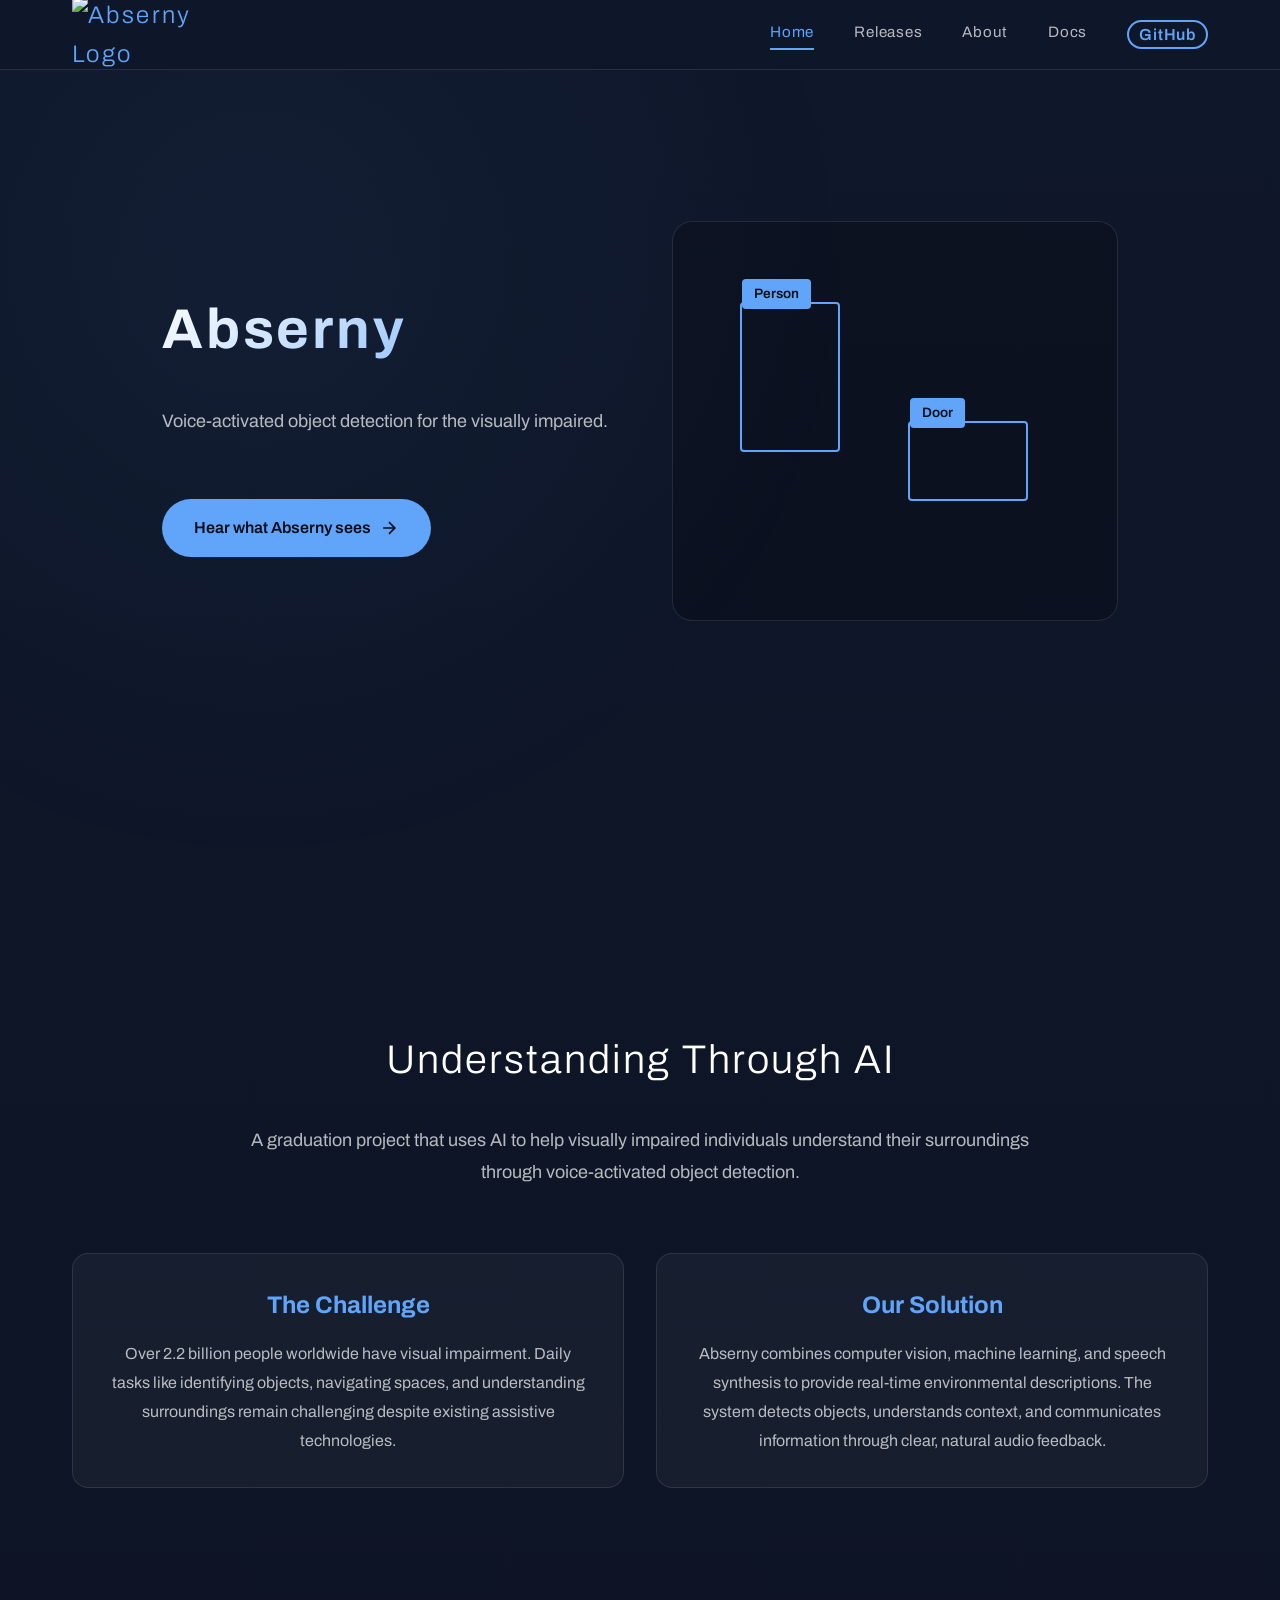
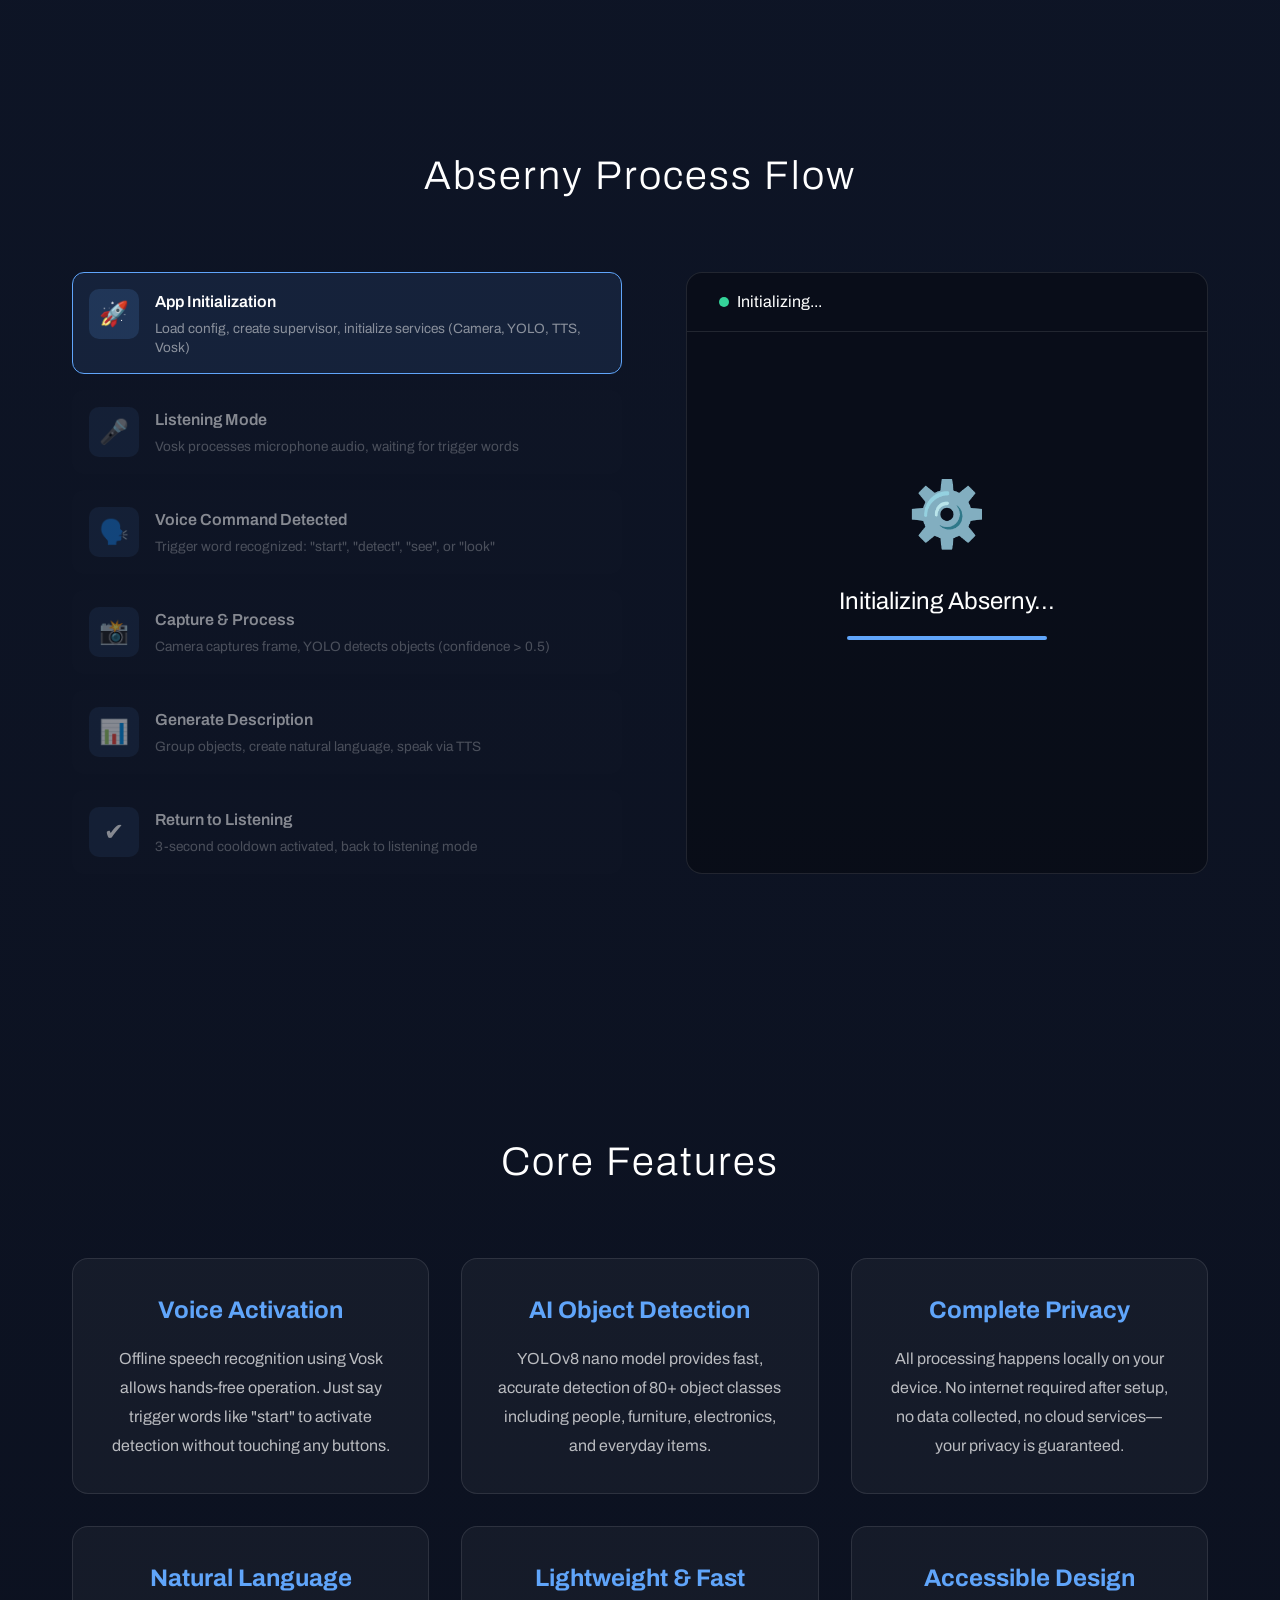
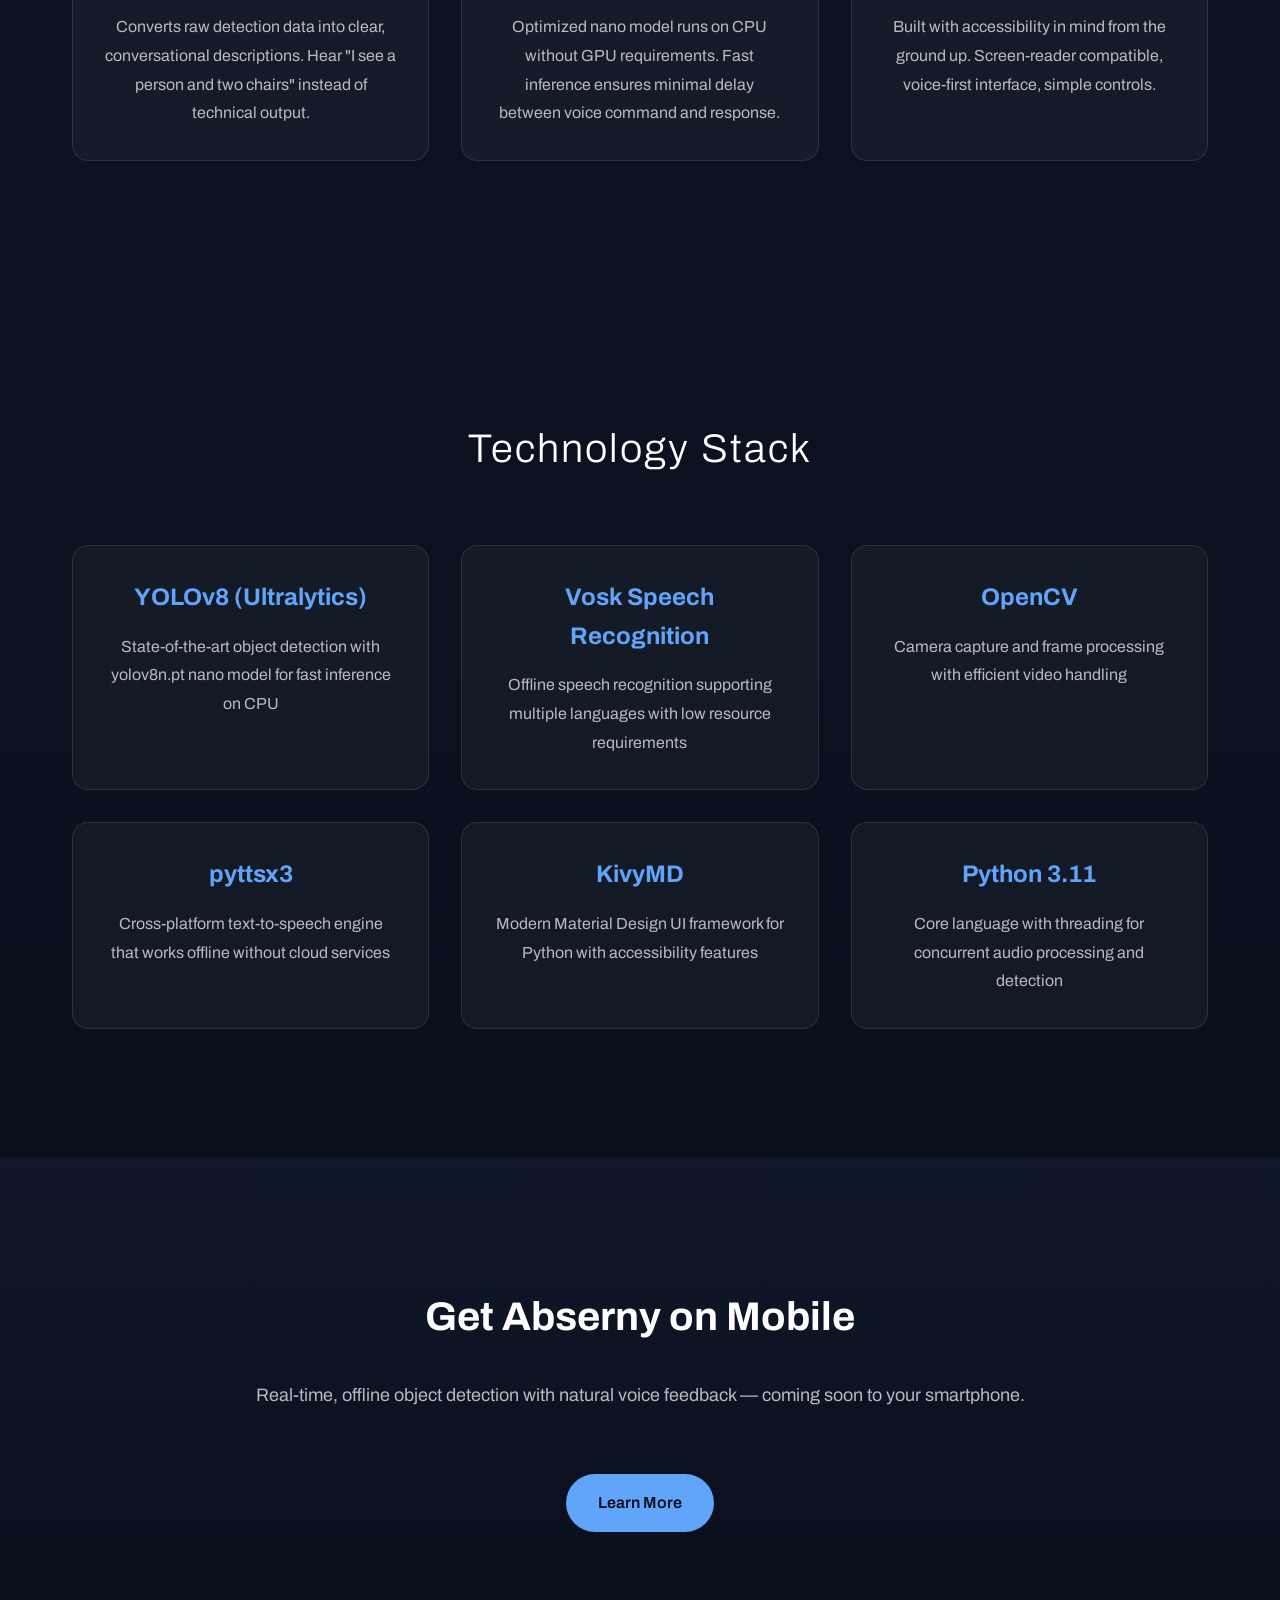
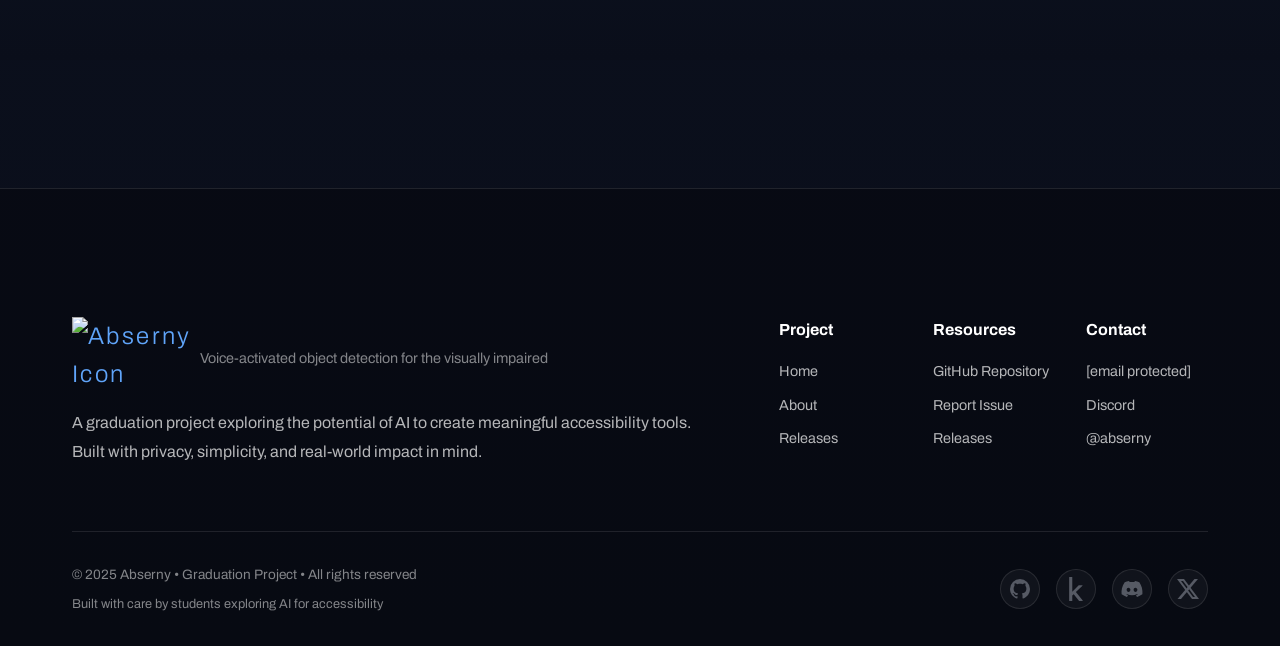
==== index.html @ bee93cde "clean things" ====
<!DOCTYPE html>
<html lang="en">
    <head>
        <meta charset="UTF-8">
        <meta name="viewport" content="width=device-width, initial-scale=1.0">
        <title>Abserny - Voice-Activated Object Detection for the Visually Impaired</title>
        <meta name="description" content="AI-powered voice-activated object detection tool designed to help visually impaired individuals understand their surroundings through natural speech.">

        <!-- Fonts -->
        <link rel="preconnect" href="https://fonts.googleapis.com">
        <link rel="preconnect" href="https://fonts.gstatic.com" crossorigin>
        <link href="https://fonts.googleapis.com/css2?family=Archivo:ital,wght@0,100..900;1,100..900&display=swap" rel="stylesheet">

        <!-- Styles -->
        <link rel="stylesheet" href="style/style.css">
        <link rel="stylesheet" href="style/all.min.css">
    </head>
    <body>
        <!-- Header -->
        <header>
            <div class="container-header">
                <div class="header-content">
                    <a href="index.html" class="logo">
                        <img src="assets/images/absernyy.png" alt="Abserny Logo" width="120">
                    </a>
                    <nav>
                        <a href="index.html" class="active">Home</a>
                        <a href="releases.html">Releases</a>
                        <a href="about.html">About</a>
                        <a href="https://abserny.github.io/abserny.org/" target="_blank">Docs <i class="fas fa-external-link-alt"></i></a>
                        <a href="https://github.com/Abserny" class="github" target="_blank">GitHub</a>
                    </nav>
                </div>
            </div>
        </header>

        <main>
            <!-- Hero Section -->
            <section class="hero" id="hero">
                <div class="container">
                    <div class="hero-content">
                        <div class="hero-text">
                            <h1>Abserny</h1>
                            <p class="subtitle">Voice-activated object detection for the visually impaired.</p>
                            <a href="#about" class="cta-button" aria-label="Learn more about Abserny">
                                <span>Hear what Abserny sees</span>
                                <svg width="20" height="20" viewBox="0 0 24 24" fill="none" stroke="currentColor" stroke-width="2">
                                    <path d="M5 12h14M12 5l7 7-7 7"/>
                                </svg>
                            </a>
                        </div>
                        <div class="hero-visual" aria-label="Visual representation of object detection">
                            <div class="scene-overlay">
                                <div class="detection-box box1">
                                    <span class="detection-label">Person</span>
                                </div>
                                <div class="detection-box box2">
                                    <span class="detection-label">Door</span>
                                </div>
                                <div class="detection-box box3">
                                    <span class="detection-label">Car</span>
                                </div>
                                <div class="audio-wave" aria-label="Audio feedback indicator">
                                    <div class="wave-bar"></div>
                                    <div class="wave-bar"></div>
                                    <div class="wave-bar"></div>
                                    <div class="wave-bar"></div>
                                    <div class="wave-bar"></div>
                                </div>
                            </div>
                        </div>
                    </div>
                </div>
            </section>

            <!-- About Section -->
            <section id="about">
                <div class="container">
                    <h2 class="section-title">Understanding Through AI</h2>
                    <p class="section-intro">
                        A graduation project that uses AI to help visually impaired individuals understand their surroundings through voice-activated object detection.
                    </p>
                    <div class="about-grid">
                        <div class="about-card">
                            <h3>The Challenge</h3>
                            <p>
                                Over 2.2 billion people worldwide have visual impairment. Daily tasks like identifying objects,
                                navigating spaces, and understanding surroundings remain challenging despite existing assistive technologies.
                            </p>
                        </div>
                        <div class="about-card">
                            <h3>Our Solution</h3>
                            <p>
                                Abserny combines computer vision, machine learning, and speech synthesis to provide
                                real-time environmental descriptions. The system detects objects, understands context,
                                and communicates information through clear, natural audio feedback.
                            </p>
                        </div>
                    </div>
                </div>
            </section>

            <!-- Process Flow -->
            <section id="process">
                <div class="container">
                    <h2 class="section-title">Abserny Process Flow</h2>
                    <div class="process-container" id="processSection">
                        <div class="process-flow" id="flowSteps"></div>
                        <div class="scene-area">
                            <div class="scene-header">
                                <div class="scene-status">
                                    <div class="status-dot"></div>
                                    <span id="statusText">System Ready</span>
                                </div>
                            </div>
                            <div class="scene-stage" id="sceneStage"></div>
                        </div>
                    </div>
                </div>
            </section>

            <!-- Features -->
            <section id="features">
                <div class="container">
                    <h2 class="section-title">Core Features</h2>
                    <div class="features-grid">
                        <div class="feature">
                            <h3>Voice Activation</h3>
                            <p>
                                Offline speech recognition using Vosk allows hands-free operation.
                                Just say trigger words like "start" to activate detection without touching any buttons.
                            </p>
                        </div>
                        <div class="feature">
                            <h3>AI Object Detection</h3>
                            <p>
                                YOLOv8 nano model provides fast, accurate detection of 80+ object classes
                                including people, furniture, electronics, and everyday items.
                            </p>
                        </div>
                        <div class="feature">
                            <h3>Complete Privacy</h3>
                            <p>
                                All processing happens locally on your device. No internet required after setup,
                                no data collected, no cloud services—your privacy is guaranteed.
                            </p>
                        </div>
                        <div class="feature">
                            <h3>Natural Language</h3>
                            <p>
                                Converts raw detection data into clear, conversational descriptions.
                                Hear "I see a person and two chairs" instead of technical output.
                            </p>
                        </div>
                        <div class="feature">
                            <h3>Lightweight & Fast</h3>
                            <p>
                                Optimized nano model runs on CPU without GPU requirements.
                                Fast inference ensures minimal delay between voice command and response.
                            </p>
                        </div>
                        <div class="feature">
                            <h3>Accessible Design</h3>
                            <p>
                                Built with accessibility in mind from the ground up.
                                Screen-reader compatible, voice-first interface, simple controls.
                            </p>
                        </div>
                    </div>
                </div>
            </section>

            <!-- Technology Stack -->
            <section id="technology">
                <div class="container">
                    <h2 class="section-title">Technology Stack</h2>
                    <div class="tech-grid">
                        <div class="tech-card">
                            <h4>YOLOv8 (Ultralytics)</h4>
                            <p>State-of-the-art object detection with yolov8n.pt nano model for fast inference on CPU</p>
                        </div>
                        <div class="tech-card">
                            <h4>Vosk Speech Recognition</h4>
                            <p>Offline speech recognition supporting multiple languages with low resource requirements</p>
                        </div>
                        <div class="tech-card">
                            <h4>OpenCV</h4>
                            <p>Camera capture and frame processing with efficient video handling</p>
                        </div>
                        <div class="tech-card">
                            <h4>pyttsx3</h4>
                            <p>Cross-platform text-to-speech engine that works offline without cloud services</p>
                        </div>
                        <div class="tech-card">
                            <h4>KivyMD</h4>
                            <p>Modern Material Design UI framework for Python with accessibility features</p>
                        </div>
                        <div class="tech-card">
                            <h4>Python 3.11</h4>
                            <p>Core language with threading for concurrent audio processing and detection</p>
                        </div>
                    </div>
                </div>
            </section>
            <!-- Mobile App Section -->
            <section class="vision-section">
                <div class="container">
                    <h2>Get Abserny on Mobile</h2>
                    <p>Real-time, offline object detection with natural voice feedback — coming soon to your smartphone.</p>
                    <a href="install.html" class="btn-primary">Learn More</a>
                </div>
            </section>
        </main>

        <!-- Footer -->
        <footer class="site-footer">
            <div class="container">
                <div class="footer-content">
                    <div class="footer-main">
                        <div class="footer-logo">
                            <span class="logo-text">
                                <img src="assets/images/absernyy.png" alt="Abserny Icon" width="120">
                            </span>
                            <p class="footer-tagline">Voice-activated object detection for the visually impaired</p>
                        </div>
                        <p class="footer-description">
                            A graduation project exploring the potential of AI to create meaningful accessibility tools.
                            Built with privacy, simplicity, and real-world impact in mind.
                        </p>
                    </div>

                    <div class="footer-links-grid">
                        <div class="footer-links-column">
                            <h4>Project</h4>
                            <ul>
                                <li><a href="index.html">Home</a></li>
                                <li><a href="about.html">About</a></li>
                                <li><a href="releases.html">Releases</a></li>
                            </ul>
                        </div>
                        <div class="footer-links-column">
                            <h4>Resources</h4>
                            <ul>
                                <li><a href="https://github.com/Abserny/Abserny" target="_blank">GitHub Repository</a></li>
                                <li><a href="https://github.com/Abserny/issues" target="_blank">Report Issue</a></li>
                                <li><a href="https://github.com/Abserny/releases" target="_blank">Releases</a></li>
                            </ul>
                        </div>
                        <div class="footer-links-column">
                            <h4>Contact</h4>
                            <ul>
                                <li><a href="/cdn-cgi/l/email-protection#debdb1b0aabfbdaa9ebfbcadbbacb0a7f0bdb1b3"><span class="__cf_email__" data-cfemail="f0939f9e84919384b091928395829e89de939f9d">[email&#160;protected]</span></a></li>
                                <li><a href="https://discord.gg/your-invite" target="_blank">Discord</a></li>
                                <li><a href="https://twitter.com/abserny" target="_blank">@abserny</a></li>
                            </ul>
                        </div>
                    </div>
                </div>

                <div class="footer-bottom">
                    <p class="copyright">
                        © 2025 Abserny • Graduation Project • All rights reserved<br>
                        <span class="credit">Built with care by students exploring AI for accessibility</span>
                    </p>
                    <div class="social-links">
                        <a href="https://github.com/Abserny" aria-label="GitHub">
                            <span class="mdi--github"></span>
                        </a>
                        <a href="https://kaggle.com/abserny" aria-label="Kaggle">
                            <span class="cib--kaggle"></span>
                        </a>
                        <a href="https://discord.gg/your-invite" aria-label="Discord">
                            <span class="ic--baseline-discord"></span>
                        </a>
                        <a href="https://twitter.com/abserny" aria-label="Twitter">
                            <span class="line-md--twitter-x"></span>
                        </a>
                    </div>
                </div>
            </div>
        </footer>

        <!-- Scripts -->
        <script src="https://cdnjs.cloudflare.com/ajax/libs/three.js/r134/three.min.js"></script>
        <script src="https://cdn.jsdelivr.net/npm/vanta@latest/dist/vanta.net.min.js"></script>

        <script src="main.js"></script>
---- style/style.css ----
* {
    margin: 0;
    padding: 0;
    box-sizing: border-box;
}

:root {
    /* Colors */
    --bg-dark: #0a0e1a;
    --bg-navy: #0f172a;
    --text-primary: #ffffff;
    --text-secondary: rgba(255, 255, 255, 0.7);
    --text-tertiary: rgba(255, 255, 255, 0.5);
    --accent-blue: #60a5fa;
    --accent-blue-dim: rgba(96, 165, 250, 0.15);
    --accent-green: #34d399;
    --card-bg: rgba(255, 255, 255, 0.04);
    --card-border: rgba(255, 255, 255, 0.1);

    /* Spacing */
    --spacing-xs: 0.5rem;
    --spacing-sm: 1rem;
    --spacing-md: 2rem;
    --spacing-lg: 4rem;
    --spacing-xl: 8rem;

    /* Typography */
    --font-family: "Archivo", sans-serif;
    --font-size-base: 1rem;
    --font-size-lg: 1.125rem;
    --font-size-xl: 1.5rem;
    --font-size-2xl: 2rem;
    --font-size-3xl: 2.5rem;
    --font-size-4xl: 3.5rem;

    /* Layout */
    --container-width: 1200px;
    --header-height: 70px;

    /* Transitions */
    --transition-fast: 0.2s ease;
    --transition-normal: 0.3s ease;
    --transition-slow: 0.5s ease;
}

/* === Base Styles === */
html {
    scroll-behavior: smooth;
}

body {
    font-family: var(--font-family);
    background: linear-gradient(180deg, var(--bg-navy) 0%, var(--bg-dark) 100%);
    color: var(--text-primary);
    line-height: 1.6;
    overflow-x: hidden;
    font-size: var(--font-size-base);
}

body::before {
    content: '';
    position: fixed;
    top: 0;
    left: 0;
    width: 100%;
    height: 100%;
    background: radial-gradient(circle at 20% 30%, rgba(96, 165, 250, 0.05) 0%, transparent 50%);
    pointer-events: none;
    z-index: 0;
}

/* === Container === */
.container-header {
    min-width: var(--container-width);
    margin: 0 auto;
    padding: 0 var(--spacing-md);
    position: relative;
    z-index: 1;
}

.container {
    max-width: var(--container-width);
    margin: 0 auto;
    padding: 0 var(--spacing-md);
    position: relative;
    z-index: 1;
}

/* === Header === */
header {
    position: fixed;
    top: 0;
    width: 100%;
    height: var(--header-height);
    background: rgba(15, 23, 42, 0.95);
    backdrop-filter: blur(10px);
    border-bottom: 1px solid var(--card-border);
    z-index: 100;
    display: flex;
    align-items: center;
}

.header-content {
    display: flex;
    justify-content: space-between;
    align-items: center;
    width: 100%;
}

.logo {
    font-size: var(--font-size-xl);
    font-weight: 300;
    letter-spacing: 0.1em;
    color: var(--accent-blue);
    text-decoration: none;
    display: flex;
    align-items: center;
    gap: var(--spacing-sm);
}

.logo img {
    display: block;
}

nav {
    display: flex;
    gap: 2.5rem;
}

nav a {
    color: var(--text-secondary);
    text-decoration: none;
    font-size: 0.95rem;
    letter-spacing: 0.05em;
    transition: color var(--transition-normal);
    position: relative;
}

.github{
    padding: 0 10px;
    /* background: var(--accent-blue); */
    color: var(--accent-blue);
    border-radius: 50px;
    font-weight: 600;
    font-size: var(--font-size-base);
    transition: all var(--transition-normal);
    border: 2px solid var(--accent-blue);
    cursor: pointer;
}

.github:hover {
    background: var(--accent-blue);
    color: var(--bg-dark);
}

nav a:hover,
nav a.active {
    color: var(--accent-blue);
}

nav a.active::after {
    content: '';
    position: absolute;
    bottom: -1px;
    left: 0;
    right: 0;
    height: 2px;
    background: var(--accent-blue);
}

nav a i {
    font-size: 12px;
}

/* === Hero Section === */
.hero {
    min-height: 100vh;
    display: flex;
    align-items: center;
    position: relative;
    padding-top: var(--header-height);
}

.hero-content {
    display: grid;
    grid-template-columns: 1fr 1fr;
    gap: var(--spacing-lg);
    align-items: center;
}

.hero-text h1 {
    font-size: var(--font-size-4xl);
    font-weight: 700;
    letter-spacing: 0.05em;
    margin-bottom: var(--spacing-md);
    background: linear-gradient(135deg, #ffffff 0%, var(--accent-blue) 100%);
    -webkit-background-clip: text;
    -webkit-text-fill-color: transparent;
    background-clip: text;
}

.subtitle {
    font-size: var(--font-size-lg);
    color: var(--text-secondary);
    margin-bottom: var(--spacing-lg);
}

/* === Buttons === */
.cta-button,
.btn-primary,
.btn-secondary {
    display: inline-flex;
    align-items: center;
    gap: var(--spacing-xs);
    padding: 1rem 2rem;
    background: var(--accent-blue);
    color: var(--bg-dark);
    text-decoration: none;
    border-radius: 50px;
    font-weight: 600;
    font-size: var(--font-size-base);
    transition: all var(--transition-normal);
    border: none;
    cursor: pointer;
}

.cta-button:hover,
.btn-primary:hover {
    /* transform: scale(1.05); */
    /* box-shadow: 0 10px 30px rgba(96, 165, 250, 0.4); */
}

.btn-secondary {
    background: var(--accent-blue-dim);
    color: var(--accent-blue);
    border: 1px solid var(--accent-blue);
}

.btn-secondary:hover {
    background: rgba(96, 165, 250, 0.25);
}

/* === Sections === */
section {
    padding: var(--spacing-xl) 0;
    position: relative;
}

.section-title {
    font-size: var(--font-size-3xl);
    font-weight: 300;
    letter-spacing: 0.05em;
    text-align: center;
    margin-bottom: var(--spacing-md);
}

.section-intro {
    text-align: center;
    font-size: var(--font-size-lg);
    color: var(--text-secondary);
    max-width: 800px;
    margin: 0 auto var(--spacing-lg);
    line-height: 1.8;
}

/* === Cards === */
.card,
.about-card,
.feature,
.tech-card,
.value-card {
    background: var(--card-bg);
    border: 1px solid var(--card-border);
    border-radius: 16px;
    padding: var(--spacing-md);
    transition: all var(--transition-normal);
}

.card:hover,
.about-card:hover,
.feature:hover,
.tech-card:hover,
.value-card:hover {
    border-color: var(--accent-blue);
    /* transform: translateY(-10px); */
    /* box-shadow: 0 20px 40px rgba(96, 165, 250, 0.1); */
}

.card h3,
.about-card h3,
.feature h3,
.tech-card h4,
.value-card h3 {
    color: var(--accent-blue);
    margin-bottom: var(--spacing-sm);
    font-size: var(--font-size-xl);
}

.card p,
.about-card p,
.feature p,
.tech-card p,
.value-card p {
    color: var(--text-secondary);
    line-height: 1.8;
}

/* === Grids === */
.about-grid,
.features-grid,
.tech-grid,
.values-grid {
    display: grid;
    text-align: center;
    grid-template-columns: repeat(auto-fit, minmax(300px, 1fr));
    gap: var(--spacing-md);
    margin-top: var(--spacing-lg);
}

/* === Process Flow Animation === */
.process-container {
    display: grid;
    grid-template-columns: 550px 1fr;
    gap: var(--spacing-lg);
    margin-top: var(--spacing-lg);
    align-items: start;
}

.process-flow {
    display: flex;
    flex-direction: column;
    gap: var(--spacing-sm);
}

.flow-step {
    display: flex;
    gap: var(--spacing-sm);
    padding: var(--spacing-sm);
    background: rgba(255, 255, 255, 0.02);
    border-radius: 12px;
    border: 1px solid transparent;
    transition: all var(--transition-normal);
    opacity: 0.5;
}

.flow-step.active {
    opacity: 1;
    border-color: var(--accent-blue);
    background: rgba(96, 165, 250, 0.1);
}

.step-icon {
    width: 50px;
    height: 50px;
    display: flex;
    align-items: center;
    justify-content: center;
    font-size: 1.5rem;
    background: var(--accent-blue-dim);
    border-radius: 10px;
    flex-shrink: 0;
}

.step-content {
    flex: 1;
}

.step-title {
    font-weight: 600;
    margin-bottom: 0.25rem;
    color: var(--text-primary);
}

.step-desc {
    font-size: 0.85rem;
    color: var(--text-tertiary);
    line-height: 1.4;
}

.scene-area {
    background: rgba(0, 0, 0, 0.3);
    border: 1px solid var(--card-border);
    border-radius: 16px;
    height: 100%;
    position: relative;
    overflow: hidden;
}

.scene-header {
    padding: var(--spacing-sm) var(--spacing-md);
    border-bottom: 1px solid var(--card-border);
}

.scene-status {
    display: flex;
    align-items: center;
    gap: var(--spacing-xs);
}

.status-dot {
    width: 10px;
    height: 10px;
    background: var(--accent-green);
    border-radius: 50%;
    animation: pulse 2s infinite;
}

@keyframes pulse {
0%, 100% { opacity: 1; }
50% { opacity: 0.5; }
}

.scene-stage {
    padding: var(--spacing-md);
    max-height: 440px;
    min-height: 440px;
    display: flex;
    flex-direction: column;
    justify-content: center;
    align-items: center;
    position: relative;
}

/* Animation Screens */
.init-screen,
.listening-screen,
.voice-command-screen,
.detection-screen,
.complete-screen {
    text-align: center;
    opacity: 0;
    transform: scale(0.9);
    transition: all var(--transition-slow);
}

.init-screen.active,
.listening-screen.active,
.voice-command-screen.active,
.detection-screen.active,
.complete-screen.active {
    opacity: 1;
    transform: scale(1);
}

.init-icon,
.mic-icon-large,
.complete-icon {
    font-size: 4rem;
    margin-bottom: var(--spacing-sm);
}

.init-text,
.listening-text,
.voice-text,
.complete-text {
    font-size: var(--font-size-xl);
    margin-bottom: var(--spacing-sm);
}

.trigger-words,
.cooldown-timer {
    color: var(--text-tertiary);
    font-size: 0.9rem;
}

.init-progress {
    width: 200px;
    height: 4px;
    background: rgba(255, 255, 255, 0.1);
    border-radius: 2px;
    margin: var(--spacing-sm) auto 0;
    overflow: hidden;
}

.init-progress-bar {
    height: 100%;
    background: var(--accent-blue);
    animation: progress 2s ease-in-out infinite;
}

@keyframes progress {
0% { width: 0%; }
50% { width: 70%; }
100% { width: 100%; }
}

/* Voice Wave Animation */
.voice-wave {
    display: flex;
    gap: 8px;
    justify-content: center;
    margin-bottom: var(--spacing-sm);
}

.voice-circle {
    width: 20px;
    height: 20px;
    background: var(--accent-blue);
    border-radius: 50%;
    animation: wave 1.5s ease-in-out infinite;
}

.voice-circle:nth-child(2) { animation-delay: 0.2s; }
.voice-circle:nth-child(3) { animation-delay: 0.4s; }

@keyframes wave {
0%, 100% { transform: scale(1); opacity: 1; }
50% { transform: scale(1.5); opacity: 0.5; }
}

/* Detection Boxes */
.detection-screen {
    position: relative;
    width: 100%;
    height: 400px;
}

.camera-flash {
    position: absolute;
    inset: 0;
    background: white;
    opacity: 0;
    transition: opacity 0.3s;
}

.camera-flash.active {
    opacity: 0.8;
}

.detection-box {
    position: absolute;
    border: 2px solid var(--accent-blue);
    border-radius: 4px;
    opacity: 0;
}

.detection-label {
    position: absolute;
    top: -25px;
    left: 0;
    background: var(--accent-blue);
    color: var(--bg-dark);
    padding: 0.25rem 0.75rem;
    border-radius: 4px;
    font-size: 0.85rem;
    font-weight: 600;
}

@keyframes boxDraw {
from {
    opacity: 0;
    transform: scale(0.7);
}
to {
    opacity: 1;
    transform: scale(1);
}
}


/* Audio Wave */
.audio-wave {
    display: flex;
    gap: 6px;
    justify-content: center;
    align-items: flex-end;
    height: 60px;
    margin: var(--spacing-md) 0;
    opacity: 0;
}

.audio-wave.active {
    opacity: 1;
}

.wave-bar {
    width: 6px;
    background: var(--accent-blue);
    border-radius: 3px;
    animation: audioWave 1s ease-in-out infinite;
}

.wave-bar:nth-child(2) { animation-delay: 0.1s; }
.wave-bar:nth-child(3) { animation-delay: 0.2s; }
.wave-bar:nth-child(4) { animation-delay: 0.3s; }
.wave-bar:nth-child(5) { animation-delay: 0.4s; }

@keyframes audioWave {
0%, 100% { height: 10px; }
50% { height: 50px; }
}

.result-text {
    position: absolute;
    bottom: 20px;
    left: 50%;
    transform: translateX(-50%);
    font-size: var(--font-size-lg);
    color: var(--accent-green);
    opacity: 0;
    background: rgba(0,0,0,0.4);
    padding: 8px 16px;
    border-radius: 10px;
}

.result-text.active {
    opacity: 1;
    animation: fadeIn 0.5s ease-in;
}

@keyframes fadeIn {
from { opacity: 0; transform: translateY(10px); }
to { opacity: 1; transform: translateY(0); }
}

/* === Hero Visual === */
.hero-visual {
    position: relative;
    height: 400px;
    background: rgba(0, 0, 0, 0.2);
    border-radius: 20px;
    border: 1px solid var(--card-border);
    overflow: hidden;
}

.scene-overlay {
    position: absolute;
    inset: 0;
    display: flex;
    align-items: center;
    justify-content: center;
}

.detection-box.floating {
    animation: float 3s ease-in-out infinite;
}


.detection-box.box1 {
    top: 20%;
    left: 15%;
    width: 100px;
    height: 150px;
    animation-delay: 0s;
}

.detection-box.box2 {
    top: 50%;
    right: 20%;
    width: 120px;
    height: 80px;
    animation-delay: 1s;
}

.detection-box.box3 {
    bottom: 20%;
    left: 40%;
    width: 80px;
    height: 80px;
    animation-delay: 2s;
}

@keyframes float {
0%, 100% { transform: translateY(0px); }
50% { transform: translateY(-20px); }
}

.hero-visual .audio-wave {
    position: absolute;
    bottom: 20px;
    left: 50%;
    transform: translateX(-50%);
    opacity: 1;
}

/* === About Section Styles === */
.about-hero {
    min-height: 80vh;
    display: flex;
    align-items: center;
    padding: calc(var(--header-height) + var(--spacing-xl)) 0 var(--spacing-xl);
}

.about-hero-content {
    text-align: center;
    max-width: 900px;
    margin: 0 auto;
}

.about-hero h1 {
    font-size: 4rem;
    font-weight: 700;
    letter-spacing: 0.05em;
    margin-bottom: var(--spacing-md);
}

.story-section {
    padding: var(--spacing-xl) 0;
}

.story-grid {
    display: grid;
    grid-template-columns: 1fr 1fr;
    gap: var(--spacing-lg);
    align-items: center;
    margin-bottom: var(--spacing-xl);
}

.story-grid.reverse {
    direction: rtl;
}

.story-grid.reverse > div {
    direction: ltr;
}

.story-image {
    border-radius: 16px;
    overflow: hidden;
    box-shadow: 0 20px 40px rgba(0, 0, 0, 0.4);
}

.story-image img {
    width: 100%;
    height: auto;
    display: block;
}

.story-content h2 {
    font-size: var(--font-size-3xl);
    font-weight: 300;
    margin-bottom: var(--spacing-md);
    color: var(--accent-blue);
}

.story-content p {
    font-size: var(--font-size-lg);
    color: var(--text-secondary);
    margin-bottom: var(--spacing-md);
}

.vision-section {
    background: linear-gradient(to bottom, var(--bg-navy), var(--bg-dark));
    padding: var(--spacing-xl) 0;
    text-align: center;
}

.vision-section h2 {
    font-size: var(--font-size-3xl);
    margin-bottom: var(--spacing-md);
}

.vision-section p {
    max-width: 800px;
    margin: 0 auto var(--spacing-lg);
    font-size: var(--font-size-lg);
    color: var(--text-secondary);
}

.value-icon {
    width: 60px;
    height: 60px;
    background: var(--accent-blue-dim);
    border-radius: 50%;
    display: flex;
    align-items: center;
    justify-content: center;
    margin: 0 auto var(--spacing-md);
    font-size: 1.8rem;
}

/* Team Grid */
.team-section {
    padding: var(--spacing-xl) 0;
    background: var(--bg-navy);
}

.team-grid {
    display: grid;
    grid-template-columns: repeat(auto-fit, minmax(250px, 1fr));
    gap: var(--spacing-md);
    margin-top: var(--spacing-lg);
}

.team-member {
    background: var(--card-bg);
    border: 1px solid var(--card-border);
    border-radius: 20px;
    overflow: hidden;
    text-align: center;
    transition: all var(--transition-normal);
}

.team-member:hover {
    border-color: var(--accent-blue);
    /* transform: translateY(-10px); */
}

.team-photo {
    width: 100%;
    height: 280px;
    object-fit: cover;
}

.team-info {
    padding: var(--spacing-md);
}

.team-info h3 {
    font-size: 1.3rem;
    margin-bottom: var(--spacing-xs);
}

.team-info .role {
    color: var(--accent-blue);
    font-size: 0.95rem;
    margin-bottom: var(--spacing-sm);
}

/* === Footer === */
.site-footer {
    background: rgba(0, 0, 0, 0.3);
    border-top: 1px solid var(--card-border);
    padding: var(--spacing-xl) 0 var(--spacing-md);
    margin-top: var(--spacing-xl);
}

.footer-content {
    display: grid;
    grid-template-columns: 1.5fr 1fr;
    gap: var(--spacing-lg);
    margin-bottom: var(--spacing-lg);
}

.footer-logo {
    display: flex;
    align-items: center;
    gap: var(--spacing-xs);
    margin-bottom: var(--spacing-sm);
}

.logo-text {
    font-size: var(--font-size-xl);
    font-weight: 300;
    letter-spacing: 0.1em;
    color: var(--accent-blue);
    display: flex;
    align-items: center;
    gap: var(--spacing-xs);
}

.footer-tagline {
    color: var(--text-tertiary);
    font-size: 0.9rem;
    margin-top: var(--spacing-xs);
}

.footer-description {
    color: var(--text-secondary);
    line-height: 1.8;
    margin-top: var(--spacing-sm);
}

.footer-links-grid {
    display: grid;
    grid-template-columns: repeat(3, 1fr);
    gap: var(--spacing-md);
}

.footer-links-column h4 {
    margin-bottom: var(--spacing-sm);
    color: var(--text-primary);
    font-size: 1rem;
}

.footer-links-column ul {
    list-style: none;
}

.footer-links-column li {
    margin-bottom: var(--spacing-xs);
}

.footer-links-column a {
    color: var(--text-secondary);
    text-decoration: none;
    font-size: 0.9rem;
    transition: color var(--transition-normal);
}

.footer-links-column a:hover {
    color: var(--accent-blue);
}

.footer-bottom {
    display: flex;
    justify-content: space-between;
    align-items: center;
    padding-top: var(--spacing-md);
    border-top: 1px solid var(--card-border);
}

.copyright {
    color: var(--text-tertiary);
    font-size: 0.85rem;
}

.credit {
    display: block;
    margin-top: var(--spacing-xs);
    font-size: 0.8rem;
}

.social-links {
    display: flex;
    gap: var(--spacing-sm);
}

.social-links a {
    width: 40px;
    height: 40px;
    display: flex;
    align-items: center;
    justify-content: center;
    background: var(--card-bg);
    border: 1px solid var(--card-border);
    border-radius: 50%;
    transition: all var(--transition-normal);
}

.social-links a:hover {
    background: var(--accent-blue-dim);
    border-color: var(--accent-blue);
    transform: translateY(-3px);
}

/* === Icons === */
.mdi--github,
.line-md--twitter-x,
.ic--baseline-discord,
.cib--kaggle {
    display: inline-block;
    width: 24px;
    height: 24px;
    background-repeat: no-repeat;
    background-size: 100% 100%;
}

.mdi--github {
    background-image: url("data:image/svg+xml,%3Csvg xmlns='http://www.w3.org/2000/svg' viewBox='0 0 24 24'%3E%3Cpath fill='%23565A64' d='M12 2A10 10 0 0 0 2 12c0 4.42 2.87 8.17 6.84 9.5c.5.08.66-.23.66-.5v-1.69c-2.77.6-3.36-1.34-3.36-1.34c-.46-1.16-1.11-1.47-1.11-1.47c-.91-.62.07-.6.07-.6c1 .07 1.53 1.03 1.53 1.03c.87 1.52 2.34 1.07 2.91.83c.09-.65.35-1.09.63-1.34c-2.22-.25-4.55-1.11-4.55-4.92c0-1.11.38-2 1.03-2.71c-.1-.25-.45-1.29.1-2.64c0 0 .84-.27 2.75 1.02c.79-.22 1.65-.33 2.5-.33s1.71.11 2.5.33c1.91-1.29 2.75-1.02 2.75-1.02c.55 1.35.2 2.39.1 2.64c.65.71 1.03 1.6 1.03 2.71c0 3.82-2.34 4.66-4.57 4.91c.36.31.69.92.69 1.85V21c0 .27.16.59.67.5C19.14 20.16 22 16.42 22 12A10 10 0 0 0 12 2'/%3E%3C/svg%3E");
}

.line-md--twitter-x {
    background-image: url("data:image/svg+xml,%3Csvg xmlns='http://www.w3.org/2000/svg' viewBox='0 0 24 24'%3E%3Cg fill='%23565A64'%3E%3Cpath d='M1 2h2.5L3.5 2h-2.5zM5.5 2h2.5L7.2 2h-2.5z'%3E%3Canimate fill='freeze' attributeName='d' dur='0.4s' values='M1 2h2.5L3.5 2h-2.5zM5.5 2h2.5L7.2 2h-2.5z;M1 2h2.5L18.5 22h-2.5zM5.5 2h2.5L23 22h-2.5z'/%3E%3C/path%3E%3Cpath d='M3 2h5v0h-5zM16 22h5v0h-5z'%3E%3Canimate fill='freeze' attributeName='d' begin='0.4s' dur='0.4s' values='M3 2h5v0h-5zM16 22h5v0h-5z;M3 2h5v2h-5zM16 22h5v-2h-5z'/%3E%3C/path%3E%3Cpath d='M18.5 2h3.5L22 2h-3.5z'%3E%3Canimate fill='freeze' attributeName='d' begin='0.5s' dur='0.4s' values='M18.5 2h3.5L22 2h-3.5z;M18.5 2h3.5L5 22h-3.5z'/%3E%3C/path%3E%3C/g%3E%3C/svg%3E");
}

.ic--baseline-discord {
    background-image: url("data:image/svg+xml,%3Csvg xmlns='http://www.w3.org/2000/svg' viewBox='0 0 24 24'%3E%3Cpath fill='%23565A64' d='M19.27 5.33C17.94 4.71 16.5 4.26 15 4a.1.1 0 0 0-.07.03c-.18.33-.39.76-.53 1.09a16.1 16.1 0 0 0-4.8 0c-.14-.34-.35-.76-.54-1.09c-.01-.02-.04-.03-.07-.03c-1.5.26-2.93.71-4.27 1.33c-.01 0-.02.01-.03.02c-2.72 4.07-3.47 8.03-3.1 11.95c0 .02.01.04.03.05c1.8 1.32 3.53 2.12 5.24 2.65c.03.01.06 0 .07-.02c.4-.55.76-1.13 1.07-1.74c.02-.04 0-.08-.04-.09c-.57-.22-1.11-.48-1.64-.78c-.04-.02-.04-.08-.01-.11c.11-.08.22-.17.33-.25c.02-.02.05-.02.07-.01c3.44 1.57 7.15 1.57 10.55 0c.02-.01.05-.01.07.01c.11.09.22.17.33.26c.04.03.04.09-.01.11c-.52.31-1.07.56-1.64.78c-.04.01-.05.06-.04.09c.32.61.68 1.19 1.07 1.74c.03.01.06.02.09.01c1.72-.53 3.45-1.33 5.25-2.65c.02-.01.03-.03.03-.05c.44-4.53-.73-8.46-3.1-11.95c-.01-.01-.02-.02-.04-.02M8.52 14.91c-1.03 0-1.89-.95-1.89-2.12s.84-2.12 1.89-2.12c1.06 0 1.9.96 1.89 2.12c0 1.17-.84 2.12-1.89 2.12m6.97 0c-1.03 0-1.89-.95-1.89-2.12s.84-2.12 1.89-2.12c1.06 0 1.9.96 1.89 2.12c0 1.17-.83 2.12-1.89 2.12'/%3E%3C/svg%3E");
}

.cib--kaggle {
    background-image: url("data:image/svg+xml,%3Csvg xmlns='http://www.w3.org/2000/svg' viewBox='0 0 32 32'%3E%3Cpath fill='%23565A64' d='M25.099 31.812c-.025.12-.156.188-.375.188h-4.183q-.374 0-.656-.328l-6.907-8.787l-1.932 1.828v6.817c0 .313-.151.469-.463.469H7.338q-.468 0-.469-.469V.469c0-.308.157-.469.469-.469h3.245c.312 0 .463.161.463.469v19.124l8.271-8.359c.224-.224.443-.328.661-.328h4.319q.287-.002.38.239q.094.3-.047.417l-8.74 8.459l9.115 11.343c.125.141.156.276.093.48z'/%3E%3C/svg%3E");
}

/* === Responsive Design === */
@media (max-width: 968px) {
    :root {
        --font-size-4xl: 2.5rem;
        --font-size-3xl: 2rem;
    }

    .hero-content,
    .story-grid,
    .footer-content {
        grid-template-columns: 1fr;
    }

    .process-container {
        grid-template-columns: 1fr;
    }

    .footer-links-grid {
        grid-template-columns: repeat(2, 1fr);
    }

    nav {
        display: none;
    }

    .footer-bottom {
        flex-direction: column;
        gap: var(--spacing-sm);
        text-align: center;
    }
}

@media (max-width: 640px) {
    :root {
        --font-size-4xl: 2rem;
        --spacing-xl: 4rem;
    }

    .container {
        padding: 0 var(--spacing-sm);
    }

    .about-grid,
    .features-grid,
    .tech-grid,
    .values-grid {
        grid-template-columns: 1fr;
    }

    .footer-links-grid {
        grid-template-columns: 1fr;
        text-align: center;
    }
}

/* === Releases Page Styles === */
.release-hero {
    padding: calc(var(--header-height) + var(--spacing-xl)) 0 var(--spacing-lg);
    text-align: center;
}

.release-hero h1 {
    font-size: var(--font-size-4xl);
    font-weight: 300;
    letter-spacing: 0.1em;
    margin-bottom: var(--spacing-md);
}

.release-hero p {
    font-size: var(--font-size-lg);
    color: var(--text-secondary);
    max-width: 800px;
    margin: 0 auto;
}

.releases-grid {
    display: grid;
    grid-template-columns: repeat(auto-fit, minmax(350px, 1fr));
    gap: var(--spacing-lg);
    margin-top: var(--spacing-lg);
}

.release-card {
    background: var(--card-bg);
    border: 1px solid var(--card-border);
    border-radius: 16px;
    padding: var(--spacing-md);
    transition: all var(--transition-normal);
    position: relative;
}

.release-card:hover {
    border-color: var(--accent-blue);
    /* transform: translateY(-10px); */
    box-shadow: 0 20px 40px rgba(96, 165, 250, 0.1);
}

.release-badge {
    position: absolute;
    top: -12px;
    right: var(--spacing-md);
    background: var(--accent-blue);
    color: var(--bg-dark);
    padding: 0.4rem 1rem;
    border-radius: 20px;
    font-size: 0.85rem;
    font-weight: 600;
    letter-spacing: 0.05em;
}

.release-badge.badge-development {
    background: #f59e0b;
}

.release-badge.badge-planned {
    background: var(--text-tertiary);
}

.release-card h3 {
    font-size: 1.8rem;
    margin-bottom: var(--spacing-sm);
    color: var(--accent-blue);
    margin-top: var(--spacing-sm);
}

.release-date {
    color: var(--text-tertiary);
    font-size: 0.95rem;
    margin-bottom: var(--spacing-md);
}

.release-card p {
    color: var(--text-secondary);
    margin-bottom: var(--spacing-md);
    line-height: 1.7;
}

.release-links {
    display: flex;
    flex-wrap: wrap;
    gap: var(--spacing-sm);
}

/* === Install/Coming Soon Page Styles === */
.coming-soon-page {
    min-height: calc(100vh - var(--header-height));
    display: flex;
    align-items: center;
    justify-content: center;
    padding: calc(var(--header-height) + var(--spacing-lg)) var(--spacing-md) var(--spacing-lg);
}

.coming-soon-content {
    max-width: 900px;
    text-align: center;
}

.mobile-icon {
    font-size: 5rem;
    margin-bottom: var(--spacing-md);
    animation: float 3s ease-in-out infinite;
}

.coming-soon-content h1 {
    font-size: var(--font-size-4xl);
    font-weight: 700;
    margin-bottom: var(--spacing-md);
}

.coming-soon-content > p {
    font-size: var(--font-size-lg);
    color: var(--text-secondary);
    margin-bottom: var(--spacing-lg);
    line-height: 1.8;
}

.features-preview {
    display: grid;
    grid-template-columns: repeat(auto-fit, minmax(250px, 1fr));
    gap: var(--spacing-md);
    margin: var(--spacing-xl) 0;
}

.preview-item {
    background: var(--card-bg);
    border: 1px solid var(--card-border);
    border-radius: 12px;
    padding: var(--spacing-md);
    transition: all var(--transition-normal);
}

.preview-item:hover {
    border-color: var(--accent-blue);
    /* transform: translateY(-5px); */
}

.preview-icon {
    font-size: 2.5rem;
    display: block;
    margin-bottom: var(--spacing-sm);
}

.preview-item h3 {
    font-size: 1.2rem;
    margin-bottom: var(--spacing-xs);
    color: var(--text-primary);
}

.preview-item p {
    font-size: 0.9rem;
    color: var(--text-secondary);
}

.notify-section {
    background: linear-gradient(135deg, var(--accent-blue-dim), rgba(52, 211, 153, 0.1));
    border-radius: 16px;
    padding: var(--spacing-lg);
    margin: var(--spacing-xl) 0;
}

.notify-section h2 {
    font-size: var(--font-size-2xl);
    margin-bottom: var(--spacing-sm);
}

.notify-section p {
    font-size: var(--font-size-lg);
    color: var(--text-secondary);
    margin-bottom: var(--spacing-md);
}

.notify-buttons {
    display: flex;
    gap: var(--spacing-sm);
    justify-content: center;
    flex-wrap: wrap;
}

.status-info {
    margin: var(--spacing-xl) 0;
    text-align: left;
}

.status-info h3 {
    font-size: var(--font-size-2xl);
    margin-bottom: var(--spacing-md);
    text-align: center;
}

.status-timeline {
    max-width: 600px;
    margin: 0 auto;
}

.status-item {
    display: flex;
    gap: var(--spacing-sm);
    padding: var(--spacing-md);
    border-left: 2px solid var(--card-border);
    margin-left: 1rem;
    position: relative;
    opacity: 0.5;
}

.status-item.completed,
.status-item.active {
    opacity: 1;
}

.status-item.completed {
    border-left-color: var(--accent-green);
}

.status-item.active {
    border-left-color: var(--accent-blue);
}

.status-marker {
    width: 30px;
    height: 30px;
    display: flex;
    align-items: center;
    justify-content: center;
    background: var(--card-bg);
    border: 2px solid var(--card-border);
    border-radius: 50%;
    position: absolute;
    left: -16px;
    font-size: 0.9rem;
}

.status-item.completed .status-marker {
    background: var(--accent-green);
    border-color: var(--accent-green);
    color: var(--bg-dark);
}

.status-item.active .status-marker {
    background: var(--accent-blue);
    border-color: var(--accent-blue);
    color: var(--bg-dark);
    animation: pulse 2s infinite;
}

.status-content {
    flex: 1;
    padding-left: var(--spacing-md);
}

.status-content h4 {
    font-size: 1.1rem;
    margin-bottom: 0.25rem;
    color: var(--text-primary);
}

.status-content p {
    font-size: 0.9rem;
    color: var(--text-secondary);
}

.back-link {
    display: inline-block;
    margin-top: var(--spacing-lg);
    color: var(--accent-blue);
    text-decoration: none;
    font-size: var(--font-size-lg);
    transition: all var(--transition-normal);
}

.back-link:hover {
    transform: translateX(-5px);
}

/* === Responsive Updates === */
@media (max-width: 968px) {
    min .releases-grid {
        grid-template-columns: 1fr;
    }

    .features-preview {
        grid-template-columns: 1fr;
    }

    .notify-buttons {
        flex-direction: column;
    }
}

@media (max-width: 640px) {
    .release-hero h1,
    .coming-soon-content h1 {
        font-size: 2.5rem;
    }

    .mobile-icon {
        font-size: 3.5rem;
    }
}
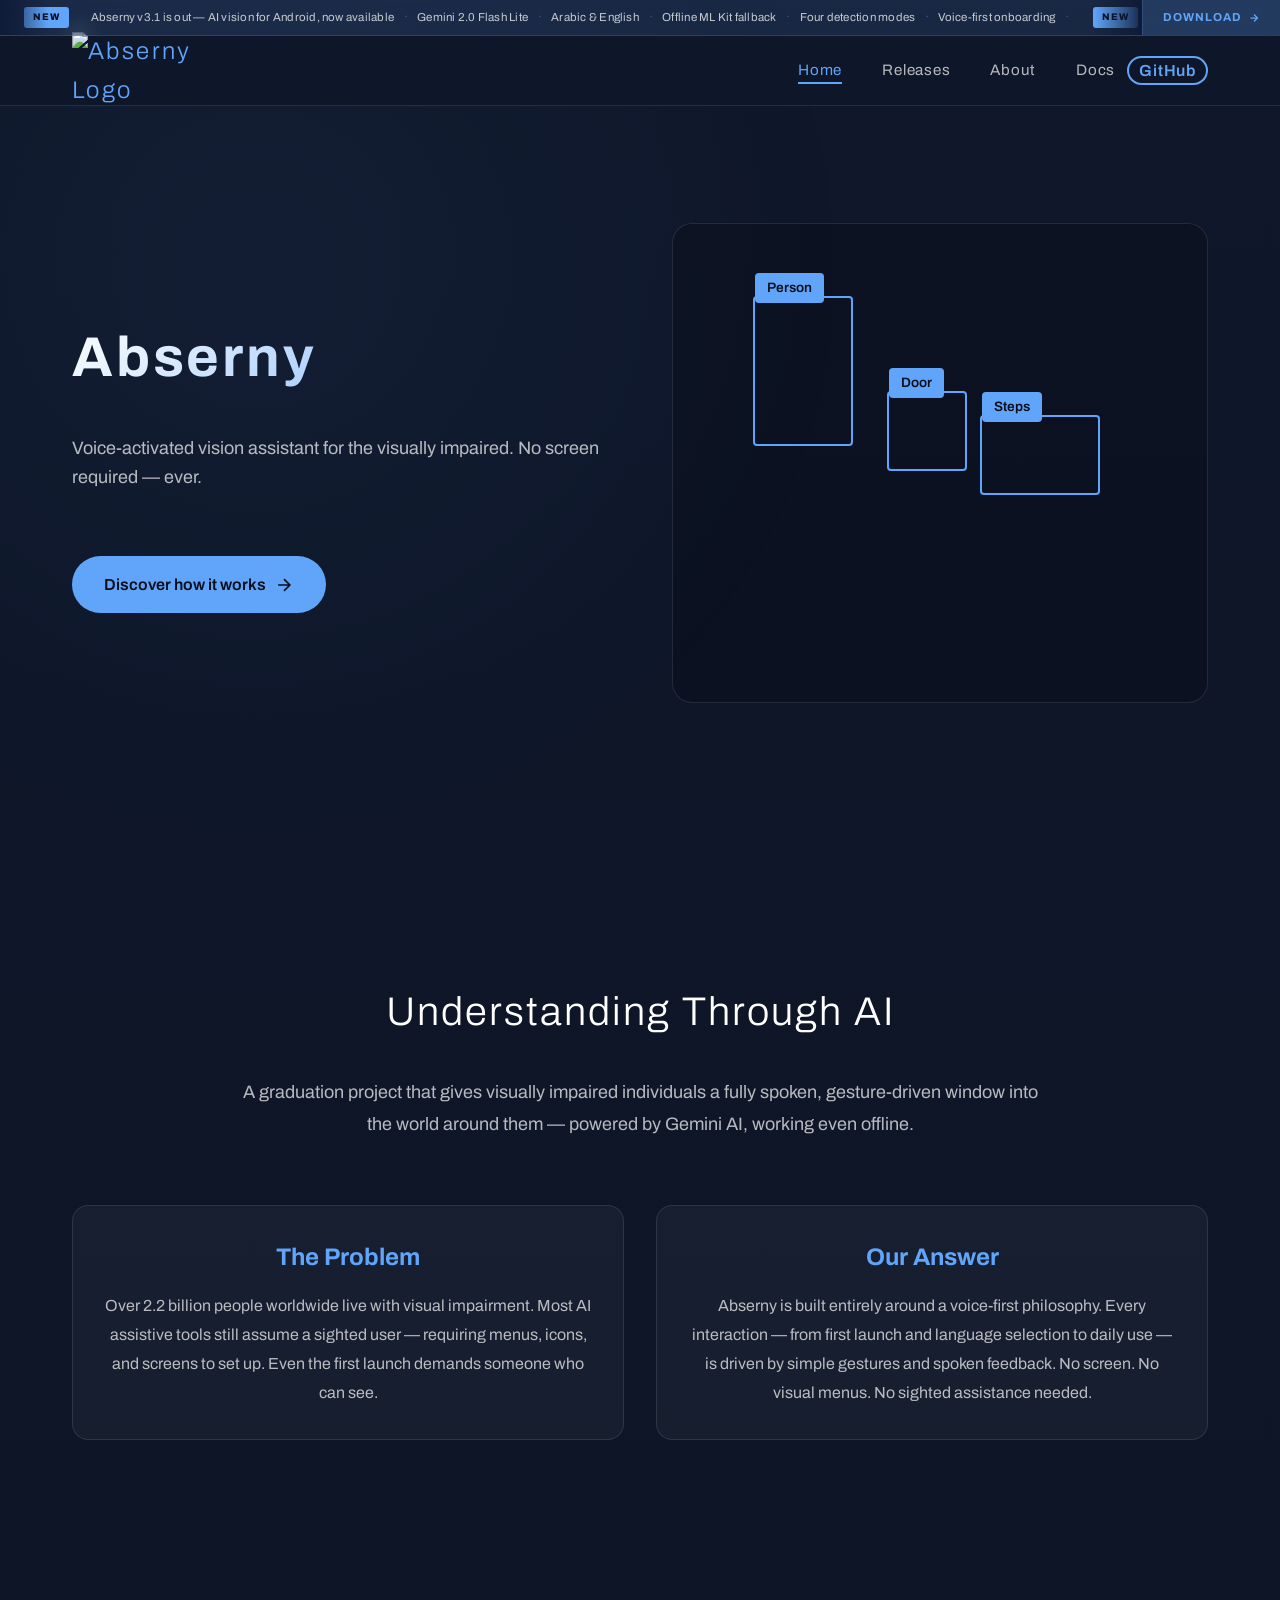
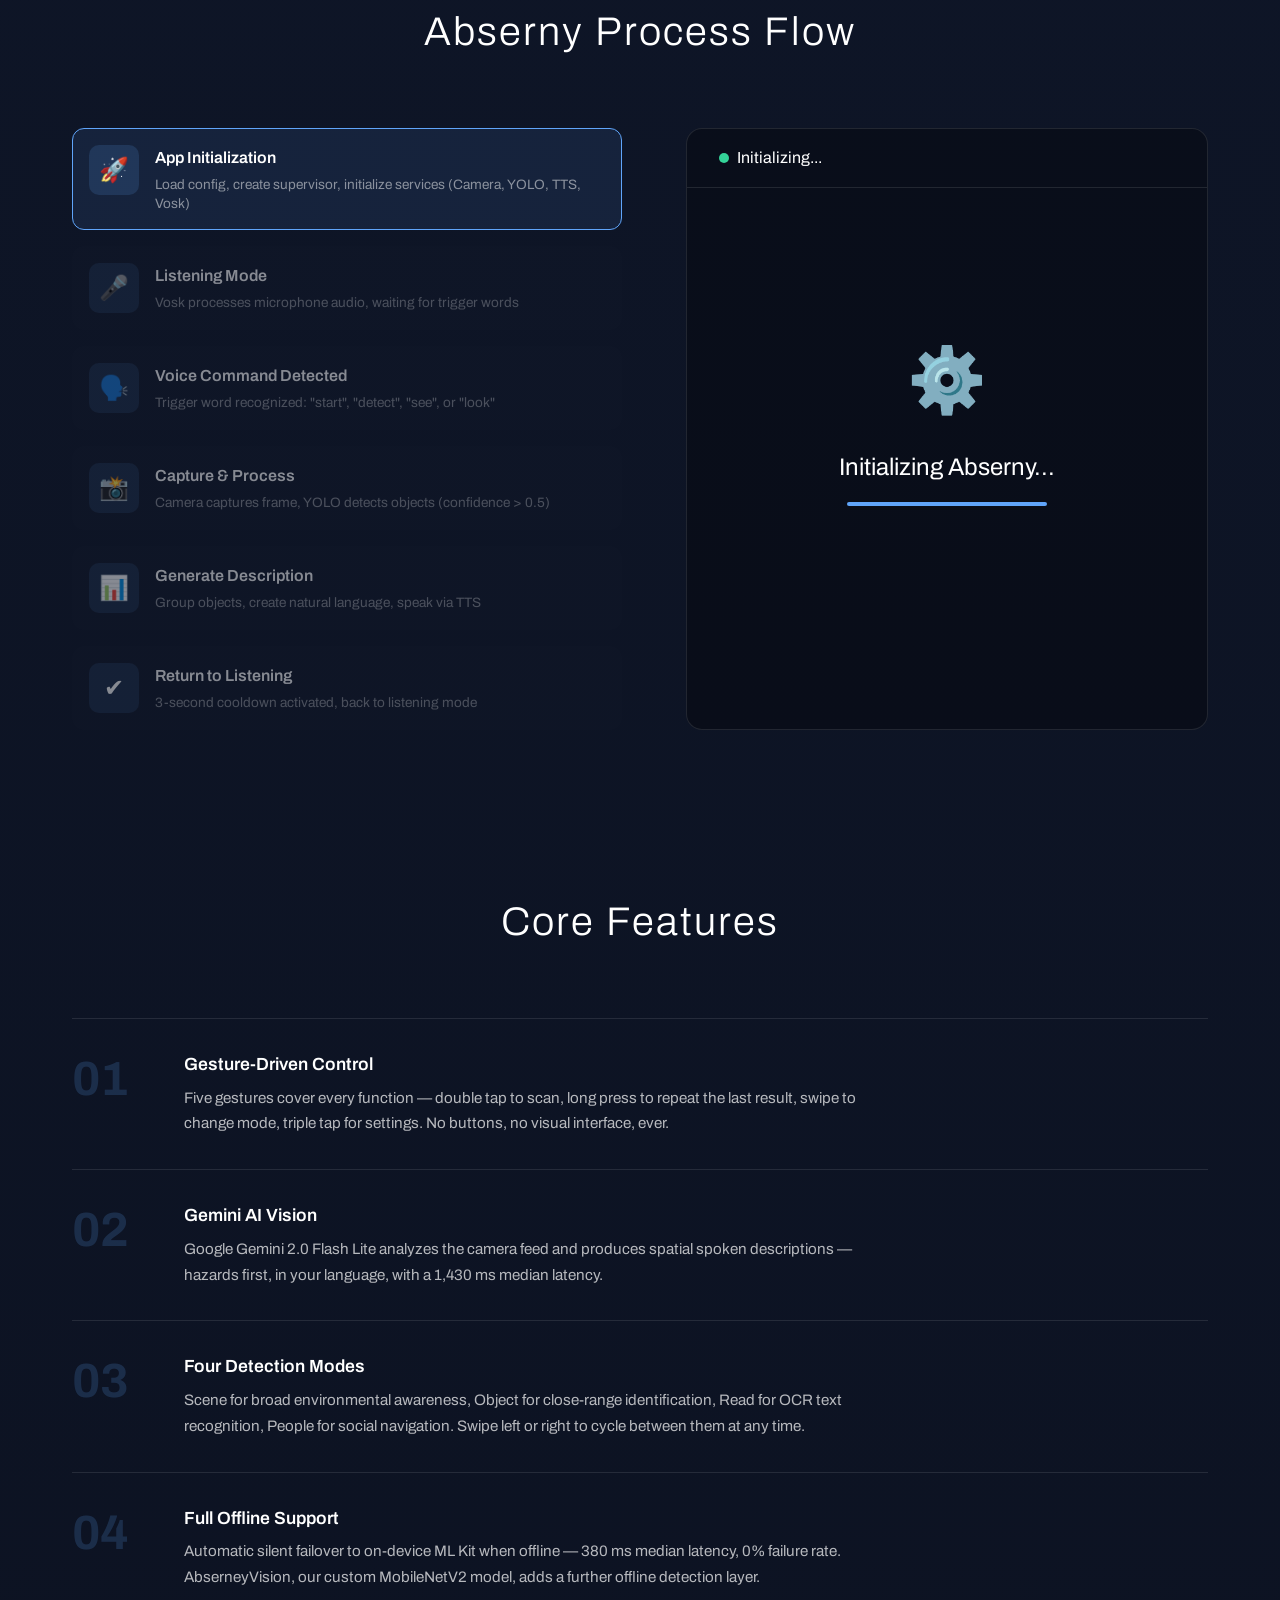
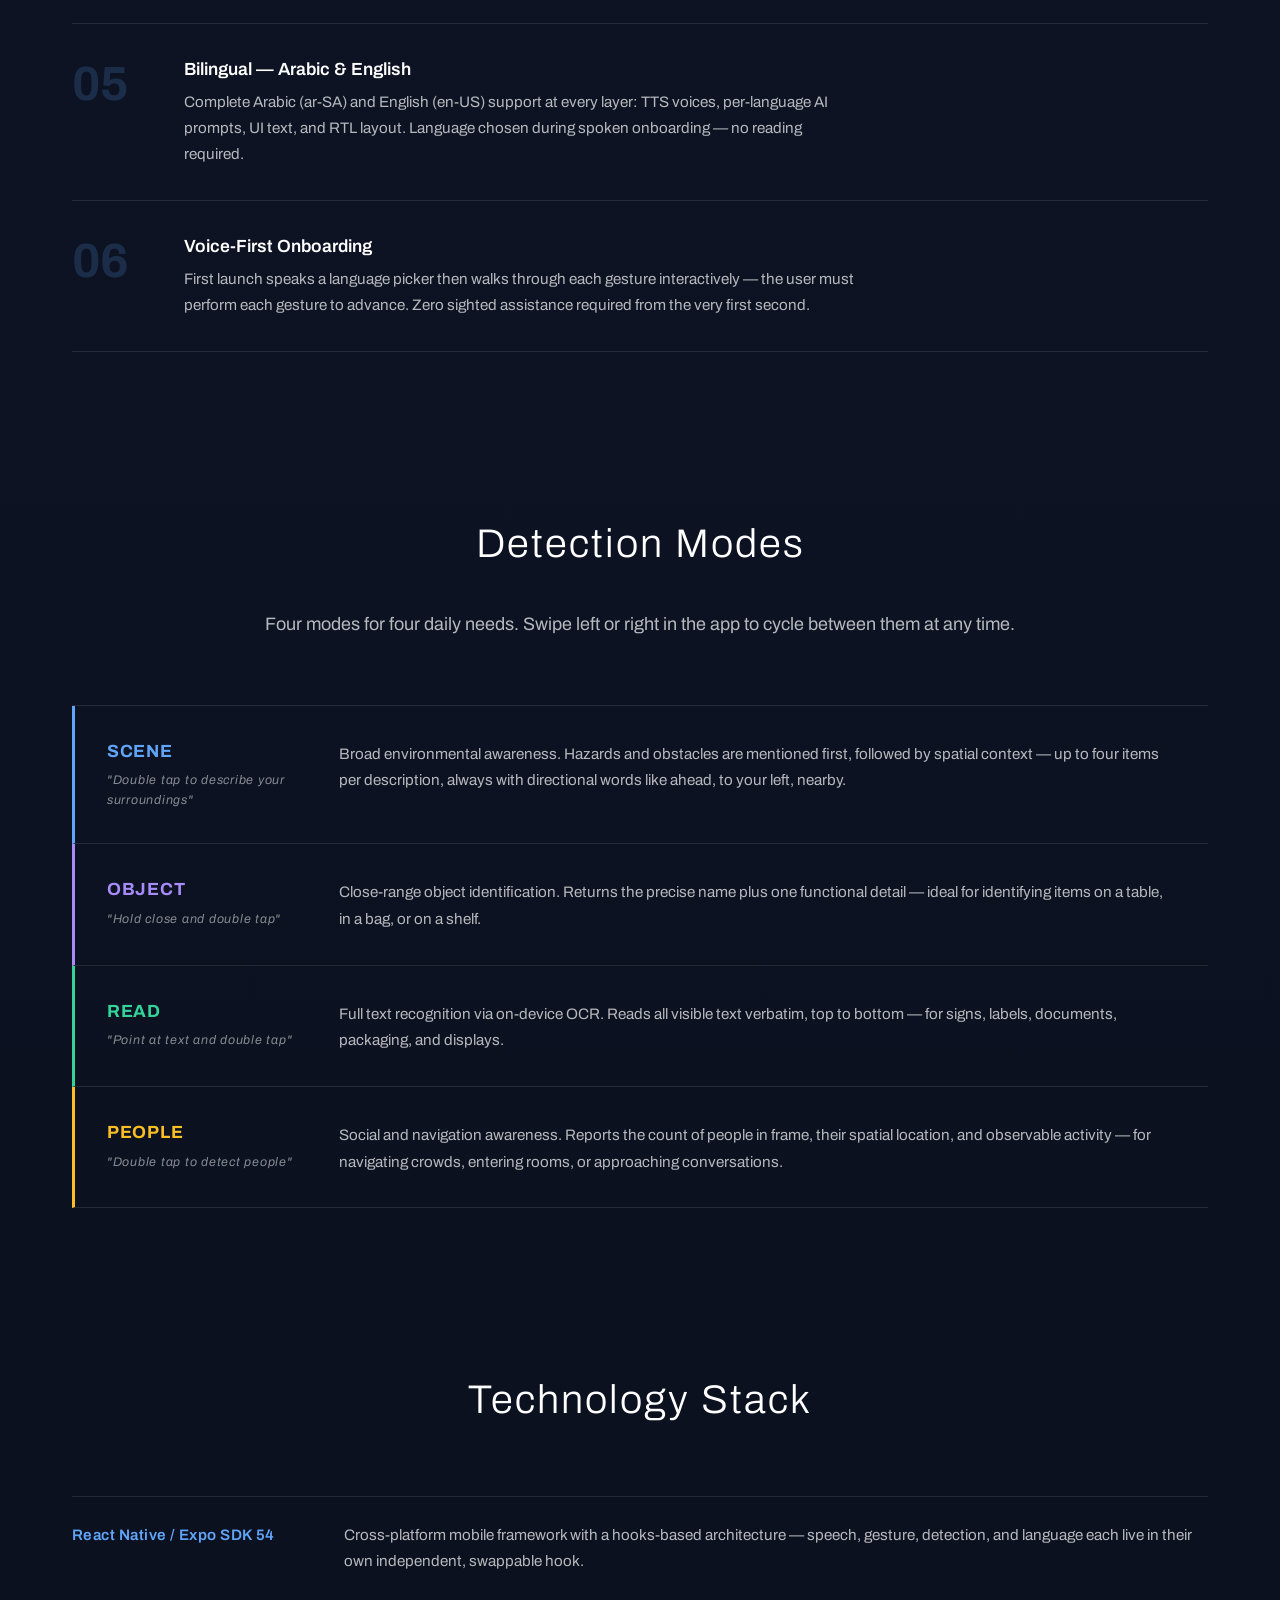
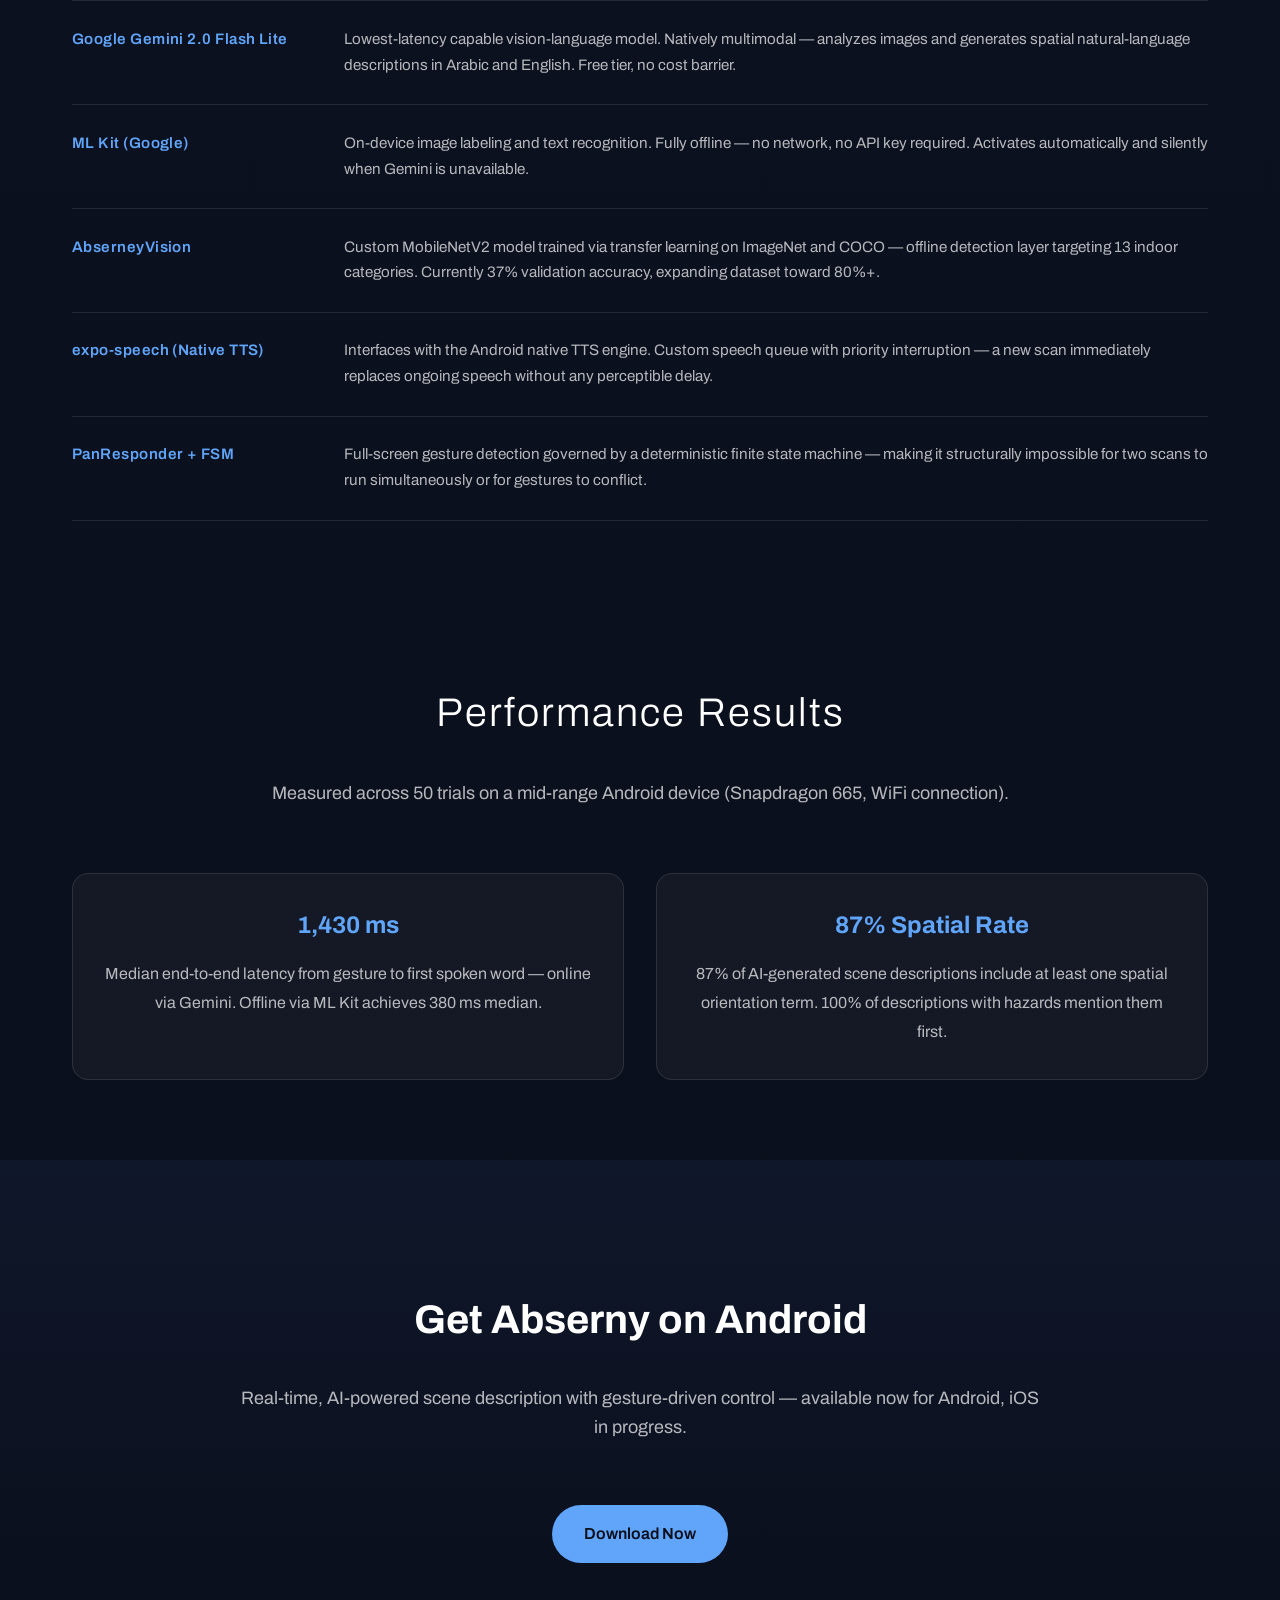
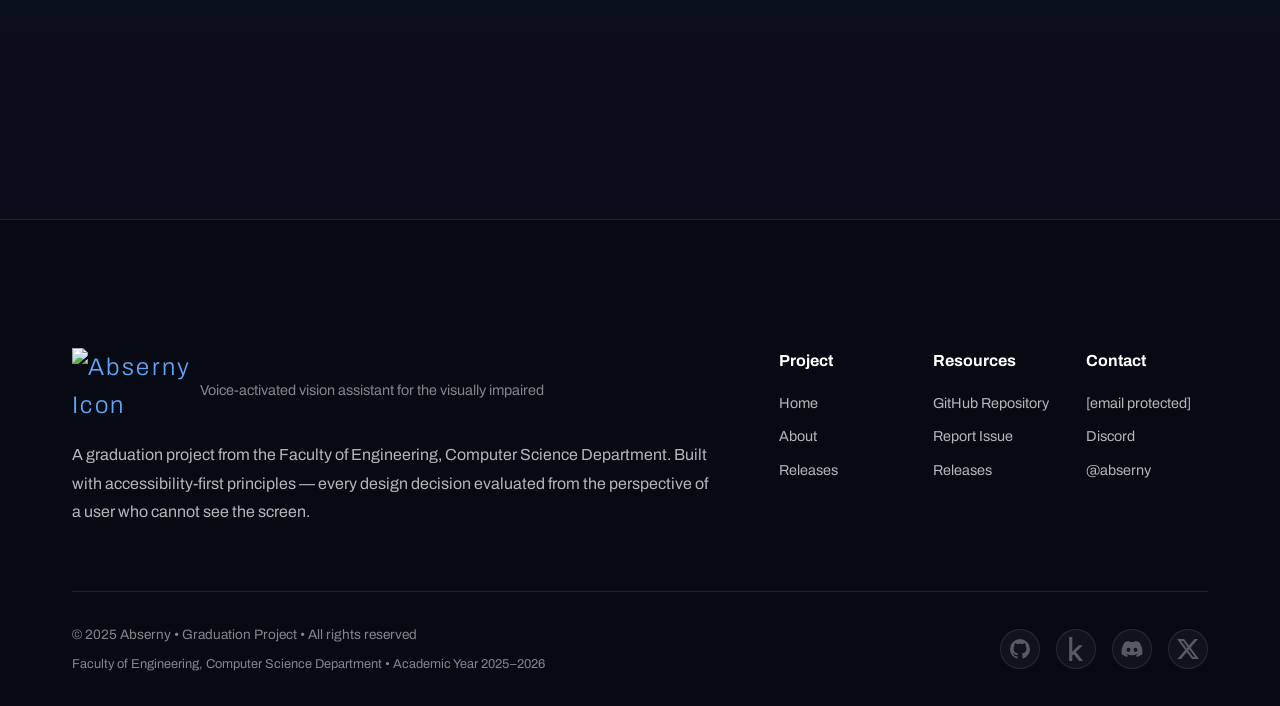
==== commit 4e54545c: "refactor everything and initilize things for the big event" ====
--- a/index.html
+++ b/index.html
@@ -3,8 +3,8 @@
     <head>
         <meta charset="UTF-8">
         <meta name="viewport" content="width=device-width, initial-scale=1.0">
-        <title>Abserny - Voice-Activated Object Detection for the Visually Impaired</title>
-        <meta name="description" content="AI-powered voice-activated object detection tool designed to help visually impaired individuals understand their surroundings through natural speech.">
+        <title>Abserny - Voice-Activated Vision Assistant for the Visually Impaired</title>
+        <meta name="description" content="Abserny is an AI-powered mobile app that helps visually impaired users understand their surroundings through gesture-driven, fully spoken interaction — no screen required.">
 
         <!-- Fonts -->
         <link rel="preconnect" href="https://fonts.googleapis.com">
@@ -15,21 +15,66 @@
         <link rel="stylesheet" href="style/style.css">
         <link rel="stylesheet" href="style/all.min.css">
     </head>
-    <body>
+    <body class="has-announce">
         <!-- Header -->
+        <!-- Announcement Bar -->
+        <div class="announce-bar">
+            <div class="announce-scroll-wrap">
+                <div class="announce-track">
+                    <span class="announce-new">NEW</span>
+                    <span class="announce-text">Abserny v3.1 is out &mdash; AI vision for Android, now available</span>
+                    <span class="announce-sep">·</span>
+                    <span class="announce-text">Gemini 2.0 Flash Lite</span>
+                    <span class="announce-sep">·</span>
+                    <span class="announce-text">Arabic &amp; English</span>
+                    <span class="announce-sep">·</span>
+                    <span class="announce-text">Offline ML Kit fallback</span>
+                    <span class="announce-sep">·</span>
+                    <span class="announce-text">Four detection modes</span>
+                    <span class="announce-sep">·</span>
+                    <span class="announce-text">Voice-first onboarding</span>
+                    <span class="announce-sep">·</span>
+                    <!-- duplicate for loop -->
+                    <span class="announce-new">NEW</span>
+                    <span class="announce-text">Abserny v3.1 is out &mdash; AI vision for Android, now available</span>
+                    <span class="announce-sep">·</span>
+                    <span class="announce-text">Gemini 2.0 Flash Lite</span>
+                    <span class="announce-sep">·</span>
+                    <span class="announce-text">Arabic &amp; English</span>
+                    <span class="announce-sep">·</span>
+                    <span class="announce-text">Offline ML Kit fallback</span>
+                    <span class="announce-sep">·</span>
+                    <span class="announce-text">Four detection modes</span>
+                    <span class="announce-sep">·</span>
+                    <span class="announce-text">Voice-first onboarding</span>
+                    <span class="announce-sep">·</span>
+                </div>
+            </div>
+            <a href="install.html" class="announce-cta">
+                Download <svg width="12" height="12" viewBox="0 0 24 24" fill="none" stroke="currentColor" stroke-width="2.5"><path d="M5 12h14M12 5l7 7-7 7"/></svg>
+            </a>
+        </div>
+
         <header>
             <div class="container-header">
                 <div class="header-content">
                     <a href="index.html" class="logo">
                         <img src="assets/images/absernyy.png" alt="Abserny Logo" width="120">
                     </a>
-                    <nav>
+                    <nav id="mainNav">
                         <a href="index.html" class="active">Home</a>
                         <a href="releases.html">Releases</a>
                         <a href="about.html">About</a>
-                        <a href="https://abserny.github.io/abserny.org/" target="_blank">Docs <i class="fas fa-external-link-alt"></i></a>
-                        <a href="https://github.com/Abserny" class="github" target="_blank">GitHub</a>
+                        <div class="nav-end-group">
+                            <a href="https://abserny.github.io/abserny.org/" target="_blank">Docs <i class="fas fa-external-link-alt"></i></a>
+                            <a href="https://github.com/Abserny" class="github" target="_blank">GitHub</a>
+                        </div>
                     </nav>
+                    <button class="hamburger" id="hamburger" aria-label="Toggle navigation">
+                        <span></span>
+                        <span></span>
+                        <span></span>
+                    </button>
                 </div>
             </div>
         </header>
@@ -41,24 +86,24 @@
                     <div class="hero-content">
                         <div class="hero-text">
                             <h1>Abserny</h1>
-                            <p class="subtitle">Voice-activated object detection for the visually impaired.</p>
+                            <p class="subtitle">Voice-activated vision assistant for the visually impaired. No screen required — ever.</p>
                             <a href="#about" class="cta-button" aria-label="Learn more about Abserny">
-                                <span>Hear what Abserny sees</span>
+                                <span>Discover how it works</span>
                                 <svg width="20" height="20" viewBox="0 0 24 24" fill="none" stroke="currentColor" stroke-width="2">
                                     <path d="M5 12h14M12 5l7 7-7 7"/>
                                 </svg>
                             </a>
                         </div>
-                        <div class="hero-visual" aria-label="Visual representation of object detection">
+                        <div class="hero-visual" aria-label="Visual representation of Abserny detection states">
                             <div class="scene-overlay">
                                 <div class="detection-box box1">
                                     <span class="detection-label">Person</span>
                                 </div>
                                 <div class="detection-box box2">
-                                    <span class="detection-label">Door</span>
+                                    <span class="detection-label">Steps</span>
                                 </div>
                                 <div class="detection-box box3">
-                                    <span class="detection-label">Car</span>
+                                    <span class="detection-label">Door</span>
                                 </div>
                                 <div class="audio-wave" aria-label="Audio feedback indicator">
                                     <div class="wave-bar"></div>
@@ -71,29 +116,28 @@
                         </div>
                     </div>
                 </div>
-            </section>
+
+            </section>
+
 
             <!-- About Section -->
             <section id="about">
                 <div class="container">
                     <h2 class="section-title">Understanding Through AI</h2>
                     <p class="section-intro">
-                        A graduation project that uses AI to help visually impaired individuals understand their surroundings through voice-activated object detection.
+                        A graduation project that gives visually impaired individuals a fully spoken, gesture-driven window into the world around them — powered by Gemini AI, working even offline.
                     </p>
                     <div class="about-grid">
                         <div class="about-card">
-                            <h3>The Challenge</h3>
+                            <h3>The Problem</h3>
                             <p>
-                                Over 2.2 billion people worldwide have visual impairment. Daily tasks like identifying objects,
-                                navigating spaces, and understanding surroundings remain challenging despite existing assistive technologies.
+                                Over 2.2 billion people worldwide live with visual impairment. Most AI assistive tools still assume a sighted user — requiring menus, icons, and screens to set up. Even the first launch demands someone who can see.
                             </p>
                         </div>
                         <div class="about-card">
-                            <h3>Our Solution</h3>
+                            <h3>Our Answer</h3>
                             <p>
-                                Abserny combines computer vision, machine learning, and speech synthesis to provide
-                                real-time environmental descriptions. The system detects objects, understands context,
-                                and communicates information through clear, natural audio feedback.
+                                Abserny is built entirely around a voice-first philosophy. Every interaction — from first launch and language selection to daily use — is driven by simple gestures and spoken feedback. No screen. No visual menus. No sighted assistance needed.
                             </p>
                         </div>
                     </div>
@@ -123,48 +167,86 @@
             <section id="features">
                 <div class="container">
                     <h2 class="section-title">Core Features</h2>
-                    <div class="features-grid">
-                        <div class="feature">
-                            <h3>Voice Activation</h3>
-                            <p>
-                                Offline speech recognition using Vosk allows hands-free operation.
-                                Just say trigger words like "start" to activate detection without touching any buttons.
-                            </p>
-                        </div>
-                        <div class="feature">
-                            <h3>AI Object Detection</h3>
-                            <p>
-                                YOLOv8 nano model provides fast, accurate detection of 80+ object classes
-                                including people, furniture, electronics, and everyday items.
-                            </p>
-                        </div>
-                        <div class="feature">
-                            <h3>Complete Privacy</h3>
-                            <p>
-                                All processing happens locally on your device. No internet required after setup,
-                                no data collected, no cloud services—your privacy is guaranteed.
-                            </p>
-                        </div>
-                        <div class="feature">
-                            <h3>Natural Language</h3>
-                            <p>
-                                Converts raw detection data into clear, conversational descriptions.
-                                Hear "I see a person and two chairs" instead of technical output.
-                            </p>
-                        </div>
-                        <div class="feature">
-                            <h3>Lightweight & Fast</h3>
-                            <p>
-                                Optimized nano model runs on CPU without GPU requirements.
-                                Fast inference ensures minimal delay between voice command and response.
-                            </p>
-                        </div>
-                        <div class="feature">
-                            <h3>Accessible Design</h3>
-                            <p>
-                                Built with accessibility in mind from the ground up.
-                                Screen-reader compatible, voice-first interface, simple controls.
-                            </p>
+                    <div class="editorial-list">
+                        <div class="editorial-item">
+                            <span class="editorial-num">01</span>
+                            <div class="editorial-body">
+                                <span class="editorial-title">Gesture-Driven Control</span>
+                                <span class="editorial-desc">Five gestures cover every function — double tap to scan, long press to repeat the last result, swipe to change mode, triple tap for settings. No buttons, no visual interface, ever.</span>
+                            </div>
+                        </div>
+                        <div class="editorial-item">
+                            <span class="editorial-num">02</span>
+                            <div class="editorial-body">
+                                <span class="editorial-title">Gemini AI Vision</span>
+                                <span class="editorial-desc">Google Gemini 2.0 Flash Lite analyzes the camera feed and produces spatial spoken descriptions — hazards first, in your language, with a 1,430 ms median latency.</span>
+                            </div>
+                        </div>
+                        <div class="editorial-item">
+                            <span class="editorial-num">03</span>
+                            <div class="editorial-body">
+                                <span class="editorial-title">Four Detection Modes</span>
+                                <span class="editorial-desc">Scene for broad environmental awareness, Object for close-range identification, Read for OCR text recognition, People for social navigation. Swipe left or right to cycle between them at any time.</span>
+                            </div>
+                        </div>
+                        <div class="editorial-item">
+                            <span class="editorial-num">04</span>
+                            <div class="editorial-body">
+                                <span class="editorial-title">Full Offline Support</span>
+                                <span class="editorial-desc">Automatic silent failover to on-device ML Kit when offline — 380 ms median latency, 0% failure rate. AbserneyVision, our custom MobileNetV2 model, adds a further offline detection layer.</span>
+                            </div>
+                        </div>
+                        <div class="editorial-item">
+                            <span class="editorial-num">05</span>
+                            <div class="editorial-body">
+                                <span class="editorial-title">Bilingual — Arabic &amp; English</span>
+                                <span class="editorial-desc">Complete Arabic (ar-SA) and English (en-US) support at every layer: TTS voices, per-language AI prompts, UI text, and RTL layout. Language chosen during spoken onboarding — no reading required.</span>
+                            </div>
+                        </div>
+                        <div class="editorial-item">
+                            <span class="editorial-num">06</span>
+                            <div class="editorial-body">
+                                <span class="editorial-title">Voice-First Onboarding</span>
+                                <span class="editorial-desc">First launch speaks a language picker then walks through each gesture interactively — the user must perform each gesture to advance. Zero sighted assistance required from the very first second.</span>
+                            </div>
+                        </div>
+                    </div>
+                </div>
+            </section>
+
+            <!-- Detection Modes -->
+            <section id="modes">
+                <div class="container">
+                    <h2 class="section-title">Detection Modes</h2>
+                    <p class="section-intro">Four modes for four daily needs. Swipe left or right in the app to cycle between them at any time.</p>
+                    <div class="mode-list">
+                        <div class="mode-row mode-scene">
+                            <div class="mode-label-group">
+                                <span class="mode-name">Scene</span>
+                                <span class="mode-trigger">"Double tap to describe your surroundings"</span>
+                            </div>
+                            <p class="mode-desc">Broad environmental awareness. Hazards and obstacles are mentioned first, followed by spatial context — up to four items per description, always with directional words like ahead, to your left, nearby.</p>
+                        </div>
+                        <div class="mode-row mode-object">
+                            <div class="mode-label-group">
+                                <span class="mode-name">Object</span>
+                                <span class="mode-trigger">"Hold close and double tap"</span>
+                            </div>
+                            <p class="mode-desc">Close-range object identification. Returns the precise name plus one functional detail — ideal for identifying items on a table, in a bag, or on a shelf.</p>
+                        </div>
+                        <div class="mode-row mode-read">
+                            <div class="mode-label-group">
+                                <span class="mode-name">Read</span>
+                                <span class="mode-trigger">"Point at text and double tap"</span>
+                            </div>
+                            <p class="mode-desc">Full text recognition via on-device OCR. Reads all visible text verbatim, top to bottom — for signs, labels, documents, packaging, and displays.</p>
+                        </div>
+                        <div class="mode-row mode-people">
+                            <div class="mode-label-group">
+                                <span class="mode-name">People</span>
+                                <span class="mode-trigger">"Double tap to detect people"</span>
+                            </div>
+                            <p class="mode-desc">Social and navigation awareness. Reports the count of people in frame, their spatial location, and observable activity — for navigating crowds, entering rooms, or approaching conversations.</p>
                         </div>
                     </div>
                 </div>
@@ -174,40 +256,59 @@
             <section id="technology">
                 <div class="container">
                     <h2 class="section-title">Technology Stack</h2>
-                    <div class="tech-grid">
-                        <div class="tech-card">
-                            <h4>YOLOv8 (Ultralytics)</h4>
-                            <p>State-of-the-art object detection with yolov8n.pt nano model for fast inference on CPU</p>
-                        </div>
-                        <div class="tech-card">
-                            <h4>Vosk Speech Recognition</h4>
-                            <p>Offline speech recognition supporting multiple languages with low resource requirements</p>
-                        </div>
-                        <div class="tech-card">
-                            <h4>OpenCV</h4>
-                            <p>Camera capture and frame processing with efficient video handling</p>
-                        </div>
-                        <div class="tech-card">
-                            <h4>pyttsx3</h4>
-                            <p>Cross-platform text-to-speech engine that works offline without cloud services</p>
-                        </div>
-                        <div class="tech-card">
-                            <h4>KivyMD</h4>
-                            <p>Modern Material Design UI framework for Python with accessibility features</p>
-                        </div>
-                        <div class="tech-card">
-                            <h4>Python 3.11</h4>
-                            <p>Core language with threading for concurrent audio processing and detection</p>
-                        </div>
-                    </div>
-                </div>
-            </section>
+                    <div class="def-list">
+                        <div class="def-row">
+                            <span class="def-term">React Native / Expo SDK 54</span>
+                            <span class="def-desc">Cross-platform mobile framework with a hooks-based architecture — speech, gesture, detection, and language each live in their own independent, swappable hook.</span>
+                        </div>
+                        <div class="def-row">
+                            <span class="def-term">Google Gemini 2.0 Flash Lite</span>
+                            <span class="def-desc">Lowest-latency capable vision-language model. Natively multimodal — analyzes images and generates spatial natural-language descriptions in Arabic and English. Free tier, no cost barrier.</span>
+                        </div>
+                        <div class="def-row">
+                            <span class="def-term">ML Kit (Google)</span>
+                            <span class="def-desc">On-device image labeling and text recognition. Fully offline — no network, no API key required. Activates automatically and silently when Gemini is unavailable.</span>
+                        </div>
+                        <div class="def-row">
+                            <span class="def-term">AbserneyVision</span>
+                            <span class="def-desc">Custom MobileNetV2 model trained via transfer learning on ImageNet and COCO — offline detection layer targeting 13 indoor categories. Currently 37% validation accuracy, expanding dataset toward 80%+.</span>
+                        </div>
+                        <div class="def-row">
+                            <span class="def-term">expo-speech (Native TTS)</span>
+                            <span class="def-desc">Interfaces with the Android native TTS engine. Custom speech queue with priority interruption — a new scan immediately replaces ongoing speech without any perceptible delay.</span>
+                        </div>
+                        <div class="def-row">
+                            <span class="def-term">PanResponder + FSM</span>
+                            <span class="def-desc">Full-screen gesture detection governed by a deterministic finite state machine — making it structurally impossible for two scans to run simultaneously or for gestures to conflict.</span>
+                        </div>
+                    </div>
+                </div>
+            </section>
+
+            <!-- Performance -->
+            <section id="performance">
+                <div class="container">
+                    <h2 class="section-title">Performance Results</h2>
+                    <p class="section-intro">Measured across 50 trials on a mid-range Android device (Snapdragon 665, WiFi connection).</p>
+                    <div class="about-grid">
+                        <div class="about-card">
+                            <h3>1,430 ms</h3>
+                            <p>Median end-to-end latency from gesture to first spoken word — online via Gemini. Offline via ML Kit achieves 380 ms median.</p>
+                        </div>
+                        <div class="about-card">
+                            <h3>87% Spatial Rate</h3>
+                            <p>87% of AI-generated scene descriptions include at least one spatial orientation term. 100% of descriptions with hazards mention them first.</p>
+                        </div>
+                    </div>
+                </div>
+            </section>
+
             <!-- Mobile App Section -->
             <section class="vision-section">
                 <div class="container">
-                    <h2>Get Abserny on Mobile</h2>
-                    <p>Real-time, offline object detection with natural voice feedback — coming soon to your smartphone.</p>
-                    <a href="install.html" class="btn-primary">Learn More</a>
+                    <h2>Get Abserny on Android</h2>
+                    <p>Real-time, AI-powered scene description with gesture-driven control — available now for Android, iOS in progress.</p>
+                    <a href="install.html" class="btn-primary">Download Now</a>
                 </div>
             </section>
         </main>
@@ -221,11 +322,11 @@
                             <span class="logo-text">
                                 <img src="assets/images/absernyy.png" alt="Abserny Icon" width="120">
                             </span>
-                            <p class="footer-tagline">Voice-activated object detection for the visually impaired</p>
+                            <p class="footer-tagline">Voice-activated vision assistant for the visually impaired</p>
                         </div>
                         <p class="footer-description">
-                            A graduation project exploring the potential of AI to create meaningful accessibility tools.
-                            Built with privacy, simplicity, and real-world impact in mind.
+                            A graduation project from the Faculty of Engineering, Computer Science Department.
+                            Built with accessibility-first principles — every design decision evaluated from the perspective of a user who cannot see the screen.
                         </p>
                     </div>
 
@@ -249,7 +350,7 @@
                         <div class="footer-links-column">
                             <h4>Contact</h4>
                             <ul>
-                                <li><a href="/cdn-cgi/l/email-protection#debdb1b0aabfbdaa9ebfbcadbbacb0a7f0bdb1b3"><span class="__cf_email__" data-cfemail="f0939f9e84919384b091928395829e89de939f9d">[email&#160;protected]</span></a></li>
+                                <li><a href="/cdn-cgi/l/email-protection#94f7fbfae0f5f7e0d4f5f6e7f1e6faedbaf7fbf9"><span class="__cf_email__" data-cfemail="0665696872676572466764756374687f2865696b">[email&#160;protected]</span></a></li>
                                 <li><a href="https://discord.gg/your-invite" target="_blank">Discord</a></li>
                                 <li><a href="https://twitter.com/abserny" target="_blank">@abserny</a></li>
                             </ul>
@@ -259,8 +360,8 @@
 
                 <div class="footer-bottom">
                     <p class="copyright">
-                        © 2025 Abserny • Graduation Project • All rights reserved<br>
-                        <span class="credit">Built with care by students exploring AI for accessibility</span>
+                        &copy; 2025 Abserny &bull; Graduation Project &bull; All rights reserved<br>
+                        <span class="credit">Faculty of Engineering, Computer Science Department &bull; Academic Year 2025&ndash;2026</span>
                     </p>
                     <div class="social-links">
                         <a href="https://github.com/Abserny" aria-label="GitHub">
@@ -281,7 +382,24 @@
         </footer>
 
         <!-- Scripts -->
-        <script src="https://cdnjs.cloudflare.com/ajax/libs/three.js/r134/three.min.js"></script>
+        <script data-cfasync="false" src="/cdn-cgi/scripts/5c5dd728/cloudflare-static/email-decode.min.js"></script><script src="https://cdnjs.cloudflare.com/ajax/libs/three.js/r134/three.min.js"></script>
         <script src="https://cdn.jsdelivr.net/npm/vanta@latest/dist/vanta.net.min.js"></script>
-
         <script src="main.js"></script>
+
+        <script>
+        // Hamburger
+        const hamburger = document.getElementById('hamburger');
+        const nav = document.getElementById('mainNav');
+        hamburger.addEventListener('click', () => {
+            hamburger.classList.toggle('open');
+            nav.classList.toggle('open');
+        });
+        nav.querySelectorAll('a').forEach(link => {
+            link.addEventListener('click', () => {
+                hamburger.classList.remove('open');
+                nav.classList.remove('open');
+            });
+        });
+        </script>
+    </body>
+</html>
--- a/style/style.css
+++ b/style/style.css
@@ -36,12 +36,37 @@
     /* Layout */
     --container-width: 1200px;
     --header-height: 70px;
+    --announce-height: 36px;
 
     /* Transitions */
     --transition-fast: 0.2s ease;
     --transition-normal: 0.3s ease;
     --transition-slow: 0.5s ease;
 }
+
+/* === Global smooth transitions === */
+a, button {
+    transition: color 0.2s ease, background 0.2s ease,
+        border-color 0.2s ease, opacity 0.2s ease,
+        box-shadow 0.2s ease, transform 0.2s ease;
+}
+
+/* Smooth page sections fade-in */
+main > section {
+    animation: sectionFadeIn 0.5s ease both;
+}
+
+@keyframes sectionFadeIn {
+from { opacity: 0; transform: translateY(16px); }
+to   { opacity: 1; transform: translateY(0); }
+}
+
+main > section:nth-child(1) { animation-delay: 0.05s; }
+main > section:nth-child(2) { animation-delay: 0.10s; }
+main > section:nth-child(3) { animation-delay: 0.15s; }
+main > section:nth-child(4) { animation-delay: 0.20s; }
+main > section:nth-child(5) { animation-delay: 0.25s; }
+
 
 /* === Base Styles === */
 html {
@@ -71,11 +96,57 @@
 
 /* === Container === */
 .container-header {
-    min-width: var(--container-width);
+    max-width: var(--container-width);
+    width: 100%;
     margin: 0 auto;
     padding: 0 var(--spacing-md);
     position: relative;
     z-index: 1;
+}
+
+/* === Hamburger Menu === */
+.hamburger {
+    display: none;
+    flex-direction: column;
+    justify-content: center;
+    align-items: center;
+    gap: 5px;
+    width: 40px;
+    height: 40px;
+    background: none;
+    border: none;
+    cursor: pointer;
+    padding: 4px;
+    border-radius: 8px;
+    transition: background var(--transition-fast);
+    z-index: 200;
+}
+
+.hamburger:hover {
+    background: var(--accent-blue-dim);
+}
+
+.hamburger span {
+    display: block;
+    width: 22px;
+    height: 2px;
+    background: var(--text-primary);
+    border-radius: 2px;
+    transition: all var(--transition-normal);
+    transform-origin: center;
+}
+
+.hamburger.open span:nth-child(1) {
+    transform: translateY(7px) rotate(45deg);
+}
+
+.hamburger.open span:nth-child(2) {
+    opacity: 0;
+    transform: scaleX(0);
+}
+
+.hamburger.open span:nth-child(3) {
+    transform: translateY(-7px) rotate(-45deg);
 }
 
 .container {
@@ -98,6 +169,7 @@
     z-index: 100;
     display: flex;
     align-items: center;
+    overflow: visible;
 }
 
 .header-content {
@@ -124,7 +196,19 @@
 
 nav {
     display: flex;
+    align-items: center;
     gap: 2.5rem;
+}
+
+/* Group Docs + GitHub as a paired cluster */
+.nav-end-group {
+    display: flex;
+    align-items: center;
+    gap: 0.75rem;
+}
+
+nav a.docs-link {
+    /* same style as other nav links — handled by nav a selector */
 }
 
 nav a {
@@ -178,7 +262,11 @@
     display: flex;
     align-items: center;
     position: relative;
-    padding-top: var(--header-height);
+    padding-top: calc(var(--header-height) + var(--announce-height));
+}
+
+body.has-announce .hero {
+    padding-top: calc(var(--header-height) + var(--announce-height));
 }
 
 .hero-content {
@@ -242,7 +330,7 @@
 
 /* === Sections === */
 section {
-    padding: var(--spacing-xl) 0;
+    padding: 5rem 0;
     position: relative;
 }
 
@@ -412,13 +500,14 @@
 
 .scene-stage {
     padding: var(--spacing-md);
-    max-height: 440px;
-    min-height: 440px;
+    max-height: 460px;
+    min-height: 460px;
     display: flex;
     flex-direction: column;
     justify-content: center;
     align-items: center;
     position: relative;
+    overflow: hidden;
 }
 
 /* Animation Screens */
@@ -591,16 +680,18 @@
 }
 
 .result-text {
-    position: absolute;
-    bottom: 20px;
-    left: 50%;
-    transform: translateX(-50%);
-    font-size: var(--font-size-lg);
+    display: block;
+    margin-top: var(--spacing-sm);
+    font-size: 1rem;
     color: var(--accent-green);
     opacity: 0;
-    background: rgba(0,0,0,0.4);
-    padding: 8px 16px;
+    text-align: center;
+    padding: 0.6rem 1.2rem;
     border-radius: 10px;
+    background: rgba(52, 211, 153, 0.08);
+    border: 1px solid rgba(52, 211, 153, 0.2);
+    max-width: 320px;
+    line-height: 1.5;
 }
 
 .result-text.active {
@@ -609,14 +700,14 @@
 }
 
 @keyframes fadeIn {
-from { opacity: 0; transform: translateY(10px); }
-to { opacity: 1; transform: translateY(0); }
+from { opacity: 0; transform: translateY(6px); }
+to   { opacity: 1; transform: translateY(0); }
 }
 
 /* === Hero Visual === */
 .hero-visual {
     position: relative;
-    height: 400px;
+    height: 480px;
     background: rgba(0, 0, 0, 0.2);
     border-radius: 20px;
     border: 1px solid var(--card-border);
@@ -637,7 +728,7 @@
 
 
 .detection-box.box1 {
-    top: 20%;
+    top: 15%;
     left: 15%;
     width: 100px;
     height: 150px;
@@ -645,7 +736,7 @@
 }
 
 .detection-box.box2 {
-    top: 50%;
+    top: 40%;
     right: 20%;
     width: 120px;
     height: 80px;
@@ -653,7 +744,7 @@
 }
 
 .detection-box.box3 {
-    bottom: 20%;
+    top: 35%;
     left: 40%;
     width: 80px;
     height: 80px;
@@ -667,10 +758,11 @@
 
 .hero-visual .audio-wave {
     position: absolute;
-    bottom: 20px;
+    bottom: 24px;
     left: 50%;
     transform: translateX(-50%);
     opacity: 1;
+    margin: 0;
 }
 
 /* === About Section Styles === */
@@ -969,7 +1061,27 @@
         --font-size-3xl: 2rem;
     }
 
-    .hero-content,
+    .hero-content {
+        grid-template-columns: 1fr;
+        text-align: center;
+        gap: var(--spacing-md);
+    }
+
+    .hero-text {
+        display: flex;
+        flex-direction: column;
+        align-items: center;
+    }
+
+    .hero-visual {
+        height: 240px;
+        min-height: 240px;
+        max-height: 240px;
+        width: 100%;
+        max-width: 400px;
+        margin: 0 auto;
+    }
+
     .story-grid,
     .footer-content {
         grid-template-columns: 1fr;
@@ -984,7 +1096,53 @@
     }
 
     nav {
-        display: none;
+        display: flex;
+        flex-direction: column;
+        position: absolute;
+        top: 100%;
+        left: 0;
+        right: 0;
+        background: rgba(15, 23, 42, 0.98);
+        backdrop-filter: blur(12px);
+        border-bottom: 1px solid var(--card-border);
+        padding: var(--spacing-md);
+        gap: var(--spacing-sm);
+        z-index: 102;
+        opacity: 0;
+        visibility: hidden;
+        transform: translateY(-10px);
+        transition: opacity 0.25s ease, transform 0.25s ease, visibility 0.25s;
+        pointer-events: none;
+    }
+
+    nav.open {
+        opacity: 1;
+        visibility: visible;
+        transform: translateY(0);
+        pointer-events: all;
+    }
+
+    nav a {
+        font-size: 1.05rem;
+        padding: 0.6rem 0.5rem;
+        border-bottom: 1px solid var(--card-border);
+    }
+
+    nav a:last-child {
+        border-bottom: none;
+    }
+
+    .nav-end-group {
+        display: contents;
+    }
+
+    .github {
+        display: inline-flex;
+        width: fit-content;
+    }
+
+    .hamburger {
+        display: flex;
     }
 
     .footer-bottom {
@@ -1179,7 +1337,7 @@
     background: linear-gradient(135deg, var(--accent-blue-dim), rgba(52, 211, 153, 0.1));
     border-radius: 16px;
     padding: var(--spacing-lg);
-    margin: var(--spacing-xl) 0;
+    margin: var(--spacing-lg) 0;
 }
 
 .notify-section h2 {
@@ -1201,7 +1359,7 @@
 }
 
 .status-info {
-    margin: var(--spacing-xl) 0;
+    margin: var(--spacing-lg) 0;
     text-align: left;
 }
 
@@ -1295,7 +1453,226 @@
     transform: translateX(-5px);
 }
 
-/* === Responsive Updates === */
+/* === Mobile App Release Page === */
+.mobile-release-hero {
+    padding: calc(var(--header-height) + var(--spacing-xl)) 0 var(--spacing-lg);
+    text-align: center;
+}
+
+.mobile-release-hero h1 {
+    font-size: var(--font-size-4xl);
+    font-weight: 700;
+    margin-bottom: var(--spacing-md);
+    background: linear-gradient(135deg, #ffffff 0%, var(--accent-blue) 100%);
+    -webkit-background-clip: text;
+    -webkit-text-fill-color: transparent;
+    background-clip: text;
+}
+
+.mobile-release-hero .release-version {
+    display: inline-block;
+    background: var(--accent-blue);
+    color: var(--bg-dark);
+    padding: 0.3rem 1.2rem;
+    border-radius: 20px;
+    font-size: 0.9rem;
+    font-weight: 600;
+    letter-spacing: 0.08em;
+    margin-bottom: var(--spacing-md);
+}
+
+.mobile-release-hero p {
+    font-size: var(--font-size-lg);
+    color: var(--text-secondary);
+    max-width: 700px;
+    margin: 0 auto var(--spacing-lg);
+    line-height: 1.8;
+}
+
+.download-buttons {
+    display: flex;
+    gap: var(--spacing-md);
+    justify-content: center;
+    flex-wrap: wrap;
+    margin-top: var(--spacing-md);
+}
+
+.download-btn {
+    display: inline-flex;
+    align-items: center;
+    gap: 0.75rem;
+    padding: 1rem 2rem;
+    border-radius: 50px;
+    font-weight: 600;
+    font-size: var(--font-size-base);
+    text-decoration: none;
+    transition: all var(--transition-normal);
+}
+
+.download-btn.btn-store {
+    background: var(--accent-blue);
+    color: var(--bg-dark);
+}
+
+.download-btn.btn-store:hover {
+    background: #93c5fd;
+}
+
+.download-btn.btn-apk {
+    background: var(--accent-blue-dim);
+    color: var(--accent-blue);
+    border: 1px solid var(--accent-blue);
+}
+
+.download-btn.btn-apk:hover {
+    background: rgba(96, 165, 250, 0.25);
+}
+
+.download-btn-icon {
+    font-size: 1.5rem;
+    line-height: 1;
+}
+
+.download-btn-text small {
+    display: block;
+    font-size: 0.7rem;
+    font-weight: 400;
+    opacity: 0.8;
+    text-transform: uppercase;
+    letter-spacing: 0.08em;
+}
+
+.download-btn-text strong {
+    display: block;
+    font-size: 1.1rem;
+}
+
+.app-screenshots {
+    display: flex;
+    gap: var(--spacing-md);
+    justify-content: center;
+    margin: var(--spacing-xl) 0;
+    flex-wrap: wrap;
+}
+
+.screenshot-placeholder {
+    width: 180px;
+    height: 320px;
+    background: var(--card-bg);
+    border: 1px solid var(--card-border);
+    border-radius: 20px;
+    display: flex;
+    flex-direction: column;
+    align-items: center;
+    justify-content: center;
+    gap: var(--spacing-sm);
+    color: var(--text-tertiary);
+    font-size: 0.85rem;
+    transition: border-color var(--transition-normal);
+}
+
+.screenshot-placeholder:hover {
+    border-color: var(--accent-blue);
+}
+
+.screenshot-placeholder span {
+    font-size: 2.5rem;
+}
+
+.release-highlights {
+    display: grid;
+    grid-template-columns: repeat(auto-fit, minmax(260px, 1fr));
+    gap: var(--spacing-md);
+    margin: var(--spacing-lg) 0;
+}
+
+.highlight-card {
+    background: var(--card-bg);
+    border: 1px solid var(--card-border);
+    border-radius: 16px;
+    padding: var(--spacing-md);
+    text-align: left;
+    transition: border-color var(--transition-normal);
+}
+
+.highlight-card:hover {
+    border-color: var(--accent-blue);
+}
+
+.highlight-icon {
+    font-size: 2rem;
+    margin-bottom: var(--spacing-sm);
+    display: block;
+}
+
+.highlight-card h3 {
+    color: var(--accent-blue);
+    font-size: 1.1rem;
+    margin-bottom: 0.4rem;
+}
+
+.highlight-card p {
+    color: var(--text-secondary);
+    font-size: 0.9rem;
+    line-height: 1.6;
+}
+
+.requirements-section {
+    background: var(--card-bg);
+    border: 1px solid var(--card-border);
+    border-radius: 16px;
+    padding: var(--spacing-lg);
+    margin: var(--spacing-md) 0;
+    text-align: left;
+}
+
+.requirements-section h2 {
+    font-size: var(--font-size-2xl);
+    margin-bottom: var(--spacing-md);
+    color: var(--text-primary);
+}
+
+.req-grid {
+    display: grid;
+    grid-template-columns: 1fr 1fr;
+    gap: var(--spacing-md);
+}
+
+.req-item h4 {
+    color: var(--accent-blue);
+    font-size: 1rem;
+    margin-bottom: 0.5rem;
+    display: flex;
+    align-items: center;
+    gap: 0.5rem;
+}
+
+.req-item p {
+    color: var(--text-secondary);
+    font-size: 0.9rem;
+    line-height: 1.6;
+}
+
+@media (max-width: 640px) {
+    .req-grid {
+        grid-template-columns: 1fr;
+    }
+
+    .app-screenshots {
+        gap: var(--spacing-sm);
+    }
+
+    .screenshot-placeholder {
+        width: 140px;
+        height: 250px;
+    }
+
+    .download-buttons {
+        flex-direction: column;
+        align-items: center;
+    }
+}
+
 @media (max-width: 968px) {
     min .releases-grid {
         grid-template-columns: 1fr;
@@ -1320,3 +1697,1110 @@
         font-size: 3.5rem;
     }
 }
+
+/* === FSM Animation States (Process Flow) === */
+
+/* Boot screen sub-text */
+.init-sub {
+    font-size: 0.85rem;
+    color: var(--text-tertiary);
+    margin-top: 0.5rem;
+    margin-bottom: var(--spacing-md);
+}
+
+/* FSM icon placeholders — clean geometric shapes instead of emoji */
+.fsm-icon-boot,
+.fsm-icon-return {
+    width: 48px;
+    height: 48px;
+    margin: 0 auto var(--spacing-md);
+    border-radius: 50%;
+    border: 3px solid var(--accent-blue);
+    position: relative;
+}
+
+.fsm-icon-boot::after {
+    content: '';
+    position: absolute;
+    top: 50%; left: 55%;
+    transform: translate(-50%, -50%);
+    width: 0;
+    height: 0;
+    border-top: 10px solid transparent;
+    border-bottom: 10px solid transparent;
+    border-left: 16px solid var(--accent-blue);
+}
+
+.fsm-icon-return::after {
+    content: '';
+    position: absolute;
+    top: 50%; left: 50%;
+    transform: translate(-50%, -50%);
+    width: 18px;
+    height: 18px;
+    border-right: 3px solid var(--accent-green);
+    border-bottom: 3px solid var(--accent-green);
+    transform: translate(-60%, -60%) rotate(-45deg);
+}
+
+/* Step icon shapes — replace emoji with CSS shapes */
+.step-icon.boot,
+.step-icon.ready,
+.step-icon.scanning,
+.step-icon.routing,
+.step-icon.speaking,
+.step-icon.return {
+    font-size: 0;
+    position: relative;
+}
+
+.step-icon.boot::after     { content: '▶'; font-size: 1.1rem; color: var(--accent-blue); }
+.step-icon.ready::after    { content: '◎'; font-size: 1.2rem; color: var(--accent-blue); }
+.step-icon.scanning::after { content: '▤'; font-size: 1.2rem; color: var(--accent-blue); }
+.step-icon.routing::after  { content: '⇅'; font-size: 1.2rem; color: var(--accent-blue); }
+.step-icon.speaking::after { content: '◈'; font-size: 1.2rem; color: var(--accent-blue); }
+.step-icon.return::after   { content: '↩'; font-size: 1.2rem; color: var(--accent-green); }
+
+/* Ready Ring — pulsing ring to represent READY state */
+.ready-ring {
+    width: 80px;
+    height: 80px;
+    border-radius: 50%;
+    border: 3px solid var(--accent-blue);
+    margin: 0 auto var(--spacing-md);
+    animation: readyPulse 2s ease-in-out infinite;
+}
+
+@keyframes readyPulse {
+0%, 100% { transform: scale(1);    opacity: 1; }
+50%       { transform: scale(1.15); opacity: 0.5; }
+}
+
+.ready-mode-label {
+    font-size: 0.8rem;
+    letter-spacing: 0.12em;
+    color: var(--accent-blue);
+    text-transform: uppercase;
+    margin-bottom: 0.5rem;
+}
+
+/* Scan Line — animated horizontal sweep */
+.scan-line-container {
+    width: 200px;
+    height: 120px;
+    border: 2px solid var(--accent-blue);
+    border-radius: 8px;
+    margin: 0 auto var(--spacing-md);
+    position: relative;
+    overflow: hidden;
+    background: rgba(96, 165, 250, 0.05);
+}
+
+.scan-line {
+    position: absolute;
+    top: 0;
+    left: 0;
+    right: 0;
+    height: 2px;
+    background: linear-gradient(90deg, transparent, var(--accent-blue), transparent);
+    animation: scanSweep 1.5s ease-in-out infinite;
+    box-shadow: 0 0 8px var(--accent-blue);
+}
+
+@keyframes scanSweep {
+0%   { top: 0; }
+100% { top: 100%; }
+}
+
+/* Routing Display */
+.routing-display {
+    display: flex;
+    flex-direction: column;
+    align-items: center;
+    gap: 0.5rem;
+    margin-bottom: var(--spacing-md);
+}
+
+.route-node {
+    padding: 0.6rem 1.5rem;
+    border-radius: 8px;
+    text-align: center;
+    min-width: 180px;
+}
+
+.route-node.online {
+    background: rgba(96, 165, 250, 0.15);
+    border: 1px solid var(--accent-blue);
+    animation: routeActive 1.2s ease-in-out infinite alternate;
+}
+
+.route-node.offline {
+    background: rgba(255, 255, 255, 0.03);
+    border: 1px solid var(--card-border);
+}
+
+@keyframes routeActive {
+from { border-color: var(--accent-blue); box-shadow: none; }
+to   { border-color: var(--accent-blue); box-shadow: 0 0 12px rgba(96,165,250,0.3); }
+}
+
+.route-label {
+    display: block;
+    font-size: 0.95rem;
+    font-weight: 600;
+    color: var(--text-primary);
+}
+
+.route-sub {
+    display: block;
+    font-size: 0.75rem;
+    color: var(--text-tertiary);
+    margin-top: 2px;
+}
+
+.route-arrow {
+    font-size: 1.4rem;
+    color: var(--text-tertiary);
+}
+
+/* Upgrade install page highlight cards */
+.highlight-card h3 {
+    font-size: 1.05rem;
+    font-weight: 600;
+}
+
+/* Code inline */
+code {
+    background: rgba(96, 165, 250, 0.12);
+    color: var(--accent-blue);
+    padding: 0.1rem 0.4rem;
+    border-radius: 4px;
+    font-size: 0.88em;
+    font-family: monospace;
+}
+
+
+/* ============================================================
+EDITORIAL LIST LAYOUT
+============================================================ */
+
+.editorial-list {
+    margin-top: var(--spacing-lg);
+    border-top: 1px solid var(--card-border);
+}
+
+.editorial-item {
+    display: grid;
+    grid-template-columns: 80px 1fr;
+    gap: var(--spacing-md);
+    padding: 2rem 0;
+    border-bottom: 1px solid var(--card-border);
+    align-items: start;
+    transition: background var(--transition-fast);
+}
+
+.editorial-item:hover { background: rgba(96, 165, 250, 0.03); }
+
+.editorial-num {
+    font-size: 3rem;
+    font-weight: 700;
+    line-height: 1;
+    color: var(--accent-blue);
+    opacity: 0.18;
+    letter-spacing: -0.02em;
+    padding-top: 0.25rem;
+    transition: opacity var(--transition-normal);
+}
+
+.editorial-item:hover .editorial-num { opacity: 0.45; }
+
+.editorial-body { display: flex; flex-direction: column; gap: 0.4rem; }
+
+.editorial-title {
+    font-size: 1.1rem;
+    font-weight: 600;
+    color: var(--text-primary);
+}
+
+.editorial-desc {
+    font-size: 0.95rem;
+    color: var(--text-secondary);
+    line-height: 1.7;
+    max-width: 680px;
+}
+
+/* ============================================================
+DEFINITION ROWS
+============================================================ */
+
+.def-list {
+    margin-top: var(--spacing-lg);
+    border-top: 1px solid var(--card-border);
+}
+
+.def-row {
+    display: grid;
+    grid-template-columns: 240px 1fr;
+    gap: var(--spacing-md);
+    padding: 1.6rem 0;
+    border-bottom: 1px solid var(--card-border);
+    align-items: baseline;
+    transition: background var(--transition-fast);
+}
+
+.def-row:hover { background: rgba(96, 165, 250, 0.03); }
+
+.def-term {
+    font-size: 0.95rem;
+    font-weight: 600;
+    color: var(--accent-blue);
+    letter-spacing: 0.03em;
+}
+
+.def-desc {
+    font-size: 0.95rem;
+    color: var(--text-secondary);
+    line-height: 1.7;
+}
+
+/* ============================================================
+MODE STRIPE ROWS
+============================================================ */
+
+.mode-list {
+    margin-top: var(--spacing-lg);
+    border-top: 1px solid var(--card-border);
+}
+
+.mode-row {
+    display: grid;
+    grid-template-columns: 200px 1fr;
+    gap: var(--spacing-md);
+    padding: 2rem var(--spacing-md);
+    border-bottom: 1px solid var(--card-border);
+    border-left: 3px solid transparent;
+    transition: all var(--transition-normal);
+    align-items: start;
+}
+
+.mode-row:hover { background: rgba(255,255,255,0.02); }
+
+.mode-row.mode-scene  { border-left-color: #60a5fa; }
+.mode-row.mode-object { border-left-color: #a78bfa; }
+.mode-row.mode-read   { border-left-color: #34d399; }
+.mode-row.mode-people { border-left-color: #fbbf24; }
+
+.mode-label-group { display: flex; flex-direction: column; gap: 0.35rem; }
+
+.mode-name {
+    font-size: 1.1rem;
+    font-weight: 700;
+    letter-spacing: 0.04em;
+    text-transform: uppercase;
+}
+
+.mode-row.mode-scene  .mode-name { color: #60a5fa; }
+.mode-row.mode-object .mode-name { color: #a78bfa; }
+.mode-row.mode-read   .mode-name { color: #34d399; }
+.mode-row.mode-people .mode-name { color: #fbbf24; }
+
+.mode-trigger {
+    font-size: 0.78rem;
+    color: var(--text-tertiary);
+    letter-spacing: 0.06em;
+    font-style: italic;
+}
+
+.mode-desc {
+    font-size: 0.95rem;
+    color: var(--text-secondary);
+    line-height: 1.75;
+    padding-top: 0.2rem;
+}
+
+/* ============================================================
+RELEASES PAGE — SECTION LABELS
+============================================================ */
+
+.releases-section {
+    padding: 4rem 0 0;
+}
+
+.releases-section + .releases-section {
+    padding-top: 5rem;
+}
+
+.releases-section-label {
+    margin-bottom: 0;
+    padding-bottom: var(--spacing-md);
+    border-bottom: 1px solid var(--card-border);
+}
+
+.releases-section-tag {
+    display: inline-block;
+    font-size: 0.7rem;
+    font-weight: 700;
+    letter-spacing: 0.15em;
+    text-transform: uppercase;
+    color: var(--accent-blue);
+    margin-bottom: 0.5rem;
+}
+
+.releases-section-label h2 {
+    font-size: 1.5rem;
+    font-weight: 700;
+    color: var(--text-primary);
+    margin: 0;
+}
+
+/* ============================================================
+ACCORDION (new clean implementation)
+============================================================ */
+
+.accordion {
+    /* top border provided by section-label's bottom border */
+}
+
+.ac-item {
+    border-bottom: 1px solid var(--card-border);
+}
+
+.ac-trigger {
+    width: 100%;
+    display: flex;
+    align-items: center;
+    justify-content: space-between;
+    padding: 1.35rem 0;
+    background: none;
+    border: none;
+    cursor: pointer;
+    color: var(--text-primary);
+    font-family: var(--font-family);
+    gap: 1rem;
+}
+
+.ac-left {
+    display: flex;
+    align-items: center;
+    gap: 0.9rem;
+    flex-wrap: wrap;
+}
+
+.ac-badge {
+    font-size: 0.65rem;
+    font-weight: 700;
+    letter-spacing: 0.1em;
+    text-transform: uppercase;
+    padding: 0.2rem 0.65rem;
+    border-radius: 20px;
+    flex-shrink: 0;
+    white-space: nowrap;
+}
+
+.badge-latest    { background: rgba(52,211,153,0.1);  color: #34d399; border: 1px solid rgba(52,211,153,0.25); }
+.badge-previous  { background: rgba(96,165,250,0.08); color: #60a5fa; border: 1px solid rgba(96,165,250,0.2); }
+.badge-archive   { background: rgba(255,255,255,0.05); color: var(--text-tertiary); border: 1px solid var(--card-border); }
+.badge-training  { background: rgba(251,191,36,0.08); color: #fbbf24; border: 1px solid rgba(251,191,36,0.25); }
+.badge-planned   { background: rgba(255,255,255,0.04); color: var(--text-tertiary); border: 1px solid var(--card-border); }
+
+.ac-name {
+    font-size: 1rem;
+    font-weight: 600;
+    color: var(--text-primary);
+    white-space: nowrap;
+}
+
+.ac-trigger:hover .ac-name { color: var(--accent-blue); }
+
+.ac-sub {
+    font-size: 0.85rem;
+    color: var(--text-tertiary);
+}
+
+.ac-arrow {
+    width: 18px;
+    height: 18px;
+    color: var(--text-tertiary);
+    flex-shrink: 0;
+    transition: transform 0.3s ease, color 0.2s ease;
+}
+
+.ac-item.ac-open .ac-arrow {
+    transform: rotate(180deg);
+    color: var(--accent-blue);
+}
+
+/* Body — animated via JS max-height */
+.ac-body {
+    overflow: hidden;
+    transition: max-height 0.35s ease;
+    max-height: 0;
+}
+
+.ac-inner {
+    padding-bottom: 1.75rem;
+    display: flex;
+    flex-direction: column;
+    gap: 1.25rem;
+}
+
+.ac-desc {
+    font-size: 0.9rem;
+    color: var(--text-secondary);
+    line-height: 1.75;
+    max-width: 680px;
+    margin: 0;
+}
+
+/* Feature pills */
+.ac-pills {
+    display: flex;
+    flex-wrap: wrap;
+    gap: 0.5rem;
+    list-style: none;
+    padding: 0;
+    margin: 0;
+}
+
+.ac-pills li {
+    font-size: 0.75rem;
+    font-weight: 500;
+    color: var(--text-secondary);
+    background: rgba(255,255,255,0.05);
+    border: 1px solid var(--card-border);
+    border-radius: 20px;
+    padding: 0.25rem 0.75rem;
+    white-space: nowrap;
+}
+
+.ac-actions {
+    display: flex;
+    gap: 0.75rem;
+    flex-wrap: wrap;
+}
+
+/* Ghost button */
+.btn-ghost {
+    display: inline-flex;
+    align-items: center;
+    padding: 0.55rem 1.1rem;
+    border-radius: 8px;
+    border: 1px solid var(--card-border);
+    background: transparent;
+    color: var(--text-secondary);
+    font-size: 0.875rem;
+    font-family: var(--font-family);
+    text-decoration: none;
+    cursor: pointer;
+    transition: border-color 0.2s, color 0.2s;
+}
+
+.btn-ghost:hover {
+    border-color: rgba(96,165,250,0.35);
+    color: var(--text-primary);
+}
+
+/* ============================================================
+QR STANDALONE — install.html
+============================================================ */
+
+.qr-standalone {
+    display: flex;
+    flex-direction: column;
+    align-items: center;
+    gap: 1rem;
+    margin-top: 2.5rem;
+}
+
+.qr-frame {
+    width: 196px;
+    height: 196px;
+    padding: 10px;
+    background: #0f172a;
+    border: 1px solid rgba(96,165,250,0.25);
+    border-radius: 16px;
+    display: flex;
+    align-items: center;
+    justify-content: center;
+    box-shadow: 0 0 0 6px rgba(96,165,250,0.05);
+}
+
+.qr-frame img {
+    display: block;
+    border-radius: 6px;
+}
+
+.qr-cta-label {
+    font-size: 0.875rem;
+    color: var(--text-secondary);
+    margin: 0;
+    letter-spacing: 0.01em;
+}
+
+.qr-link-alt {
+    font-size: 0.875rem;
+    color: var(--accent-blue);
+    text-decoration: none;
+    transition: color 0.2s;
+}
+
+.qr-link-alt:hover { color: #93c5fd; text-decoration: underline; }
+
+.qr-btn-row {
+    display: flex;
+    gap: 0.75rem;
+    flex-wrap: wrap;
+    justify-content: center;
+    margin-top: 0.5rem;
+}
+
+/* ============================================================
+RESPONSIVE
+============================================================ */
+
+@media (max-width: 768px) {
+    .editorial-item {
+        grid-template-columns: 52px 1fr;
+        gap: var(--spacing-sm);
+    }
+    .editorial-num { font-size: 2rem; }
+
+    .def-row { grid-template-columns: 1fr; gap: 0.4rem; }
+
+    .mode-row {
+        grid-template-columns: 1fr;
+        gap: 0.75rem;
+        padding: 1.5rem var(--spacing-sm);
+    }
+
+    .ac-sub { display: none; }
+}
+
+/* ============================================================
+QR FRAME FIX — plain, no glow
+============================================================ */
+
+.qr-frame {
+    width: 220px;
+    height: 220px;
+    padding: 12px;
+    background: #ffffff;
+    border: none;
+    border-radius: 14px;
+    display: flex;
+    align-items: center;
+    justify-content: center;
+    box-shadow: none;
+}
+
+.qr-frame img {
+    display: block;
+    border-radius: 4px;
+    width: 100%;
+    height: auto;
+}
+
+/* ── Ticker mobile fix ───────────────────────────────────────── */
+@media (max-width: 640px) {
+    .ticker-item {
+        font-size: 0.65rem;
+        padding: 0 0.9rem;
+    }
+
+    .ticker-cta {
+        padding: 0 1rem;
+        font-size: 0.68rem;
+    }
+
+    /* On very small screens make hero content fit without overflow */
+    .hero > .container {
+        padding-top: 1rem;
+        padding-bottom: 0.5rem;
+    }
+
+    .hero-content {
+        gap: 1rem;
+    }
+}
+
+/* ============================================================
+ANNOUNCEMENT BAR — fixed above header
+============================================================ */
+
+.announce-bar {
+    position: fixed;
+    top: 0;
+    left: 0;
+    right: 0;
+    height: var(--announce-height);
+    z-index: 101; /* above header */
+    display: flex;
+    align-items: stretch;
+    background: rgba(96, 165, 250, 0.12);
+    border-bottom: 1px solid rgba(96, 165, 250, 0.2);
+    backdrop-filter: blur(10px);
+    -webkit-backdrop-filter: blur(10px);
+}
+/* Only on pages that have the announcement bar */
+body.has-announce header {
+    top: var(--announce-height);
+}
+
+
+/* Scrolling text side */
+.announce-scroll-wrap {
+    flex: 1;
+    overflow: hidden;
+    position: relative;
+    display: flex;
+    align-items: center;
+}
+
+.announce-scroll-wrap::before,
+.announce-scroll-wrap::after {
+    content: '';
+    position: absolute;
+    top: 0;
+    bottom: 0;
+    width: 48px;
+    z-index: 2;
+    pointer-events: none;
+}
+.announce-scroll-wrap::before {
+    left: 0;
+    background: linear-gradient(to right, rgba(14,26,54,0.9), transparent);
+}
+.announce-scroll-wrap::after {
+    right: 0;
+    background: linear-gradient(to left, rgba(14,26,54,0.9), transparent);
+}
+
+.announce-track {
+    display: inline-flex;
+    align-items: center;
+    gap: 0;
+    white-space: nowrap;
+    animation: announce-scroll 40s linear infinite;
+    will-change: transform;
+}
+
+.announce-scroll-wrap:hover .announce-track {
+    animation-play-state: paused;
+}
+
+@keyframes announce-scroll {
+from { transform: translateX(0); }
+to   { transform: translateX(-50%); }
+}
+
+.announce-new {
+    font-size: 0.6rem;
+    font-weight: 800;
+    letter-spacing: 0.12em;
+    text-transform: uppercase;
+    color: #0a0e1a;
+    background: var(--accent-blue);
+    padding: 0.18rem 0.55rem;
+    border-radius: 3px;
+    margin-right: 0.75rem;
+    margin-left: 1.5rem;
+    flex-shrink: 0;
+}
+
+.announce-text {
+    font-size: 0.72rem;
+    font-weight: 400;
+    color: rgba(255,255,255,0.75);
+    letter-spacing: 0.02em;
+    padding: 0 0.6rem;
+}
+
+.announce-sep {
+    color: rgba(96, 165, 250, 0.4);
+    font-size: 0.8rem;
+    flex-shrink: 0;
+}
+
+/* CTA button */
+.announce-cta {
+    flex: 0 0 auto;
+    display: inline-flex;
+    align-items: center;
+    gap: 0.4rem;
+    padding: 0 1.25rem;
+    border-left: 1px solid rgba(96, 165, 250, 0.2);
+    background: rgba(96, 165, 250, 0.15);
+    color: var(--accent-blue);
+    font-size: 0.72rem;
+    font-weight: 700;
+    letter-spacing: 0.08em;
+    text-transform: uppercase;
+    text-decoration: none;
+    white-space: nowrap;
+    transition: background 0.2s, color 0.2s;
+}
+
+.announce-cta:hover {
+    background: rgba(96, 165, 250, 0.28);
+    color: #fff;
+}
+
+
+
+/* ============================================================
+ABOUT PAGE — TEAM BANNER HERO
+============================================================ */
+
+.tb-hero {
+    position: relative;
+    height: 100vh;
+    min-height: 560px;
+    display: flex;
+    align-items: center;
+    justify-content: center;
+    overflow: hidden;
+    padding-top: var(--header-height);
+}
+
+/* The actual team photo layer */
+.tb-photo-wrap {
+    position: absolute;
+    inset: 0;
+    z-index: 0;
+}
+
+.tb-photo {
+    width: 100%;
+    height: 100%;
+    object-fit: cover;
+    object-position: center top;
+    transform: scale(1.04);
+    filter: blur(0px);
+    transition: filter 1s ease;
+}
+
+/* Frosted blur layer */
+.tb-blur {
+    position: absolute;
+    inset: 0;
+    backdrop-filter: blur(14px) saturate(0.7);
+    -webkit-backdrop-filter: blur(14px) saturate(0.7);
+    background: rgba(10, 14, 26, 0.38);
+}
+
+/* Dark gradient — stronger at top (behind header) and bottom */
+.tb-gradient {
+    position: absolute;
+    inset: 0;
+    background:
+        linear-gradient(to bottom,
+        rgba(10,14,26,0.85) 0%,
+        rgba(10,14,26,0.15) 35%,
+        rgba(10,14,26,0.15) 65%,
+        rgba(10,14,26,0.92) 100%
+        );
+}
+
+/* Content centered over the blur */
+.tb-content {
+    position: relative;
+    z-index: 2;
+    text-align: center;
+    max-width: 780px;
+    padding: 0 var(--spacing-md);
+    display: flex;
+    flex-direction: column;
+    align-items: center;
+    gap: 1.25rem;
+    animation: tbFadeUp 1s ease both;
+}
+
+@keyframes tbFadeUp {
+from { opacity: 0; transform: translateY(24px); }
+to   { opacity: 1; transform: translateY(0); }
+}
+
+.tb-eyebrow {
+    font-size: 0.7rem;
+    font-weight: 600;
+    letter-spacing: 0.18em;
+    text-transform: uppercase;
+    color: var(--accent-blue);
+    opacity: 0.9;
+}
+
+.tb-quote {
+    margin: 0;
+    font-size: clamp(1.5rem, 3.5vw, 2.4rem);
+    font-weight: 300;
+    font-style: italic;
+    line-height: 1.35;
+    color: #fff;
+    letter-spacing: -0.01em;
+}
+
+.tb-sub {
+    font-size: 1rem;
+    color: rgba(255,255,255,0.6);
+    margin: 0;
+    letter-spacing: 0.03em;
+}
+
+.tb-divider {
+    width: 40px;
+    height: 1px;
+    background: rgba(96,165,250,0.4);
+}
+
+.tb-arabic {
+    font-size: 1.05rem;
+    color: rgba(255,255,255,0.55);
+    margin: 0;
+    letter-spacing: 0.04em;
+}
+
+.tb-arabic em {
+    color: rgba(255,255,255,0.75);
+    font-style: normal;
+}
+
+/* Scroll hint arrow at bottom */
+.tb-scroll-hint {
+    position: absolute;
+    bottom: 2rem;
+    left: 50%;
+    transform: translateX(-50%);
+    z-index: 2;
+    color: rgba(255,255,255,0.3);
+    animation: tbBounce 2s ease-in-out infinite;
+}
+
+@keyframes tbBounce {
+0%, 100% { transform: translateX(-50%) translateY(0); }
+50%       { transform: translateX(-50%) translateY(6px); }
+}
+
+/* ============================================================
+ABOUT — SPLIT STORY SECTION
+============================================================ */
+
+.about-split-section {
+    padding: var(--spacing-xl) 0;
+    border-bottom: 1px solid var(--card-border);
+}
+
+.about-split {
+    display: grid;
+    grid-template-columns: 320px 1fr;
+    gap: var(--spacing-lg);
+    align-items: start;
+}
+
+.about-split-label {
+    position: sticky;
+    top: calc(var(--header-height) + 2rem);
+}
+
+.about-eyebrow {
+    display: block;
+    font-size: 0.68rem;
+    font-weight: 700;
+    letter-spacing: 0.16em;
+    text-transform: uppercase;
+    color: var(--accent-blue);
+    margin-bottom: 0.75rem;
+}
+
+.about-split-label h2 {
+    font-size: clamp(1.8rem, 3vw, 2.6rem);
+    font-weight: 700;
+    line-height: 1.15;
+    color: var(--text-primary);
+}
+
+.about-split-body p {
+    font-size: 1.05rem;
+    line-height: 1.8;
+    color: var(--text-secondary);
+    margin-bottom: 1.25rem;
+}
+
+.about-split-body p:last-child { margin-bottom: 0; }
+
+.about-split-body em {
+    color: var(--text-primary);
+    font-style: italic;
+}
+
+/* ============================================================
+ABOUT — WHAT WE OFFER  (3 pillars)
+============================================================ */
+
+.about-pillars-section {
+    padding: var(--spacing-xl) 0;
+    border-bottom: 1px solid var(--card-border);
+}
+
+.about-pillars {
+    display: grid;
+    grid-template-columns: repeat(3, 1fr);
+    gap: 1.5px;
+    background: var(--card-border);
+    border: 1px solid var(--card-border);
+    border-radius: 16px;
+    overflow: hidden;
+    margin-top: var(--spacing-md);
+}
+
+.about-pillar {
+    background: var(--card-bg);
+    padding: 2.5rem 2rem;
+    display: flex;
+    flex-direction: column;
+    gap: 1rem;
+    transition: background 0.25s ease;
+}
+
+.about-pillar:hover {
+    background: rgba(96,165,250,0.06);
+}
+
+.pillar-icon {
+    width: 52px;
+    height: 52px;
+    border-radius: 12px;
+    background: var(--accent-blue-dim);
+    border: 1px solid rgba(96,165,250,0.18);
+    display: flex;
+    align-items: center;
+    justify-content: center;
+    color: var(--accent-blue);
+    flex-shrink: 0;
+}
+
+.about-pillar h3 {
+    font-size: 1.05rem;
+    font-weight: 700;
+    color: var(--text-primary);
+    line-height: 1.3;
+}
+
+.about-pillar p {
+    font-size: 0.9rem;
+    line-height: 1.75;
+    color: var(--text-secondary);
+    margin: 0;
+}
+
+/* ============================================================
+ABOUT — TEAM GRID (new style)
+============================================================ */
+
+.team-section {
+    padding: var(--spacing-xl) 0;
+}
+
+.team-grid-new {
+    display: grid;
+    grid-template-columns: repeat(3, 1fr);
+    gap: 1px;
+    background: var(--card-border);
+    border: 1px solid var(--card-border);
+    border-radius: 16px;
+    overflow: hidden;
+    margin-top: var(--spacing-md);
+}
+
+.team-card-new {
+    background: var(--card-bg);
+    display: flex;
+    flex-direction: column;
+    transition: background 0.25s ease;
+}
+
+.team-card-new:hover {
+    background: rgba(255,255,255,0.06);
+}
+
+.tcn-photo {
+    width: 100%;
+    aspect-ratio: 4/3;
+    overflow: hidden;
+}
+
+.tcn-photo img {
+    width: 100%;
+    height: 100%;
+    object-fit: cover;
+    object-position: center top;
+    filter: grayscale(30%);
+    transition: filter 0.4s ease, transform 0.4s ease;
+}
+
+.team-card-new:hover .tcn-photo img {
+    filter: grayscale(0%);
+    transform: scale(1.04);
+}
+
+.tcn-body {
+    padding: 1.5rem;
+    display: flex;
+    flex-direction: column;
+    gap: 0.35rem;
+    flex: 1;
+}
+
+.tcn-body h3 {
+    font-size: 1rem;
+    font-weight: 700;
+    color: var(--text-primary);
+    margin: 0;
+}
+
+.tcn-role {
+    font-size: 0.72rem;
+    font-weight: 600;
+    letter-spacing: 0.1em;
+    text-transform: uppercase;
+    color: var(--accent-blue);
+}
+
+.tcn-body p {
+    font-size: 0.85rem;
+    line-height: 1.6;
+    color: var(--text-secondary);
+    margin: 0.25rem 0 0;
+}
+
+/* ============================================================
+ABOUT PAGE — RESPONSIVE
+============================================================ */
+
+@media (max-width: 968px) {
+    .about-split {
+        grid-template-columns: 1fr;
+        gap: var(--spacing-md);
+    }
+
+    .about-split-label {
+        position: static;
+    }
+
+    .about-pillars {
+        grid-template-columns: 1fr;
+    }
+
+    .team-grid-new {
+        grid-template-columns: repeat(2, 1fr);
+    }
+}
+
+@media (max-width: 640px) {
+    .tb-quote {
+        font-size: 1.35rem;
+    }
+
+    .team-grid-new {
+        grid-template-columns: 1fr;
+    }
+}
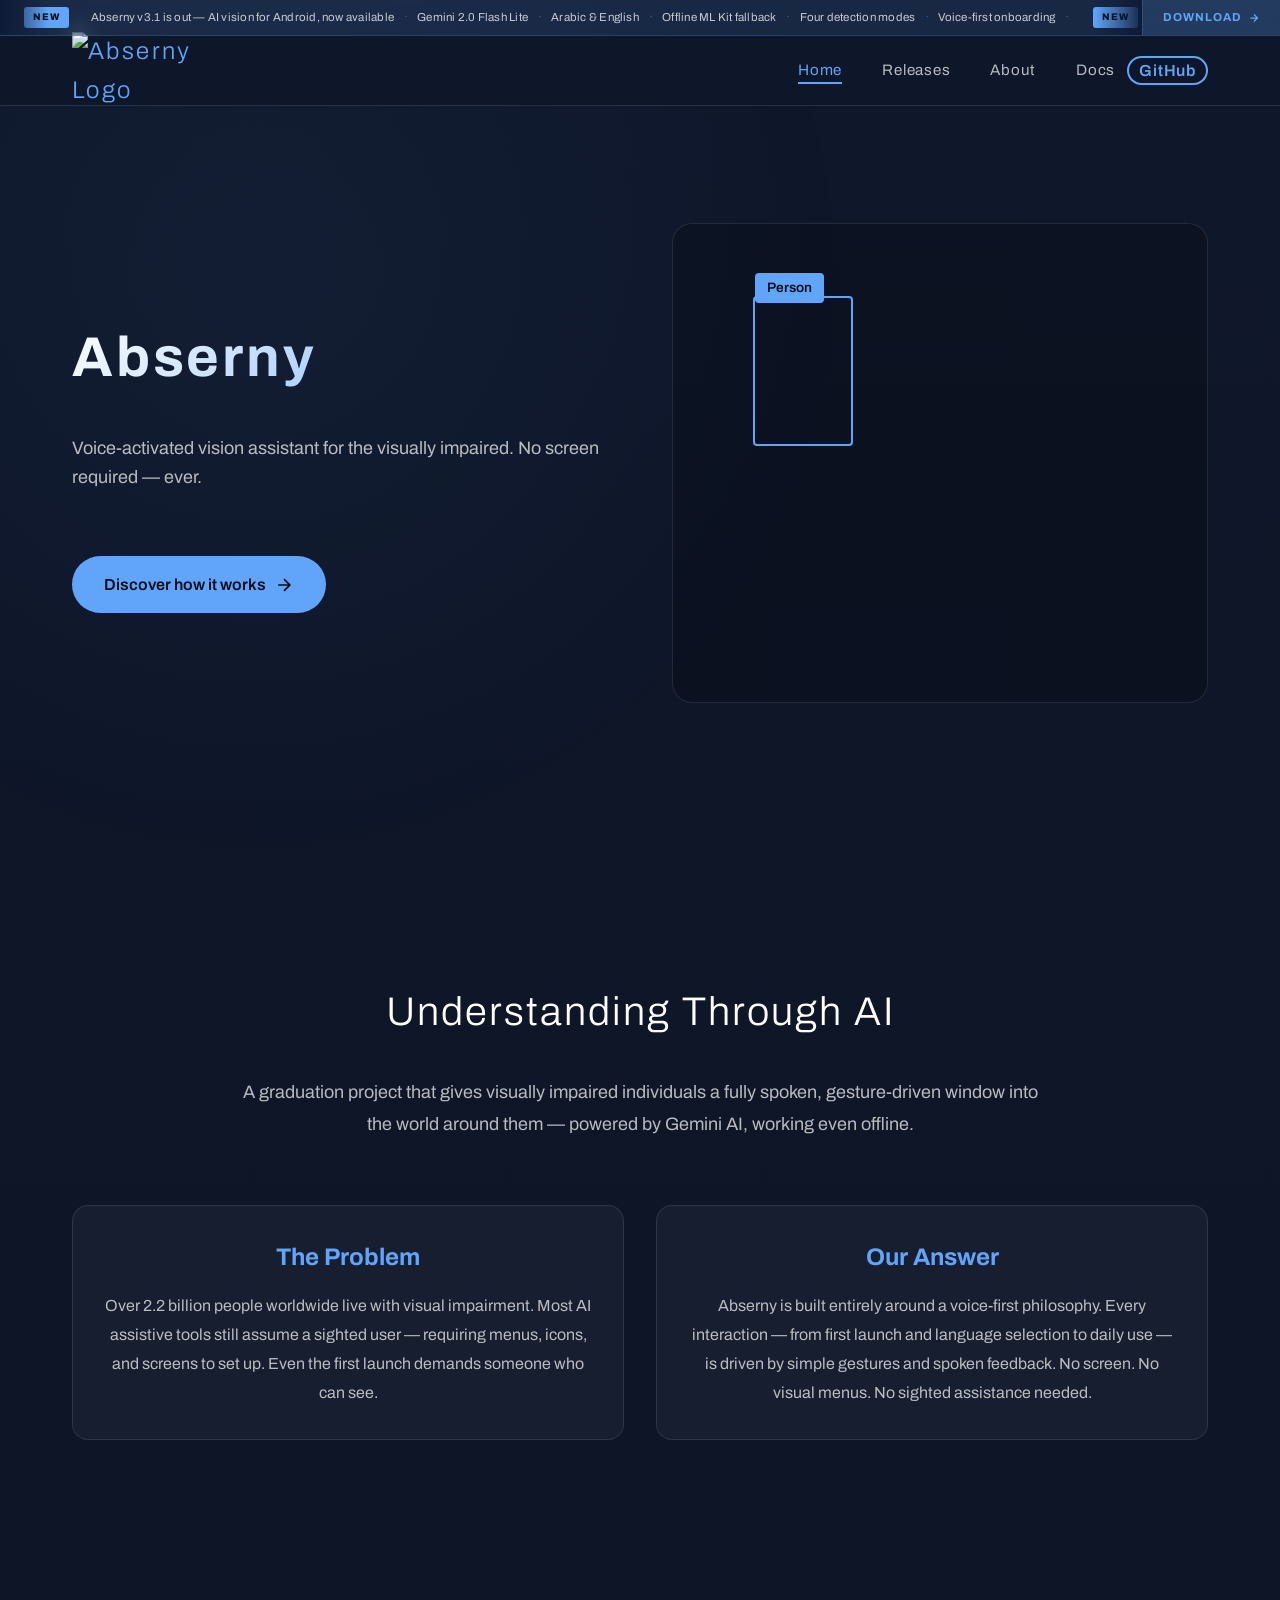
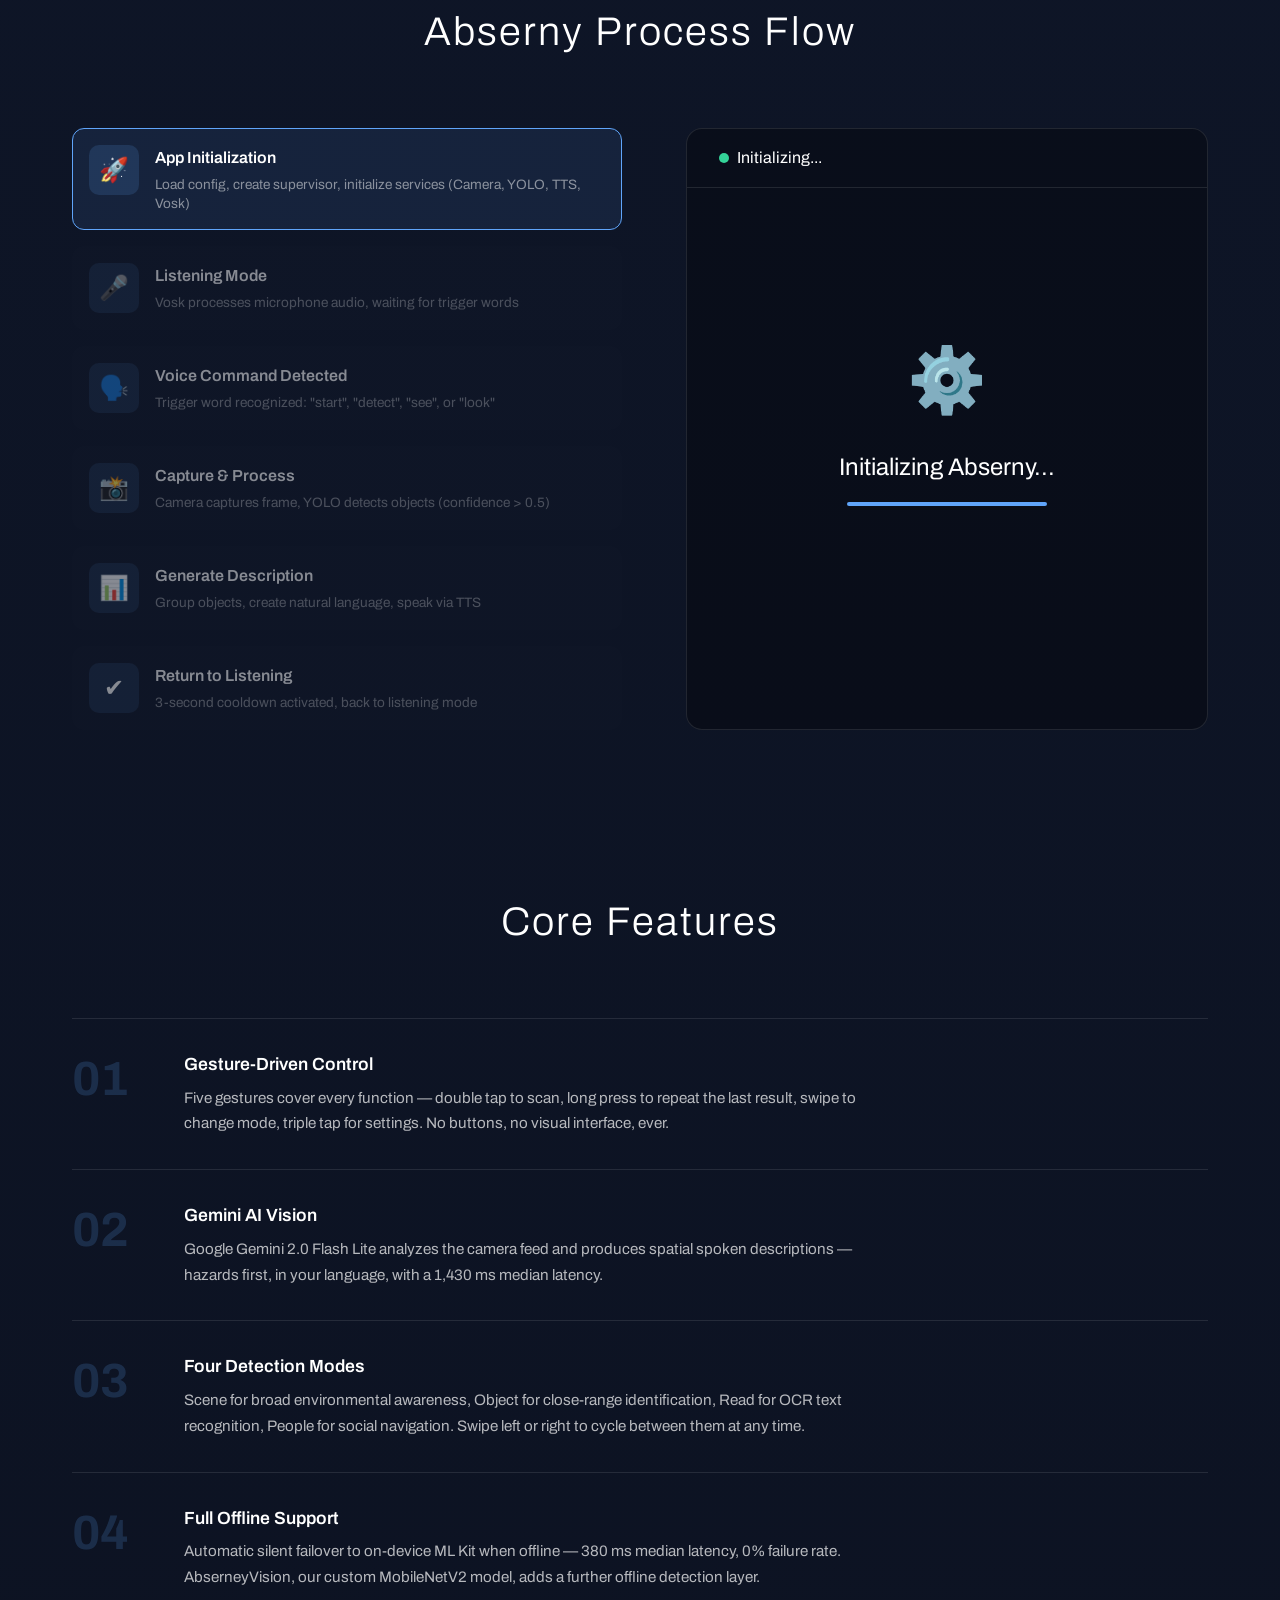
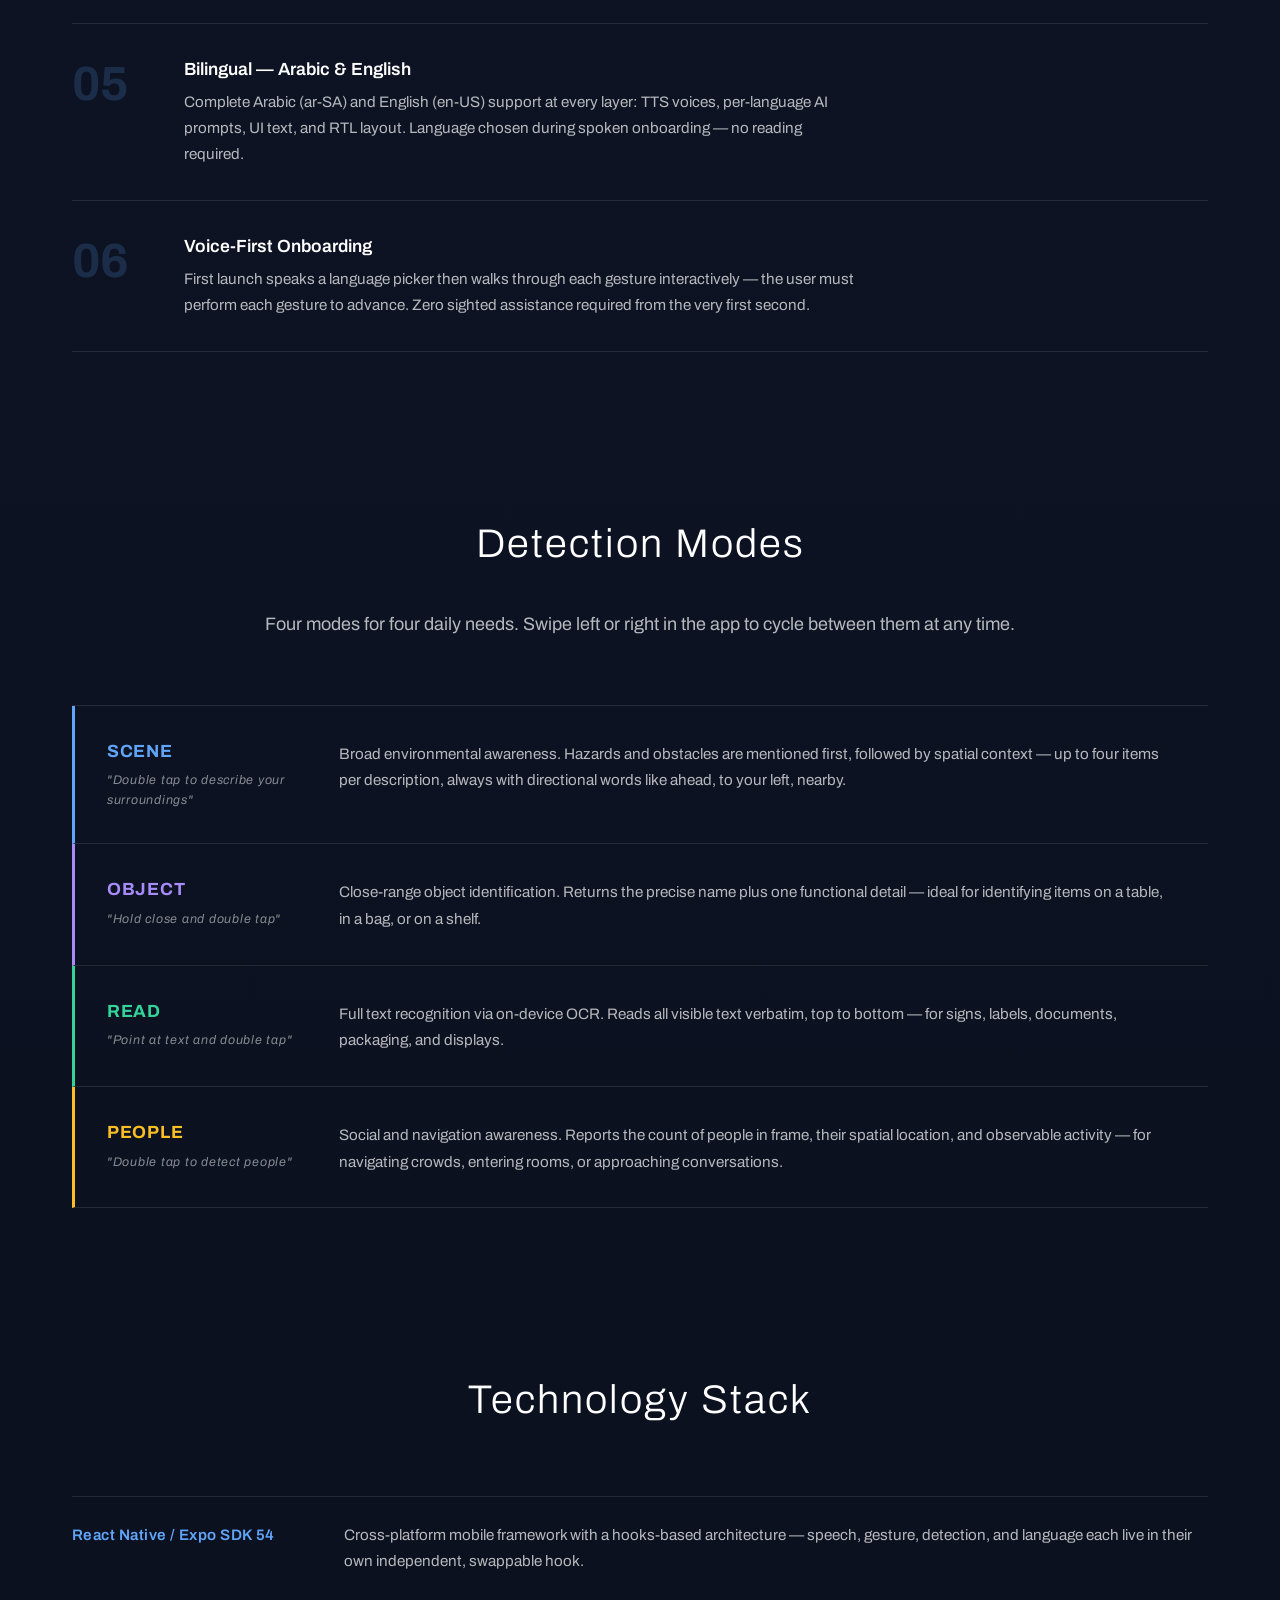
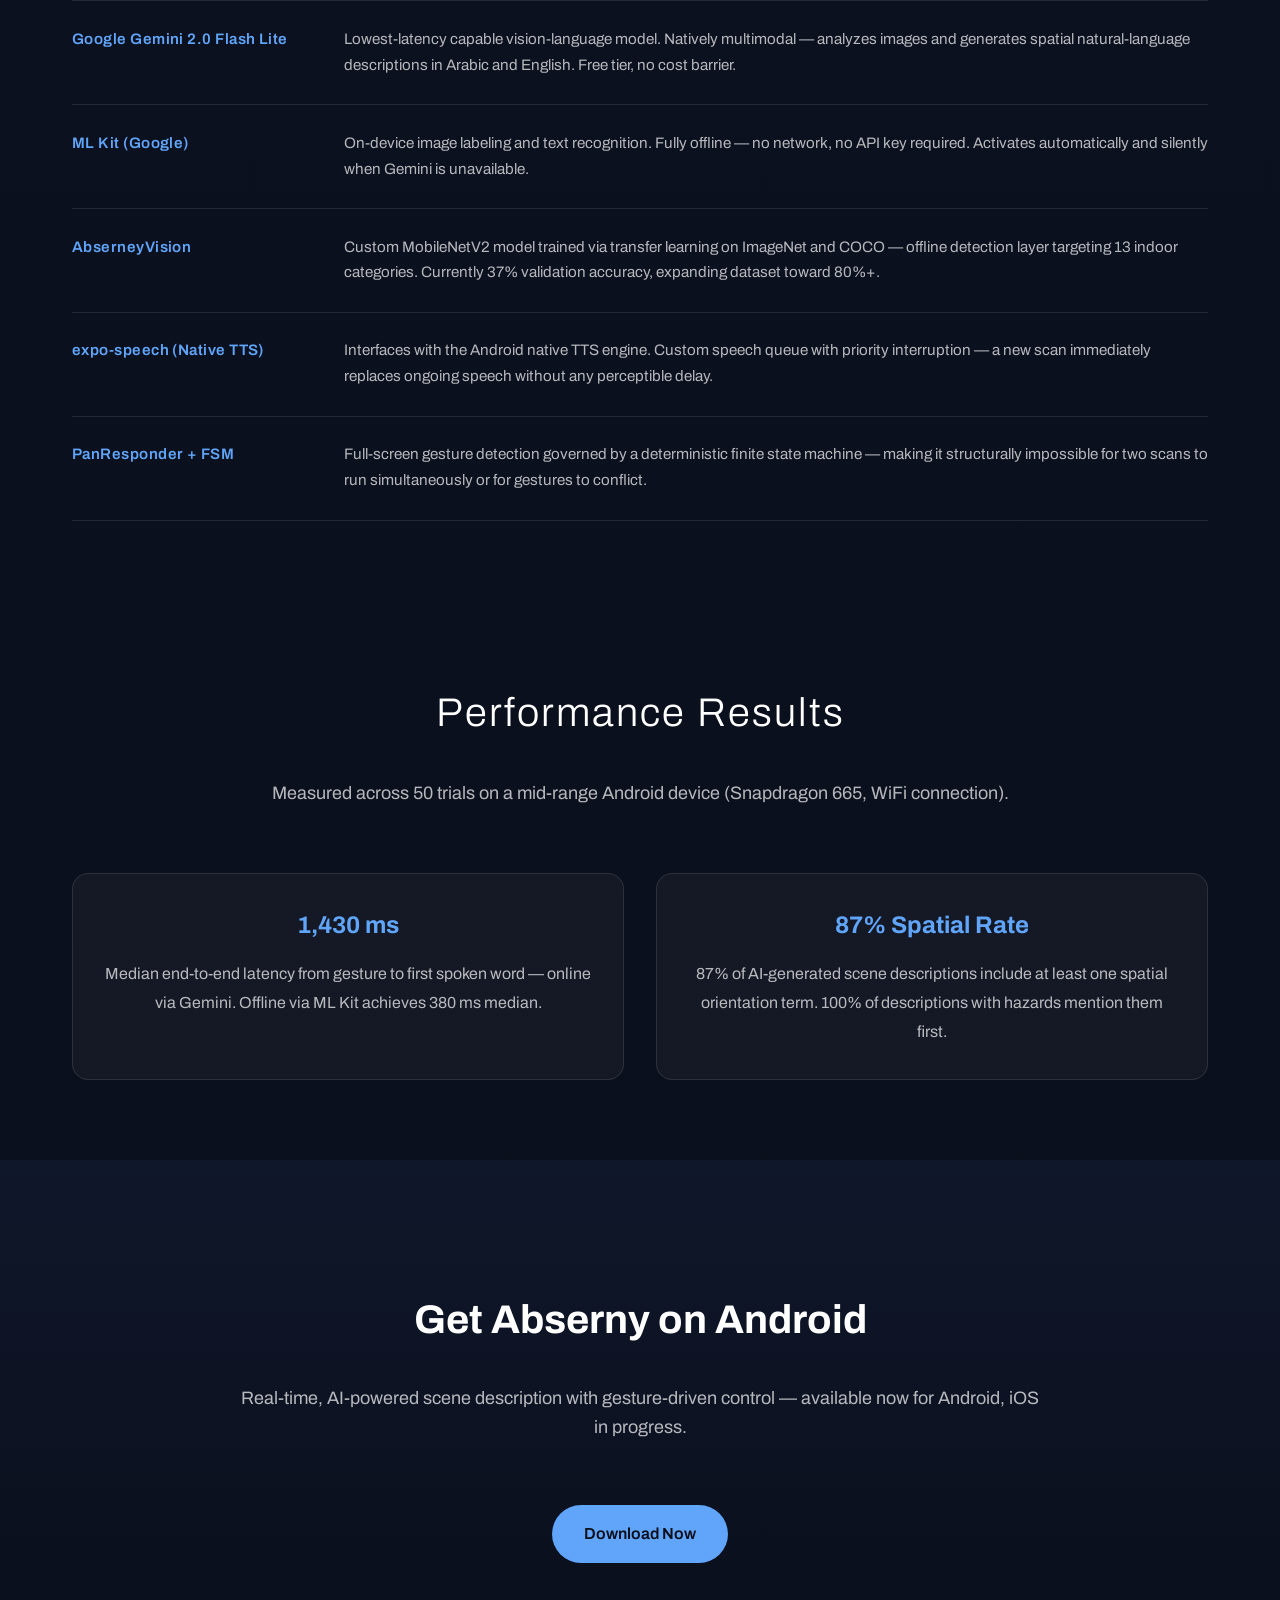
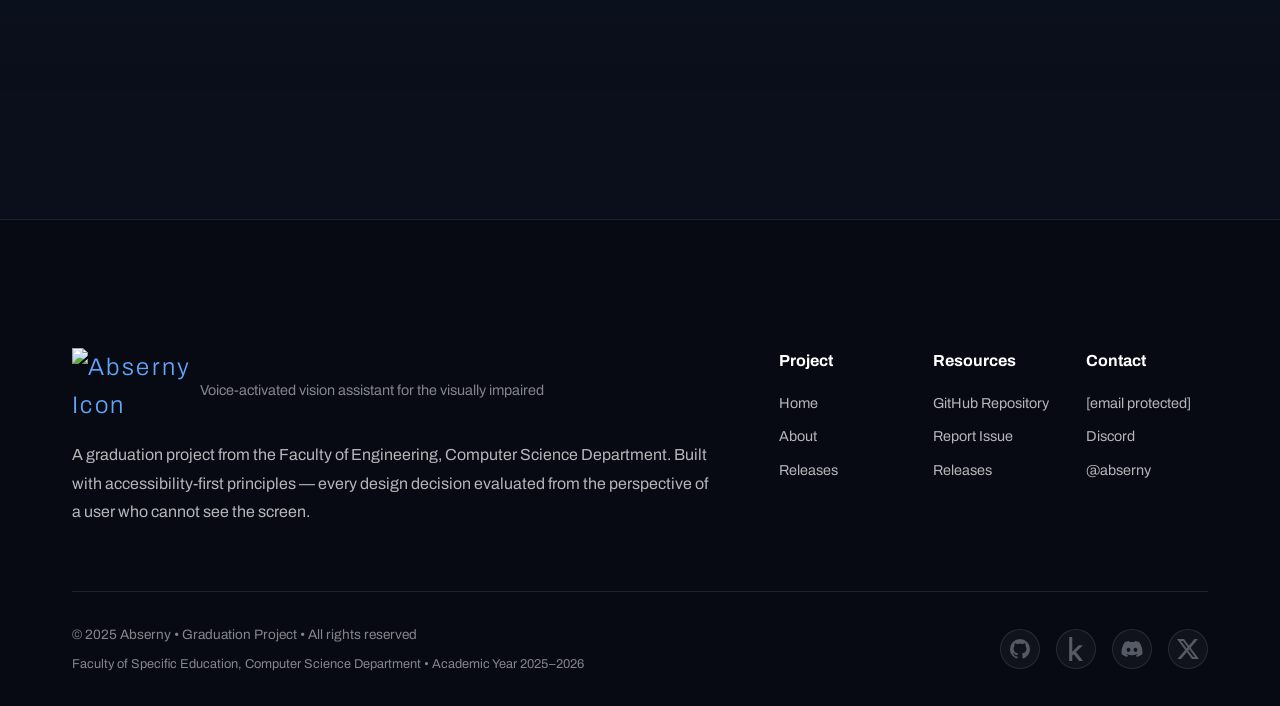
==== commit 60ea0102: "Publish release and edist stuff" ====
--- a/index.html
+++ b/index.html
@@ -361,7 +361,7 @@
                 <div class="footer-bottom">
                     <p class="copyright">
                         &copy; 2025 Abserny &bull; Graduation Project &bull; All rights reserved<br>
-                        <span class="credit">Faculty of Engineering, Computer Science Department &bull; Academic Year 2025&ndash;2026</span>
+                        <span class="credit">Faculty of Specific Education, Computer Science Department &bull; Academic Year 2025&ndash;2026</span>
                     </p>
                     <div class="social-links">
                         <a href="https://github.com/Abserny" aria-label="GitHub">
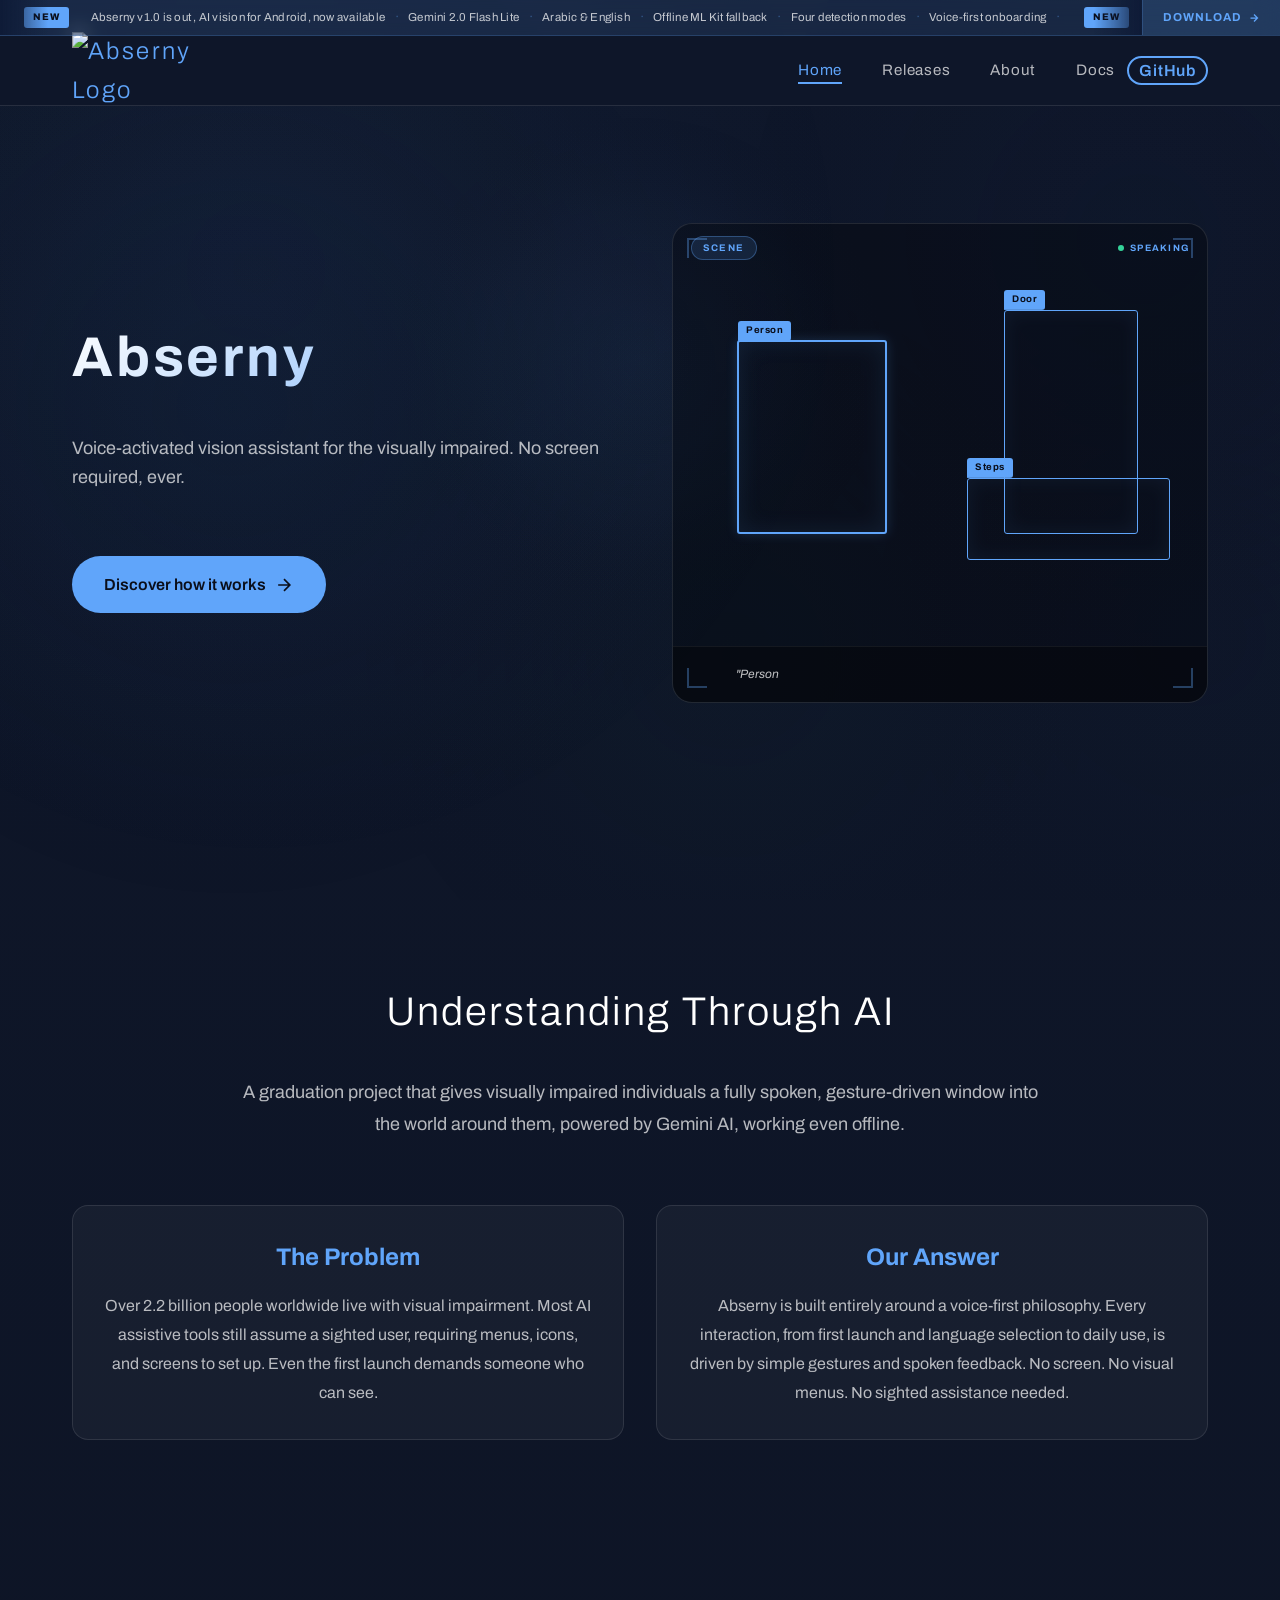
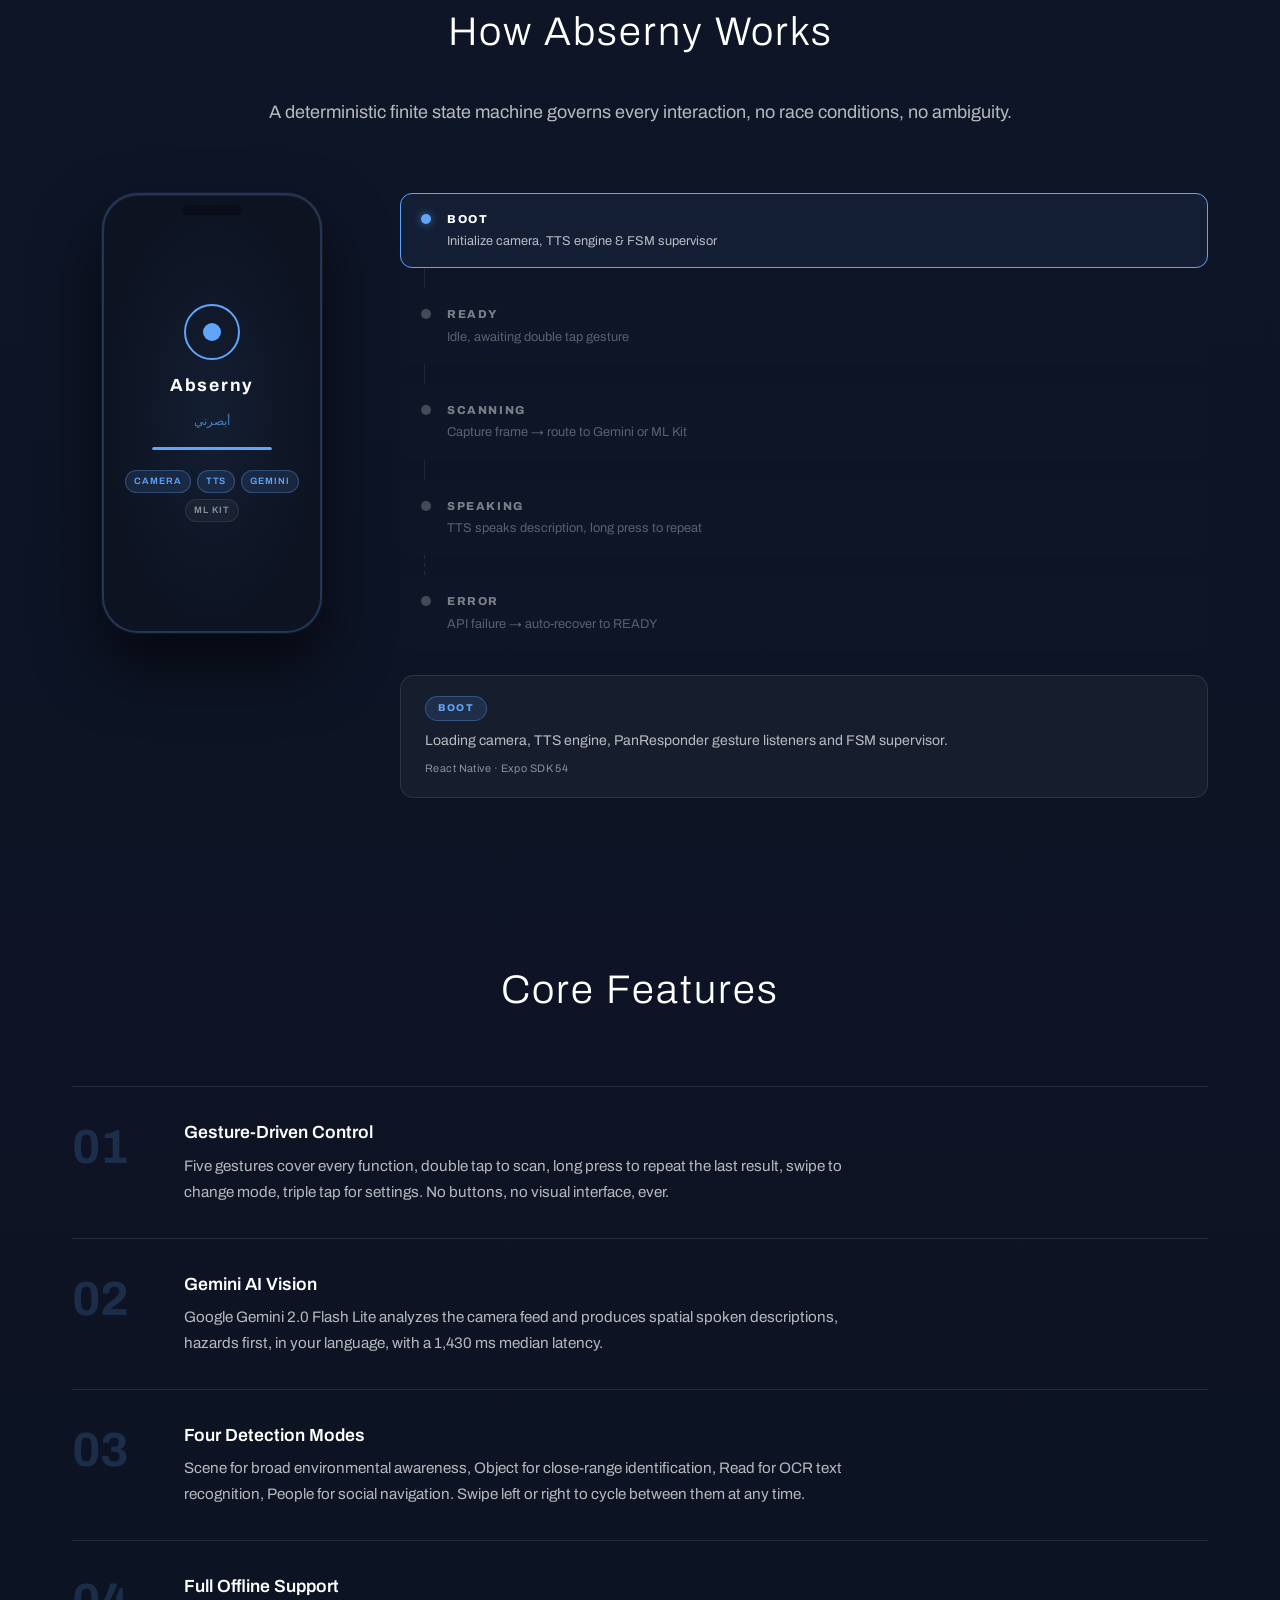
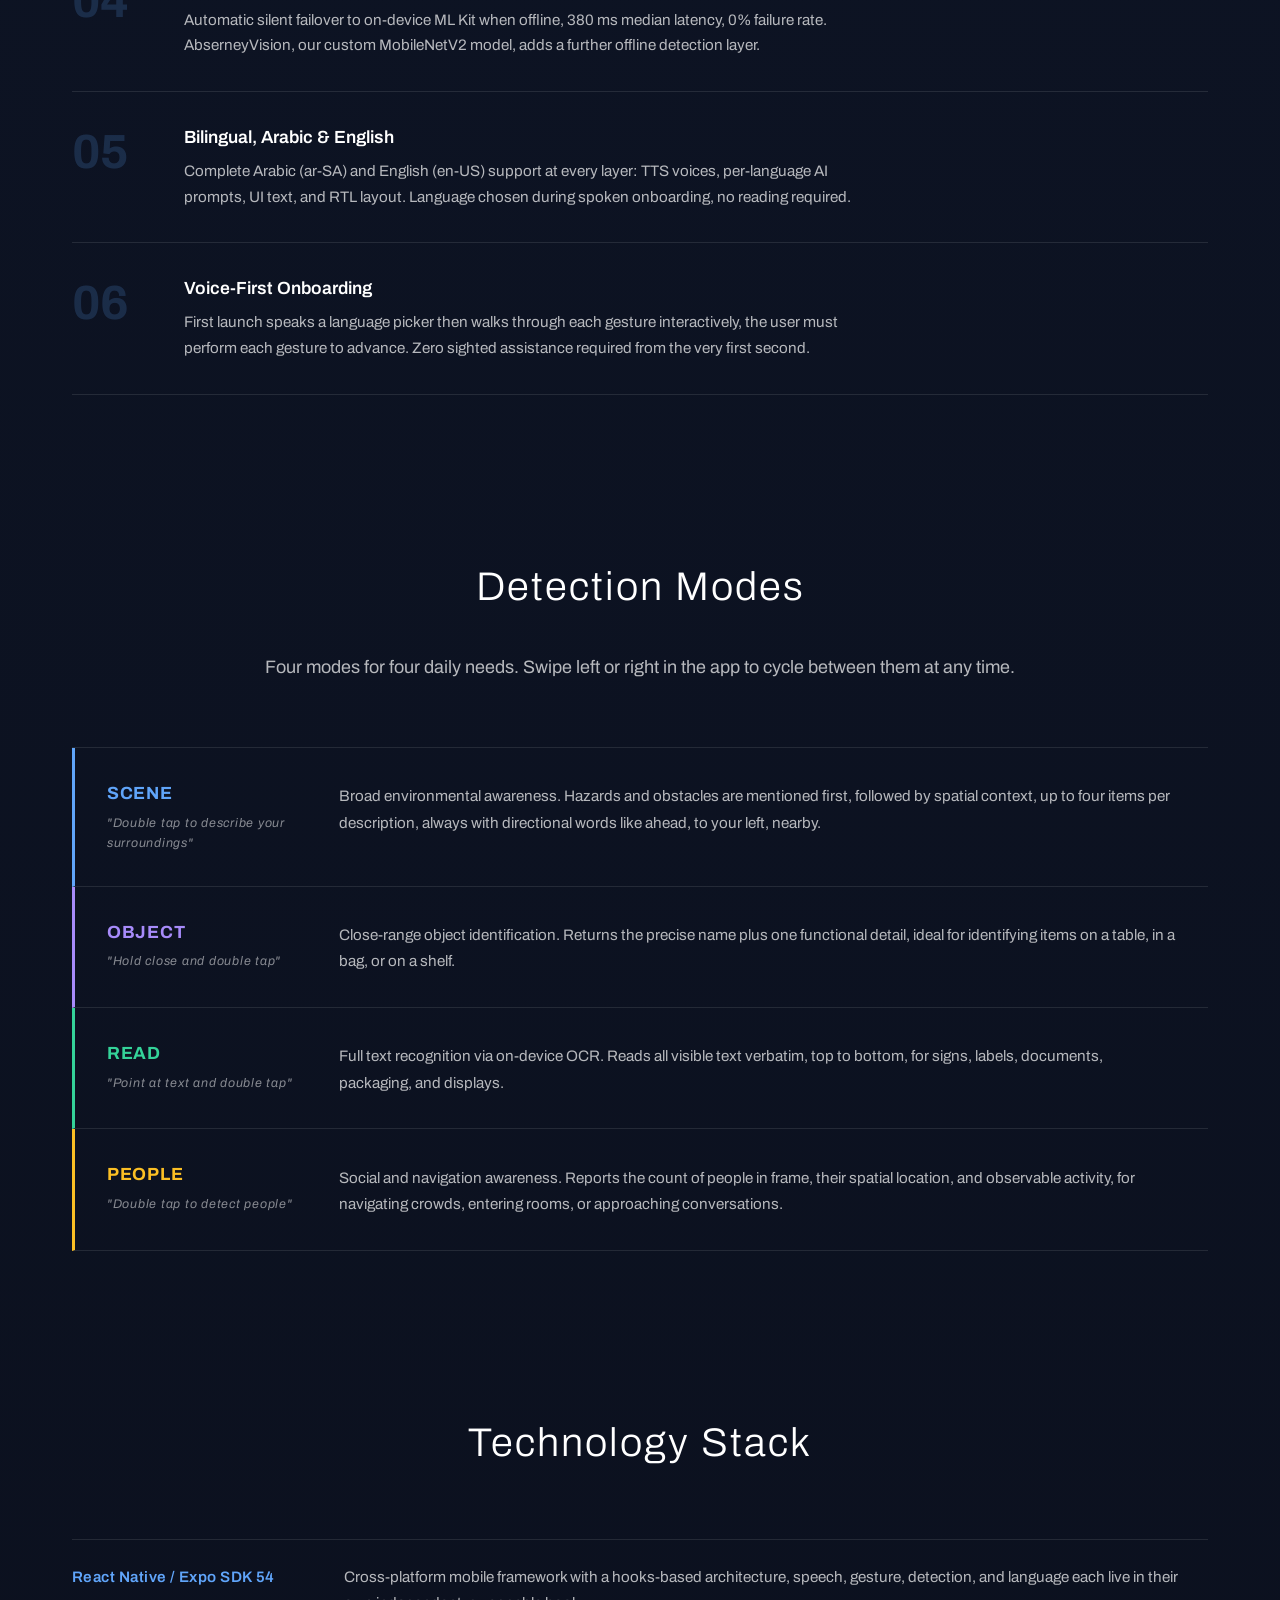
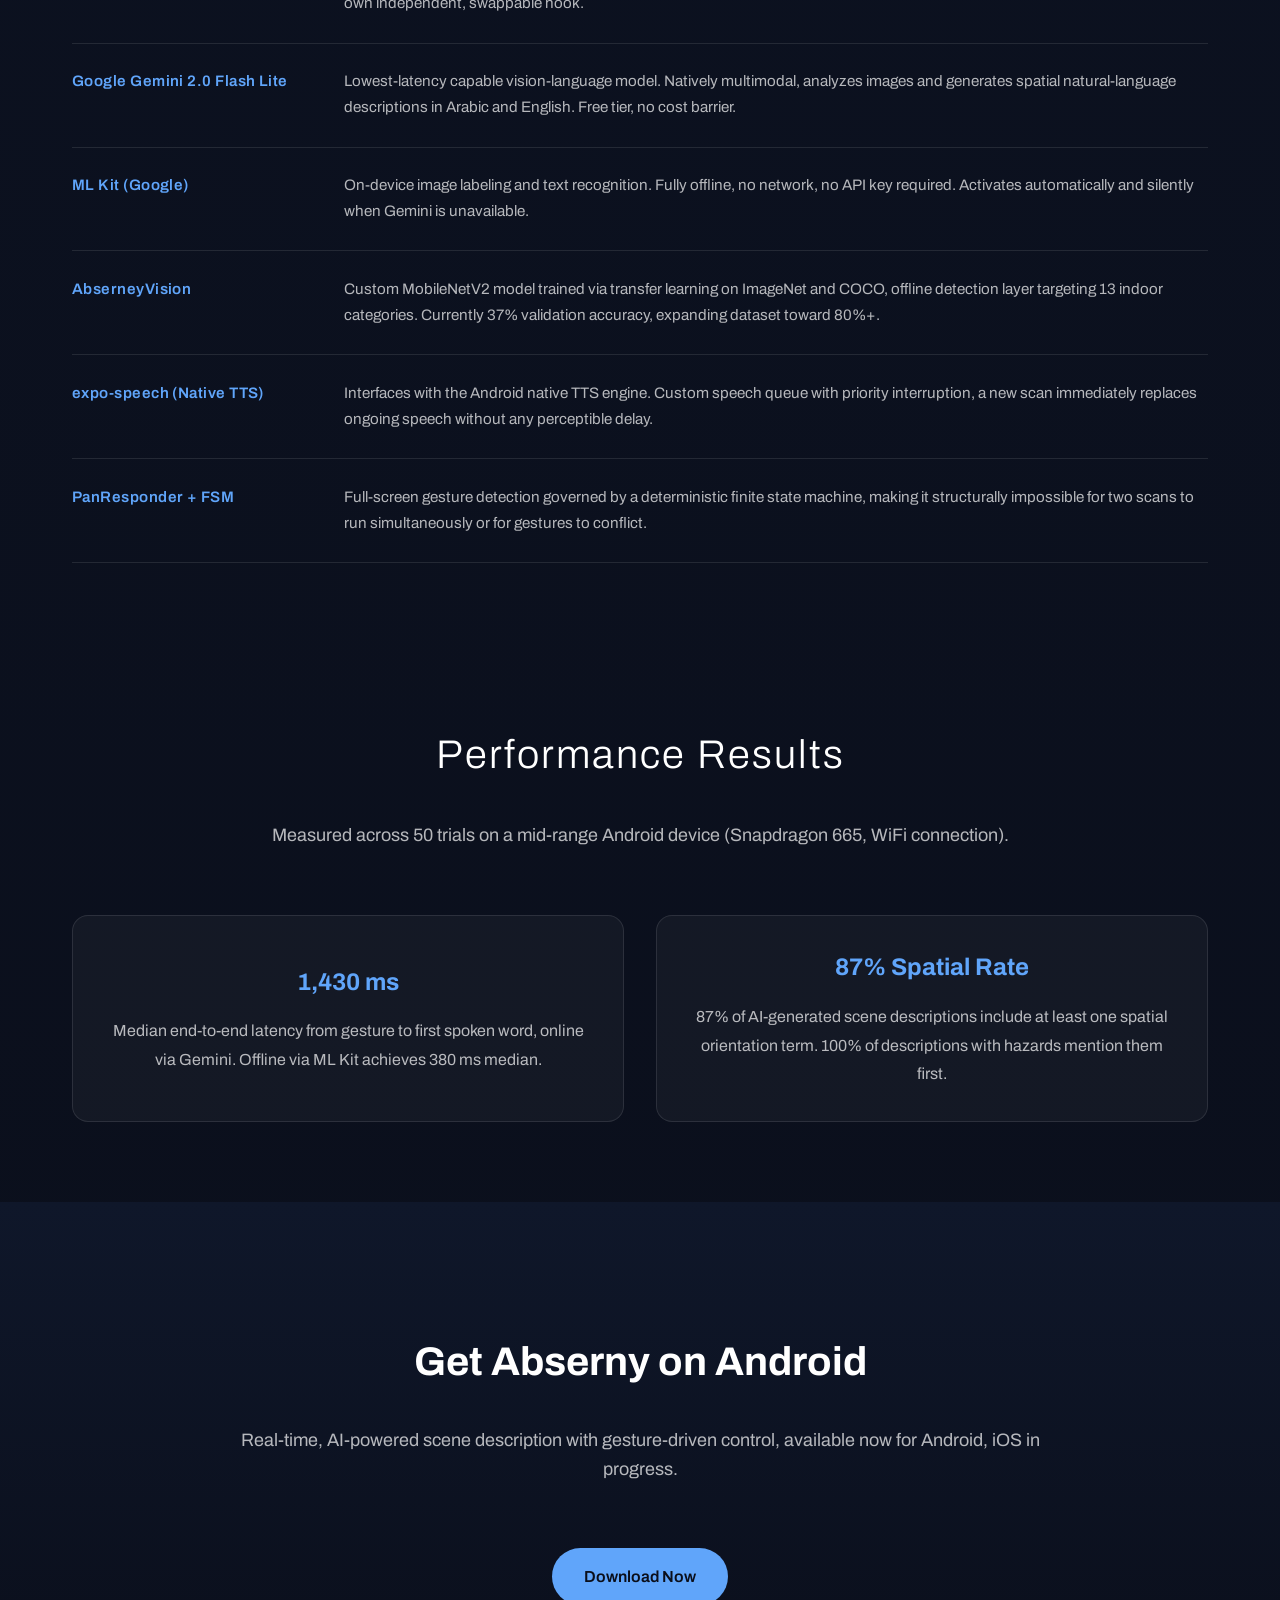
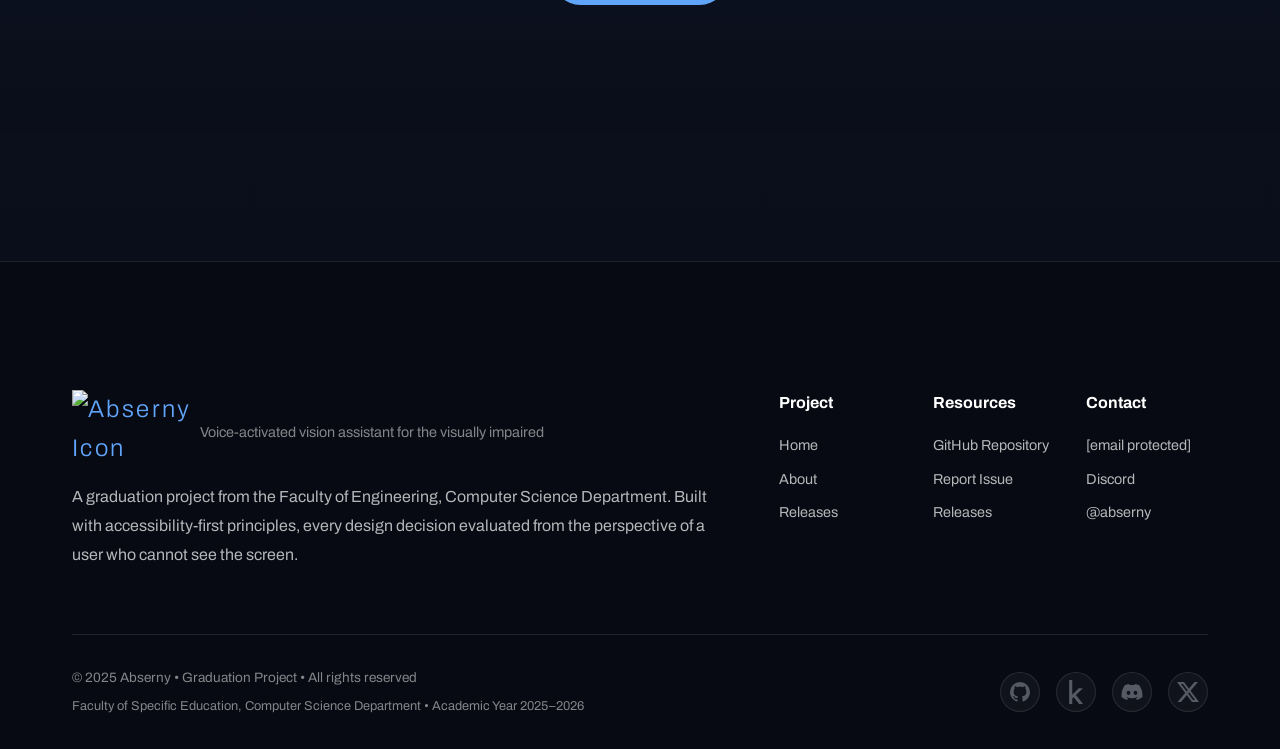
==== commit f816947f: "A BIG CHANGES" ====
--- a/index.html
+++ b/index.html
@@ -4,7 +4,7 @@
         <meta charset="UTF-8">
         <meta name="viewport" content="width=device-width, initial-scale=1.0">
         <title>Abserny - Voice-Activated Vision Assistant for the Visually Impaired</title>
-        <meta name="description" content="Abserny is an AI-powered mobile app that helps visually impaired users understand their surroundings through gesture-driven, fully spoken interaction — no screen required.">
+        <meta name="description" content="Abserny is an AI-powered mobile app that helps visually impaired users understand their surroundings through gesture-driven, fully spoken interaction, no screen required.">
 
         <!-- Fonts -->
         <link rel="preconnect" href="https://fonts.googleapis.com">
@@ -22,7 +22,7 @@
             <div class="announce-scroll-wrap">
                 <div class="announce-track">
                     <span class="announce-new">NEW</span>
-                    <span class="announce-text">Abserny v3.1 is out &mdash; AI vision for Android, now available</span>
+                    <span class="announce-text">Abserny v1.0 is out , AI vision for Android, now available</span>
                     <span class="announce-sep">·</span>
                     <span class="announce-text">Gemini 2.0 Flash Lite</span>
                     <span class="announce-sep">·</span>
@@ -36,7 +36,7 @@
                     <span class="announce-sep">·</span>
                     <!-- duplicate for loop -->
                     <span class="announce-new">NEW</span>
-                    <span class="announce-text">Abserny v3.1 is out &mdash; AI vision for Android, now available</span>
+                    <span class="announce-text">Abserny v1.0 is out , AI vision for Android, now available</span>
                     <span class="announce-sep">·</span>
                     <span class="announce-text">Gemini 2.0 Flash Lite</span>
                     <span class="announce-sep">·</span>
@@ -86,7 +86,7 @@
                     <div class="hero-content">
                         <div class="hero-text">
                             <h1>Abserny</h1>
-                            <p class="subtitle">Voice-activated vision assistant for the visually impaired. No screen required — ever.</p>
+                            <p class="subtitle">Voice-activated vision assistant for the visually impaired. No screen required, ever.</p>
                             <a href="#about" class="cta-button" aria-label="Learn more about Abserny">
                                 <span>Discover how it works</span>
                                 <svg width="20" height="20" viewBox="0 0 24 24" fill="none" stroke="currentColor" stroke-width="2">
@@ -94,24 +94,34 @@
                                 </svg>
                             </a>
                         </div>
-                        <div class="hero-visual" aria-label="Visual representation of Abserny detection states">
-                            <div class="scene-overlay">
-                                <div class="detection-box box1">
-                                    <span class="detection-label">Person</span>
-                                </div>
-                                <div class="detection-box box2">
-                                    <span class="detection-label">Steps</span>
-                                </div>
-                                <div class="detection-box box3">
-                                    <span class="detection-label">Door</span>
-                                </div>
-                                <div class="audio-wave" aria-label="Audio feedback indicator">
-                                    <div class="wave-bar"></div>
-                                    <div class="wave-bar"></div>
-                                    <div class="wave-bar"></div>
-                                    <div class="wave-bar"></div>
-                                    <div class="wave-bar"></div>
-                                </div>
+                        <div class="hero-visual" aria-label="Abserny live scene simulation">
+                            <!-- Camera POV simulation -->
+                            <div class="hv-camera-ui">
+                                <!-- Top bar: mode + status -->
+                                <div class="hv-topbar">
+                                    <div class="hv-mode-badge" id="hvModeBadge">Scene</div>
+                                    <div class="hv-status">
+                                        <span class="hv-status-dot"></span>
+                                        <span class="hv-status-text" id="hvStatusText">READY</span>
+                                    </div>
+                                </div>
+
+                                <!-- Detection layer -->
+                                <div class="hv-scene" id="hvScene"></div>
+
+                                <!-- Bottom: spoken output -->
+                                <div class="hv-output" id="hvOutput">
+                                    <div class="hv-wave">
+                                        <span></span><span></span><span></span><span></span><span></span><span></span><span></span>
+                                    </div>
+                                    <p class="hv-desc" id="hvDesc"></p>
+                                </div>
+
+                                <!-- Corner brackets -->
+                                <div class="hv-bracket hv-bracket--tl"></div>
+                                <div class="hv-bracket hv-bracket--tr"></div>
+                                <div class="hv-bracket hv-bracket--bl"></div>
+                                <div class="hv-bracket hv-bracket--br"></div>
                             </div>
                         </div>
                     </div>
@@ -125,19 +135,19 @@
                 <div class="container">
                     <h2 class="section-title">Understanding Through AI</h2>
                     <p class="section-intro">
-                        A graduation project that gives visually impaired individuals a fully spoken, gesture-driven window into the world around them — powered by Gemini AI, working even offline.
+                        A graduation project that gives visually impaired individuals a fully spoken, gesture-driven window into the world around them, powered by Gemini AI, working even offline.
                     </p>
                     <div class="about-grid">
                         <div class="about-card">
                             <h3>The Problem</h3>
                             <p>
-                                Over 2.2 billion people worldwide live with visual impairment. Most AI assistive tools still assume a sighted user — requiring menus, icons, and screens to set up. Even the first launch demands someone who can see.
+                                Over 2.2 billion people worldwide live with visual impairment. Most AI assistive tools still assume a sighted user, requiring menus, icons, and screens to set up. Even the first launch demands someone who can see.
                             </p>
                         </div>
                         <div class="about-card">
                             <h3>Our Answer</h3>
                             <p>
-                                Abserny is built entirely around a voice-first philosophy. Every interaction — from first launch and language selection to daily use — is driven by simple gestures and spoken feedback. No screen. No visual menus. No sighted assistance needed.
+                                Abserny is built entirely around a voice-first philosophy. Every interaction, from first launch and language selection to daily use, is driven by simple gestures and spoken feedback. No screen. No visual menus. No sighted assistance needed.
                             </p>
                         </div>
                     </div>
@@ -147,17 +157,76 @@
             <!-- Process Flow -->
             <section id="process">
                 <div class="container">
-                    <h2 class="section-title">Abserny Process Flow</h2>
-                    <div class="process-container" id="processSection">
-                        <div class="process-flow" id="flowSteps"></div>
-                        <div class="scene-area">
-                            <div class="scene-header">
-                                <div class="scene-status">
-                                    <div class="status-dot"></div>
-                                    <span id="statusText">System Ready</span>
-                                </div>
-                            </div>
-                            <div class="scene-stage" id="sceneStage"></div>
+                    <h2 class="section-title">How Abserny Works</h2>
+                    <p class="section-intro">A deterministic finite state machine governs every interaction, no race conditions, no ambiguity.</p>
+
+                    <div class="fsm-wrap" id="processSection">
+
+                        <!-- Phone mockup, the visual stage -->
+                        <div class="fsm-phone" id="fsmPhone">
+                            <div class="fsm-phone-shell">
+                                <div class="fsm-notch"></div>
+                                <div class="fsm-screen" id="fsmScreen">
+                                    <!-- filled by JS -->
+                                </div>
+                                <!-- gesture hint overlay -->
+                                <div class="fsm-gesture-hint" id="fsmGestureHint"></div>
+                            </div>
+                        </div>
+
+                        <!-- Right: state list + info panel -->
+                        <div class="fsm-right">
+
+                            <!-- State nodes -->
+                            <div class="fsm-states" id="fsmStates">
+                                <div class="fsm-state" data-state="BOOT">
+                                    <div class="fsm-state-dot"></div>
+                                    <div class="fsm-state-body">
+                                        <span class="fsm-state-name">BOOT</span>
+                                        <span class="fsm-state-desc">Initialize camera, TTS engine &amp; FSM supervisor</span>
+                                    </div>
+                                </div>
+                                <div class="fsm-connector"></div>
+                                <div class="fsm-state" data-state="READY">
+                                    <div class="fsm-state-dot"></div>
+                                    <div class="fsm-state-body">
+                                        <span class="fsm-state-name">READY</span>
+                                        <span class="fsm-state-desc">Idle, awaiting double tap gesture</span>
+                                    </div>
+                                </div>
+                                <div class="fsm-connector"></div>
+                                <div class="fsm-state" data-state="SCANNING">
+                                    <div class="fsm-state-dot"></div>
+                                    <div class="fsm-state-body">
+                                        <span class="fsm-state-name">SCANNING</span>
+                                        <span class="fsm-state-desc">Capture frame → route to Gemini or ML Kit</span>
+                                    </div>
+                                </div>
+                                <div class="fsm-connector"></div>
+                                <div class="fsm-state" data-state="SPEAKING">
+                                    <div class="fsm-state-dot"></div>
+                                    <div class="fsm-state-body">
+                                        <span class="fsm-state-name">SPEAKING</span>
+                                        <span class="fsm-state-desc">TTS speaks description, long press to repeat</span>
+                                    </div>
+                                </div>
+                                <div class="fsm-connector fsm-connector--return"></div>
+                                <div class="fsm-state fsm-state--error" data-state="ERROR">
+                                    <div class="fsm-state-dot"></div>
+                                    <div class="fsm-state-body">
+                                        <span class="fsm-state-name">ERROR</span>
+                                        <span class="fsm-state-desc">API failure → auto-recover to READY</span>
+                                    </div>
+                                </div>
+                            </div>
+
+                            <!-- Info panel, updates per state -->
+                            <div class="fsm-info-panel" id="fsmInfoPanel">
+                                <div class="fsm-info-badge" id="fsmInfoBadge">BOOT</div>
+                                <p class="fsm-info-text" id="fsmInfoText">Starting up…</p>
+                                <div class="fsm-info-meta" id="fsmInfoMeta"></div>
+                            </div>
+
                         </div>
                     </div>
                 </div>
@@ -172,14 +241,14 @@
                             <span class="editorial-num">01</span>
                             <div class="editorial-body">
                                 <span class="editorial-title">Gesture-Driven Control</span>
-                                <span class="editorial-desc">Five gestures cover every function — double tap to scan, long press to repeat the last result, swipe to change mode, triple tap for settings. No buttons, no visual interface, ever.</span>
+                                <span class="editorial-desc">Five gestures cover every function, double tap to scan, long press to repeat the last result, swipe to change mode, triple tap for settings. No buttons, no visual interface, ever.</span>
                             </div>
                         </div>
                         <div class="editorial-item">
                             <span class="editorial-num">02</span>
                             <div class="editorial-body">
                                 <span class="editorial-title">Gemini AI Vision</span>
-                                <span class="editorial-desc">Google Gemini 2.0 Flash Lite analyzes the camera feed and produces spatial spoken descriptions — hazards first, in your language, with a 1,430 ms median latency.</span>
+                                <span class="editorial-desc">Google Gemini 2.0 Flash Lite analyzes the camera feed and produces spatial spoken descriptions, hazards first, in your language, with a 1,430 ms median latency.</span>
                             </div>
                         </div>
                         <div class="editorial-item">
@@ -193,21 +262,21 @@
                             <span class="editorial-num">04</span>
                             <div class="editorial-body">
                                 <span class="editorial-title">Full Offline Support</span>
-                                <span class="editorial-desc">Automatic silent failover to on-device ML Kit when offline — 380 ms median latency, 0% failure rate. AbserneyVision, our custom MobileNetV2 model, adds a further offline detection layer.</span>
+                                <span class="editorial-desc">Automatic silent failover to on-device ML Kit when offline, 380 ms median latency, 0% failure rate. AbserneyVision, our custom MobileNetV2 model, adds a further offline detection layer.</span>
                             </div>
                         </div>
                         <div class="editorial-item">
                             <span class="editorial-num">05</span>
                             <div class="editorial-body">
-                                <span class="editorial-title">Bilingual — Arabic &amp; English</span>
-                                <span class="editorial-desc">Complete Arabic (ar-SA) and English (en-US) support at every layer: TTS voices, per-language AI prompts, UI text, and RTL layout. Language chosen during spoken onboarding — no reading required.</span>
+                                <span class="editorial-title">Bilingual, Arabic &amp; English</span>
+                                <span class="editorial-desc">Complete Arabic (ar-SA) and English (en-US) support at every layer: TTS voices, per-language AI prompts, UI text, and RTL layout. Language chosen during spoken onboarding, no reading required.</span>
                             </div>
                         </div>
                         <div class="editorial-item">
                             <span class="editorial-num">06</span>
                             <div class="editorial-body">
                                 <span class="editorial-title">Voice-First Onboarding</span>
-                                <span class="editorial-desc">First launch speaks a language picker then walks through each gesture interactively — the user must perform each gesture to advance. Zero sighted assistance required from the very first second.</span>
+                                <span class="editorial-desc">First launch speaks a language picker then walks through each gesture interactively, the user must perform each gesture to advance. Zero sighted assistance required from the very first second.</span>
                             </div>
                         </div>
                     </div>
@@ -225,28 +294,28 @@
                                 <span class="mode-name">Scene</span>
                                 <span class="mode-trigger">"Double tap to describe your surroundings"</span>
                             </div>
-                            <p class="mode-desc">Broad environmental awareness. Hazards and obstacles are mentioned first, followed by spatial context — up to four items per description, always with directional words like ahead, to your left, nearby.</p>
+                            <p class="mode-desc">Broad environmental awareness. Hazards and obstacles are mentioned first, followed by spatial context, up to four items per description, always with directional words like ahead, to your left, nearby.</p>
                         </div>
                         <div class="mode-row mode-object">
                             <div class="mode-label-group">
                                 <span class="mode-name">Object</span>
                                 <span class="mode-trigger">"Hold close and double tap"</span>
                             </div>
-                            <p class="mode-desc">Close-range object identification. Returns the precise name plus one functional detail — ideal for identifying items on a table, in a bag, or on a shelf.</p>
+                            <p class="mode-desc">Close-range object identification. Returns the precise name plus one functional detail, ideal for identifying items on a table, in a bag, or on a shelf.</p>
                         </div>
                         <div class="mode-row mode-read">
                             <div class="mode-label-group">
                                 <span class="mode-name">Read</span>
                                 <span class="mode-trigger">"Point at text and double tap"</span>
                             </div>
-                            <p class="mode-desc">Full text recognition via on-device OCR. Reads all visible text verbatim, top to bottom — for signs, labels, documents, packaging, and displays.</p>
+                            <p class="mode-desc">Full text recognition via on-device OCR. Reads all visible text verbatim, top to bottom, for signs, labels, documents, packaging, and displays.</p>
                         </div>
                         <div class="mode-row mode-people">
                             <div class="mode-label-group">
                                 <span class="mode-name">People</span>
                                 <span class="mode-trigger">"Double tap to detect people"</span>
                             </div>
-                            <p class="mode-desc">Social and navigation awareness. Reports the count of people in frame, their spatial location, and observable activity — for navigating crowds, entering rooms, or approaching conversations.</p>
+                            <p class="mode-desc">Social and navigation awareness. Reports the count of people in frame, their spatial location, and observable activity, for navigating crowds, entering rooms, or approaching conversations.</p>
                         </div>
                     </div>
                 </div>
@@ -259,27 +328,27 @@
                     <div class="def-list">
                         <div class="def-row">
                             <span class="def-term">React Native / Expo SDK 54</span>
-                            <span class="def-desc">Cross-platform mobile framework with a hooks-based architecture — speech, gesture, detection, and language each live in their own independent, swappable hook.</span>
+                            <span class="def-desc">Cross-platform mobile framework with a hooks-based architecture, speech, gesture, detection, and language each live in their own independent, swappable hook.</span>
                         </div>
                         <div class="def-row">
                             <span class="def-term">Google Gemini 2.0 Flash Lite</span>
-                            <span class="def-desc">Lowest-latency capable vision-language model. Natively multimodal — analyzes images and generates spatial natural-language descriptions in Arabic and English. Free tier, no cost barrier.</span>
+                            <span class="def-desc">Lowest-latency capable vision-language model. Natively multimodal, analyzes images and generates spatial natural-language descriptions in Arabic and English. Free tier, no cost barrier.</span>
                         </div>
                         <div class="def-row">
                             <span class="def-term">ML Kit (Google)</span>
-                            <span class="def-desc">On-device image labeling and text recognition. Fully offline — no network, no API key required. Activates automatically and silently when Gemini is unavailable.</span>
+                            <span class="def-desc">On-device image labeling and text recognition. Fully offline, no network, no API key required. Activates automatically and silently when Gemini is unavailable.</span>
                         </div>
                         <div class="def-row">
                             <span class="def-term">AbserneyVision</span>
-                            <span class="def-desc">Custom MobileNetV2 model trained via transfer learning on ImageNet and COCO — offline detection layer targeting 13 indoor categories. Currently 37% validation accuracy, expanding dataset toward 80%+.</span>
+                            <span class="def-desc">Custom MobileNetV2 model trained via transfer learning on ImageNet and COCO, offline detection layer targeting 13 indoor categories. Currently 37% validation accuracy, expanding dataset toward 80%+.</span>
                         </div>
                         <div class="def-row">
                             <span class="def-term">expo-speech (Native TTS)</span>
-                            <span class="def-desc">Interfaces with the Android native TTS engine. Custom speech queue with priority interruption — a new scan immediately replaces ongoing speech without any perceptible delay.</span>
+                            <span class="def-desc">Interfaces with the Android native TTS engine. Custom speech queue with priority interruption, a new scan immediately replaces ongoing speech without any perceptible delay.</span>
                         </div>
                         <div class="def-row">
                             <span class="def-term">PanResponder + FSM</span>
-                            <span class="def-desc">Full-screen gesture detection governed by a deterministic finite state machine — making it structurally impossible for two scans to run simultaneously or for gestures to conflict.</span>
+                            <span class="def-desc">Full-screen gesture detection governed by a deterministic finite state machine, making it structurally impossible for two scans to run simultaneously or for gestures to conflict.</span>
                         </div>
                     </div>
                 </div>
@@ -293,7 +362,7 @@
                     <div class="about-grid">
                         <div class="about-card">
                             <h3>1,430 ms</h3>
-                            <p>Median end-to-end latency from gesture to first spoken word — online via Gemini. Offline via ML Kit achieves 380 ms median.</p>
+                            <p>Median end-to-end latency from gesture to first spoken word, online via Gemini. Offline via ML Kit achieves 380 ms median.</p>
                         </div>
                         <div class="about-card">
                             <h3>87% Spatial Rate</h3>
@@ -307,7 +376,7 @@
             <section class="vision-section">
                 <div class="container">
                     <h2>Get Abserny on Android</h2>
-                    <p>Real-time, AI-powered scene description with gesture-driven control — available now for Android, iOS in progress.</p>
+                    <p>Real-time, AI-powered scene description with gesture-driven control, available now for Android, iOS in progress.</p>
                     <a href="install.html" class="btn-primary">Download Now</a>
                 </div>
             </section>
@@ -326,7 +395,7 @@
                         </div>
                         <p class="footer-description">
                             A graduation project from the Faculty of Engineering, Computer Science Department.
-                            Built with accessibility-first principles — every design decision evaluated from the perspective of a user who cannot see the screen.
+                            Built with accessibility-first principles, every design decision evaluated from the perspective of a user who cannot see the screen.
                         </p>
                     </div>
 
@@ -382,9 +451,7 @@
         </footer>
 
         <!-- Scripts -->
-        <script data-cfasync="false" src="/cdn-cgi/scripts/5c5dd728/cloudflare-static/email-decode.min.js"></script><script src="https://cdnjs.cloudflare.com/ajax/libs/three.js/r134/three.min.js"></script>
-        <script src="https://cdn.jsdelivr.net/npm/vanta@latest/dist/vanta.net.min.js"></script>
-        <script src="main.js"></script>
+        <script data-cfasync="false" src="/cdn-cgi/scripts/5c5dd728/cloudflare-static/email-decode.min.js"></script><script src="main.js"></script>
 
         <script>
         // Hamburger
--- a/style/style.css
+++ b/style/style.css
@@ -1,2806 +1,10 @@
-* {
-    margin: 0;
-    padding: 0;
-    box-sizing: border-box;
-}
+@import url('./base.css');
+@import url('./layout.css');
+@import url('./components.css');
+@import url('./footer.css');
+@import url('./animations.css');
+@import url('./responsive.css');
 
-:root {
-    /* Colors */
-    --bg-dark: #0a0e1a;
-    --bg-navy: #0f172a;
-    --text-primary: #ffffff;
-    --text-secondary: rgba(255, 255, 255, 0.7);
-    --text-tertiary: rgba(255, 255, 255, 0.5);
-    --accent-blue: #60a5fa;
-    --accent-blue-dim: rgba(96, 165, 250, 0.15);
-    --accent-green: #34d399;
-    --card-bg: rgba(255, 255, 255, 0.04);
-    --card-border: rgba(255, 255, 255, 0.1);
-
-    /* Spacing */
-    --spacing-xs: 0.5rem;
-    --spacing-sm: 1rem;
-    --spacing-md: 2rem;
-    --spacing-lg: 4rem;
-    --spacing-xl: 8rem;
-
-    /* Typography */
-    --font-family: "Archivo", sans-serif;
-    --font-size-base: 1rem;
-    --font-size-lg: 1.125rem;
-    --font-size-xl: 1.5rem;
-    --font-size-2xl: 2rem;
-    --font-size-3xl: 2.5rem;
-    --font-size-4xl: 3.5rem;
-
-    /* Layout */
-    --container-width: 1200px;
-    --header-height: 70px;
-    --announce-height: 36px;
-
-    /* Transitions */
-    --transition-fast: 0.2s ease;
-    --transition-normal: 0.3s ease;
-    --transition-slow: 0.5s ease;
-}
-
-/* === Global smooth transitions === */
-a, button {
-    transition: color 0.2s ease, background 0.2s ease,
-        border-color 0.2s ease, opacity 0.2s ease,
-        box-shadow 0.2s ease, transform 0.2s ease;
-}
-
-/* Smooth page sections fade-in */
-main > section {
-    animation: sectionFadeIn 0.5s ease both;
-}
-
-@keyframes sectionFadeIn {
-from { opacity: 0; transform: translateY(16px); }
-to   { opacity: 1; transform: translateY(0); }
-}
-
-main > section:nth-child(1) { animation-delay: 0.05s; }
-main > section:nth-child(2) { animation-delay: 0.10s; }
-main > section:nth-child(3) { animation-delay: 0.15s; }
-main > section:nth-child(4) { animation-delay: 0.20s; }
-main > section:nth-child(5) { animation-delay: 0.25s; }
-
-
-/* === Base Styles === */
-html {
-    scroll-behavior: smooth;
-}
-
-body {
-    font-family: var(--font-family);
-    background: linear-gradient(180deg, var(--bg-navy) 0%, var(--bg-dark) 100%);
-    color: var(--text-primary);
-    line-height: 1.6;
-    overflow-x: hidden;
-    font-size: var(--font-size-base);
-}
-
-body::before {
-    content: '';
-    position: fixed;
-    top: 0;
-    left: 0;
-    width: 100%;
-    height: 100%;
-    background: radial-gradient(circle at 20% 30%, rgba(96, 165, 250, 0.05) 0%, transparent 50%);
-    pointer-events: none;
-    z-index: 0;
-}
-
-/* === Container === */
-.container-header {
-    max-width: var(--container-width);
-    width: 100%;
-    margin: 0 auto;
-    padding: 0 var(--spacing-md);
-    position: relative;
-    z-index: 1;
-}
-
-/* === Hamburger Menu === */
-.hamburger {
-    display: none;
-    flex-direction: column;
-    justify-content: center;
-    align-items: center;
-    gap: 5px;
-    width: 40px;
-    height: 40px;
-    background: none;
-    border: none;
-    cursor: pointer;
-    padding: 4px;
-    border-radius: 8px;
-    transition: background var(--transition-fast);
-    z-index: 200;
-}
-
-.hamburger:hover {
-    background: var(--accent-blue-dim);
-}
-
-.hamburger span {
-    display: block;
-    width: 22px;
-    height: 2px;
-    background: var(--text-primary);
-    border-radius: 2px;
-    transition: all var(--transition-normal);
-    transform-origin: center;
-}
-
-.hamburger.open span:nth-child(1) {
-    transform: translateY(7px) rotate(45deg);
-}
-
-.hamburger.open span:nth-child(2) {
-    opacity: 0;
-    transform: scaleX(0);
-}
-
-.hamburger.open span:nth-child(3) {
-    transform: translateY(-7px) rotate(-45deg);
-}
-
-.container {
-    max-width: var(--container-width);
-    margin: 0 auto;
-    padding: 0 var(--spacing-md);
-    position: relative;
-    z-index: 1;
-}
-
-/* === Header === */
-header {
-    position: fixed;
-    top: 0;
-    width: 100%;
-    height: var(--header-height);
-    background: rgba(15, 23, 42, 0.95);
-    backdrop-filter: blur(10px);
-    border-bottom: 1px solid var(--card-border);
-    z-index: 100;
-    display: flex;
-    align-items: center;
-    overflow: visible;
-}
-
-.header-content {
-    display: flex;
-    justify-content: space-between;
-    align-items: center;
-    width: 100%;
-}
-
-.logo {
-    font-size: var(--font-size-xl);
-    font-weight: 300;
-    letter-spacing: 0.1em;
-    color: var(--accent-blue);
-    text-decoration: none;
-    display: flex;
-    align-items: center;
-    gap: var(--spacing-sm);
-}
-
-.logo img {
-    display: block;
-}
-
-nav {
-    display: flex;
-    align-items: center;
-    gap: 2.5rem;
-}
-
-/* Group Docs + GitHub as a paired cluster */
-.nav-end-group {
-    display: flex;
-    align-items: center;
-    gap: 0.75rem;
-}
-
-nav a.docs-link {
-    /* same style as other nav links — handled by nav a selector */
-}
-
-nav a {
-    color: var(--text-secondary);
-    text-decoration: none;
-    font-size: 0.95rem;
-    letter-spacing: 0.05em;
-    transition: color var(--transition-normal);
-    position: relative;
-}
-
-.github{
-    padding: 0 10px;
-    /* background: var(--accent-blue); */
-    color: var(--accent-blue);
-    border-radius: 50px;
-    font-weight: 600;
-    font-size: var(--font-size-base);
-    transition: all var(--transition-normal);
-    border: 2px solid var(--accent-blue);
-    cursor: pointer;
-}
-
-.github:hover {
-    background: var(--accent-blue);
-    color: var(--bg-dark);
-}
-
-nav a:hover,
-nav a.active {
-    color: var(--accent-blue);
-}
-
-nav a.active::after {
-    content: '';
-    position: absolute;
-    bottom: -1px;
-    left: 0;
-    right: 0;
-    height: 2px;
-    background: var(--accent-blue);
-}
-
-nav a i {
-    font-size: 12px;
-}
-
-/* === Hero Section === */
-.hero {
-    min-height: 100vh;
-    display: flex;
-    align-items: center;
-    position: relative;
-    padding-top: calc(var(--header-height) + var(--announce-height));
-}
-
-body.has-announce .hero {
-    padding-top: calc(var(--header-height) + var(--announce-height));
-}
-
-.hero-content {
-    display: grid;
-    grid-template-columns: 1fr 1fr;
-    gap: var(--spacing-lg);
-    align-items: center;
-}
-
-.hero-text h1 {
-    font-size: var(--font-size-4xl);
-    font-weight: 700;
-    letter-spacing: 0.05em;
-    margin-bottom: var(--spacing-md);
-    background: linear-gradient(135deg, #ffffff 0%, var(--accent-blue) 100%);
-    -webkit-background-clip: text;
-    -webkit-text-fill-color: transparent;
-    background-clip: text;
-}
-
-.subtitle {
-    font-size: var(--font-size-lg);
-    color: var(--text-secondary);
-    margin-bottom: var(--spacing-lg);
-}
-
-/* === Buttons === */
-.cta-button,
-.btn-primary,
-.btn-secondary {
-    display: inline-flex;
-    align-items: center;
-    gap: var(--spacing-xs);
-    padding: 1rem 2rem;
-    background: var(--accent-blue);
-    color: var(--bg-dark);
-    text-decoration: none;
-    border-radius: 50px;
-    font-weight: 600;
-    font-size: var(--font-size-base);
-    transition: all var(--transition-normal);
-    border: none;
-    cursor: pointer;
-}
-
-.cta-button:hover,
-.btn-primary:hover {
-    /* transform: scale(1.05); */
-    /* box-shadow: 0 10px 30px rgba(96, 165, 250, 0.4); */
-}
-
-.btn-secondary {
-    background: var(--accent-blue-dim);
-    color: var(--accent-blue);
-    border: 1px solid var(--accent-blue);
-}
-
-.btn-secondary:hover {
-    background: rgba(96, 165, 250, 0.25);
-}
-
-/* === Sections === */
-section {
-    padding: 5rem 0;
-    position: relative;
-}
-
-.section-title {
-    font-size: var(--font-size-3xl);
-    font-weight: 300;
-    letter-spacing: 0.05em;
-    text-align: center;
-    margin-bottom: var(--spacing-md);
-}
-
-.section-intro {
-    text-align: center;
-    font-size: var(--font-size-lg);
-    color: var(--text-secondary);
-    max-width: 800px;
-    margin: 0 auto var(--spacing-lg);
-    line-height: 1.8;
-}
-
-/* === Cards === */
-.card,
-.about-card,
-.feature,
-.tech-card,
-.value-card {
-    background: var(--card-bg);
-    border: 1px solid var(--card-border);
-    border-radius: 16px;
-    padding: var(--spacing-md);
-    transition: all var(--transition-normal);
-}
-
-.card:hover,
-.about-card:hover,
-.feature:hover,
-.tech-card:hover,
-.value-card:hover {
-    border-color: var(--accent-blue);
-    /* transform: translateY(-10px); */
-    /* box-shadow: 0 20px 40px rgba(96, 165, 250, 0.1); */
-}
-
-.card h3,
-.about-card h3,
-.feature h3,
-.tech-card h4,
-.value-card h3 {
-    color: var(--accent-blue);
-    margin-bottom: var(--spacing-sm);
-    font-size: var(--font-size-xl);
-}
-
-.card p,
-.about-card p,
-.feature p,
-.tech-card p,
-.value-card p {
-    color: var(--text-secondary);
-    line-height: 1.8;
-}
-
-/* === Grids === */
-.about-grid,
-.features-grid,
-.tech-grid,
-.values-grid {
-    display: grid;
-    text-align: center;
-    grid-template-columns: repeat(auto-fit, minmax(300px, 1fr));
-    gap: var(--spacing-md);
-    margin-top: var(--spacing-lg);
-}
-
-/* === Process Flow Animation === */
-.process-container {
-    display: grid;
-    grid-template-columns: 550px 1fr;
-    gap: var(--spacing-lg);
-    margin-top: var(--spacing-lg);
-    align-items: start;
-}
-
-.process-flow {
-    display: flex;
-    flex-direction: column;
-    gap: var(--spacing-sm);
-}
-
-.flow-step {
-    display: flex;
-    gap: var(--spacing-sm);
-    padding: var(--spacing-sm);
-    background: rgba(255, 255, 255, 0.02);
-    border-radius: 12px;
-    border: 1px solid transparent;
-    transition: all var(--transition-normal);
-    opacity: 0.5;
-}
-
-.flow-step.active {
-    opacity: 1;
-    border-color: var(--accent-blue);
-    background: rgba(96, 165, 250, 0.1);
-}
-
-.step-icon {
-    width: 50px;
-    height: 50px;
-    display: flex;
-    align-items: center;
-    justify-content: center;
-    font-size: 1.5rem;
-    background: var(--accent-blue-dim);
-    border-radius: 10px;
-    flex-shrink: 0;
-}
-
-.step-content {
-    flex: 1;
-}
-
-.step-title {
-    font-weight: 600;
-    margin-bottom: 0.25rem;
-    color: var(--text-primary);
-}
-
-.step-desc {
-    font-size: 0.85rem;
-    color: var(--text-tertiary);
-    line-height: 1.4;
-}
-
-.scene-area {
-    background: rgba(0, 0, 0, 0.3);
-    border: 1px solid var(--card-border);
-    border-radius: 16px;
-    height: 100%;
-    position: relative;
-    overflow: hidden;
-}
-
-.scene-header {
-    padding: var(--spacing-sm) var(--spacing-md);
-    border-bottom: 1px solid var(--card-border);
-}
-
-.scene-status {
-    display: flex;
-    align-items: center;
-    gap: var(--spacing-xs);
-}
-
-.status-dot {
-    width: 10px;
-    height: 10px;
-    background: var(--accent-green);
-    border-radius: 50%;
-    animation: pulse 2s infinite;
-}
-
-@keyframes pulse {
-0%, 100% { opacity: 1; }
-50% { opacity: 0.5; }
-}
-
-.scene-stage {
-    padding: var(--spacing-md);
-    max-height: 460px;
-    min-height: 460px;
-    display: flex;
-    flex-direction: column;
-    justify-content: center;
-    align-items: center;
-    position: relative;
-    overflow: hidden;
-}
-
-/* Animation Screens */
-.init-screen,
-.listening-screen,
-.voice-command-screen,
-.detection-screen,
-.complete-screen {
-    text-align: center;
-    opacity: 0;
-    transform: scale(0.9);
-    transition: all var(--transition-slow);
-}
-
-.init-screen.active,
-.listening-screen.active,
-.voice-command-screen.active,
-.detection-screen.active,
-.complete-screen.active {
-    opacity: 1;
-    transform: scale(1);
-}
-
-.init-icon,
-.mic-icon-large,
-.complete-icon {
-    font-size: 4rem;
-    margin-bottom: var(--spacing-sm);
-}
-
-.init-text,
-.listening-text,
-.voice-text,
-.complete-text {
-    font-size: var(--font-size-xl);
-    margin-bottom: var(--spacing-sm);
-}
-
-.trigger-words,
-.cooldown-timer {
-    color: var(--text-tertiary);
-    font-size: 0.9rem;
-}
-
-.init-progress {
-    width: 200px;
-    height: 4px;
-    background: rgba(255, 255, 255, 0.1);
-    border-radius: 2px;
-    margin: var(--spacing-sm) auto 0;
-    overflow: hidden;
-}
-
-.init-progress-bar {
-    height: 100%;
-    background: var(--accent-blue);
-    animation: progress 2s ease-in-out infinite;
-}
-
-@keyframes progress {
-0% { width: 0%; }
-50% { width: 70%; }
-100% { width: 100%; }
-}
-
-/* Voice Wave Animation */
-.voice-wave {
-    display: flex;
-    gap: 8px;
-    justify-content: center;
-    margin-bottom: var(--spacing-sm);
-}
-
-.voice-circle {
-    width: 20px;
-    height: 20px;
-    background: var(--accent-blue);
-    border-radius: 50%;
-    animation: wave 1.5s ease-in-out infinite;
-}
-
-.voice-circle:nth-child(2) { animation-delay: 0.2s; }
-.voice-circle:nth-child(3) { animation-delay: 0.4s; }
-
-@keyframes wave {
-0%, 100% { transform: scale(1); opacity: 1; }
-50% { transform: scale(1.5); opacity: 0.5; }
-}
-
-/* Detection Boxes */
-.detection-screen {
-    position: relative;
-    width: 100%;
-    height: 400px;
-}
-
-.camera-flash {
-    position: absolute;
-    inset: 0;
-    background: white;
-    opacity: 0;
-    transition: opacity 0.3s;
-}
-
-.camera-flash.active {
-    opacity: 0.8;
-}
-
-.detection-box {
-    position: absolute;
-    border: 2px solid var(--accent-blue);
-    border-radius: 4px;
-    opacity: 0;
-}
-
-.detection-label {
-    position: absolute;
-    top: -25px;
-    left: 0;
-    background: var(--accent-blue);
-    color: var(--bg-dark);
-    padding: 0.25rem 0.75rem;
-    border-radius: 4px;
-    font-size: 0.85rem;
-    font-weight: 600;
-}
-
-@keyframes boxDraw {
-from {
-    opacity: 0;
-    transform: scale(0.7);
-}
-to {
-    opacity: 1;
-    transform: scale(1);
-}
-}
-
-
-/* Audio Wave */
-.audio-wave {
-    display: flex;
-    gap: 6px;
-    justify-content: center;
-    align-items: flex-end;
-    height: 60px;
-    margin: var(--spacing-md) 0;
-    opacity: 0;
-}
-
-.audio-wave.active {
-    opacity: 1;
-}
-
-.wave-bar {
-    width: 6px;
-    background: var(--accent-blue);
-    border-radius: 3px;
-    animation: audioWave 1s ease-in-out infinite;
-}
-
-.wave-bar:nth-child(2) { animation-delay: 0.1s; }
-.wave-bar:nth-child(3) { animation-delay: 0.2s; }
-.wave-bar:nth-child(4) { animation-delay: 0.3s; }
-.wave-bar:nth-child(5) { animation-delay: 0.4s; }
-
-@keyframes audioWave {
-0%, 100% { height: 10px; }
-50% { height: 50px; }
-}
-
-.result-text {
-    display: block;
-    margin-top: var(--spacing-sm);
-    font-size: 1rem;
-    color: var(--accent-green);
-    opacity: 0;
-    text-align: center;
-    padding: 0.6rem 1.2rem;
-    border-radius: 10px;
-    background: rgba(52, 211, 153, 0.08);
-    border: 1px solid rgba(52, 211, 153, 0.2);
-    max-width: 320px;
-    line-height: 1.5;
-}
-
-.result-text.active {
-    opacity: 1;
-    animation: fadeIn 0.5s ease-in;
-}
-
-@keyframes fadeIn {
-from { opacity: 0; transform: translateY(6px); }
-to   { opacity: 1; transform: translateY(0); }
-}
-
-/* === Hero Visual === */
-.hero-visual {
-    position: relative;
-    height: 480px;
-    background: rgba(0, 0, 0, 0.2);
-    border-radius: 20px;
-    border: 1px solid var(--card-border);
-    overflow: hidden;
-}
-
-.scene-overlay {
-    position: absolute;
-    inset: 0;
-    display: flex;
-    align-items: center;
-    justify-content: center;
-}
-
-.detection-box.floating {
-    animation: float 3s ease-in-out infinite;
-}
-
-
-.detection-box.box1 {
-    top: 15%;
-    left: 15%;
-    width: 100px;
-    height: 150px;
-    animation-delay: 0s;
-}
-
-.detection-box.box2 {
-    top: 40%;
-    right: 20%;
-    width: 120px;
-    height: 80px;
-    animation-delay: 1s;
-}
-
-.detection-box.box3 {
-    top: 35%;
-    left: 40%;
-    width: 80px;
-    height: 80px;
-    animation-delay: 2s;
-}
-
-@keyframes float {
-0%, 100% { transform: translateY(0px); }
-50% { transform: translateY(-20px); }
-}
-
-.hero-visual .audio-wave {
-    position: absolute;
-    bottom: 24px;
-    left: 50%;
-    transform: translateX(-50%);
-    opacity: 1;
-    margin: 0;
-}
-
-/* === About Section Styles === */
-.about-hero {
-    min-height: 80vh;
-    display: flex;
-    align-items: center;
-    padding: calc(var(--header-height) + var(--spacing-xl)) 0 var(--spacing-xl);
-}
-
-.about-hero-content {
-    text-align: center;
-    max-width: 900px;
-    margin: 0 auto;
-}
-
-.about-hero h1 {
-    font-size: 4rem;
-    font-weight: 700;
-    letter-spacing: 0.05em;
-    margin-bottom: var(--spacing-md);
-}
-
-.story-section {
-    padding: var(--spacing-xl) 0;
-}
-
-.story-grid {
-    display: grid;
-    grid-template-columns: 1fr 1fr;
-    gap: var(--spacing-lg);
-    align-items: center;
-    margin-bottom: var(--spacing-xl);
-}
-
-.story-grid.reverse {
-    direction: rtl;
-}
-
-.story-grid.reverse > div {
-    direction: ltr;
-}
-
-.story-image {
-    border-radius: 16px;
-    overflow: hidden;
-    box-shadow: 0 20px 40px rgba(0, 0, 0, 0.4);
-}
-
-.story-image img {
-    width: 100%;
-    height: auto;
-    display: block;
-}
-
-.story-content h2 {
-    font-size: var(--font-size-3xl);
-    font-weight: 300;
-    margin-bottom: var(--spacing-md);
-    color: var(--accent-blue);
-}
-
-.story-content p {
-    font-size: var(--font-size-lg);
-    color: var(--text-secondary);
-    margin-bottom: var(--spacing-md);
-}
-
-.vision-section {
-    background: linear-gradient(to bottom, var(--bg-navy), var(--bg-dark));
-    padding: var(--spacing-xl) 0;
-    text-align: center;
-}
-
-.vision-section h2 {
-    font-size: var(--font-size-3xl);
-    margin-bottom: var(--spacing-md);
-}
-
-.vision-section p {
-    max-width: 800px;
-    margin: 0 auto var(--spacing-lg);
-    font-size: var(--font-size-lg);
-    color: var(--text-secondary);
-}
-
-.value-icon {
-    width: 60px;
-    height: 60px;
-    background: var(--accent-blue-dim);
-    border-radius: 50%;
-    display: flex;
-    align-items: center;
-    justify-content: center;
-    margin: 0 auto var(--spacing-md);
-    font-size: 1.8rem;
-}
-
-/* Team Grid */
-.team-section {
-    padding: var(--spacing-xl) 0;
-    background: var(--bg-navy);
-}
-
-.team-grid {
-    display: grid;
-    grid-template-columns: repeat(auto-fit, minmax(250px, 1fr));
-    gap: var(--spacing-md);
-    margin-top: var(--spacing-lg);
-}
-
-.team-member {
-    background: var(--card-bg);
-    border: 1px solid var(--card-border);
-    border-radius: 20px;
-    overflow: hidden;
-    text-align: center;
-    transition: all var(--transition-normal);
-}
-
-.team-member:hover {
-    border-color: var(--accent-blue);
-    /* transform: translateY(-10px); */
-}
-
-.team-photo {
-    width: 100%;
-    height: 280px;
-    object-fit: cover;
-}
-
-.team-info {
-    padding: var(--spacing-md);
-}
-
-.team-info h3 {
-    font-size: 1.3rem;
-    margin-bottom: var(--spacing-xs);
-}
-
-.team-info .role {
-    color: var(--accent-blue);
-    font-size: 0.95rem;
-    margin-bottom: var(--spacing-sm);
-}
-
-/* === Footer === */
-.site-footer {
-    background: rgba(0, 0, 0, 0.3);
-    border-top: 1px solid var(--card-border);
-    padding: var(--spacing-xl) 0 var(--spacing-md);
-    margin-top: var(--spacing-xl);
-}
-
-.footer-content {
-    display: grid;
-    grid-template-columns: 1.5fr 1fr;
-    gap: var(--spacing-lg);
-    margin-bottom: var(--spacing-lg);
-}
-
-.footer-logo {
-    display: flex;
-    align-items: center;
-    gap: var(--spacing-xs);
-    margin-bottom: var(--spacing-sm);
-}
-
-.logo-text {
-    font-size: var(--font-size-xl);
-    font-weight: 300;
-    letter-spacing: 0.1em;
-    color: var(--accent-blue);
-    display: flex;
-    align-items: center;
-    gap: var(--spacing-xs);
-}
-
-.footer-tagline {
-    color: var(--text-tertiary);
-    font-size: 0.9rem;
-    margin-top: var(--spacing-xs);
-}
-
-.footer-description {
-    color: var(--text-secondary);
-    line-height: 1.8;
-    margin-top: var(--spacing-sm);
-}
-
-.footer-links-grid {
-    display: grid;
-    grid-template-columns: repeat(3, 1fr);
-    gap: var(--spacing-md);
-}
-
-.footer-links-column h4 {
-    margin-bottom: var(--spacing-sm);
-    color: var(--text-primary);
-    font-size: 1rem;
-}
-
-.footer-links-column ul {
-    list-style: none;
-}
-
-.footer-links-column li {
-    margin-bottom: var(--spacing-xs);
-}
-
-.footer-links-column a {
-    color: var(--text-secondary);
-    text-decoration: none;
-    font-size: 0.9rem;
-    transition: color var(--transition-normal);
-}
-
-.footer-links-column a:hover {
-    color: var(--accent-blue);
-}
-
-.footer-bottom {
-    display: flex;
-    justify-content: space-between;
-    align-items: center;
-    padding-top: var(--spacing-md);
-    border-top: 1px solid var(--card-border);
-}
-
-.copyright {
-    color: var(--text-tertiary);
-    font-size: 0.85rem;
-}
-
-.credit {
-    display: block;
-    margin-top: var(--spacing-xs);
-    font-size: 0.8rem;
-}
-
-.social-links {
-    display: flex;
-    gap: var(--spacing-sm);
-}
-
-.social-links a {
-    width: 40px;
-    height: 40px;
-    display: flex;
-    align-items: center;
-    justify-content: center;
-    background: var(--card-bg);
-    border: 1px solid var(--card-border);
-    border-radius: 50%;
-    transition: all var(--transition-normal);
-}
-
-.social-links a:hover {
-    background: var(--accent-blue-dim);
-    border-color: var(--accent-blue);
-    transform: translateY(-3px);
-}
-
-/* === Icons === */
-.mdi--github,
-.line-md--twitter-x,
-.ic--baseline-discord,
-.cib--kaggle {
-    display: inline-block;
-    width: 24px;
-    height: 24px;
-    background-repeat: no-repeat;
-    background-size: 100% 100%;
-}
-
-.mdi--github {
-    background-image: url("data:image/svg+xml,%3Csvg xmlns='http://www.w3.org/2000/svg' viewBox='0 0 24 24'%3E%3Cpath fill='%23565A64' d='M12 2A10 10 0 0 0 2 12c0 4.42 2.87 8.17 6.84 9.5c.5.08.66-.23.66-.5v-1.69c-2.77.6-3.36-1.34-3.36-1.34c-.46-1.16-1.11-1.47-1.11-1.47c-.91-.62.07-.6.07-.6c1 .07 1.53 1.03 1.53 1.03c.87 1.52 2.34 1.07 2.91.83c.09-.65.35-1.09.63-1.34c-2.22-.25-4.55-1.11-4.55-4.92c0-1.11.38-2 1.03-2.71c-.1-.25-.45-1.29.1-2.64c0 0 .84-.27 2.75 1.02c.79-.22 1.65-.33 2.5-.33s1.71.11 2.5.33c1.91-1.29 2.75-1.02 2.75-1.02c.55 1.35.2 2.39.1 2.64c.65.71 1.03 1.6 1.03 2.71c0 3.82-2.34 4.66-4.57 4.91c.36.31.69.92.69 1.85V21c0 .27.16.59.67.5C19.14 20.16 22 16.42 22 12A10 10 0 0 0 12 2'/%3E%3C/svg%3E");
-}
-
-.line-md--twitter-x {
-    background-image: url("data:image/svg+xml,%3Csvg xmlns='http://www.w3.org/2000/svg' viewBox='0 0 24 24'%3E%3Cg fill='%23565A64'%3E%3Cpath d='M1 2h2.5L3.5 2h-2.5zM5.5 2h2.5L7.2 2h-2.5z'%3E%3Canimate fill='freeze' attributeName='d' dur='0.4s' values='M1 2h2.5L3.5 2h-2.5zM5.5 2h2.5L7.2 2h-2.5z;M1 2h2.5L18.5 22h-2.5zM5.5 2h2.5L23 22h-2.5z'/%3E%3C/path%3E%3Cpath d='M3 2h5v0h-5zM16 22h5v0h-5z'%3E%3Canimate fill='freeze' attributeName='d' begin='0.4s' dur='0.4s' values='M3 2h5v0h-5zM16 22h5v0h-5z;M3 2h5v2h-5zM16 22h5v-2h-5z'/%3E%3C/path%3E%3Cpath d='M18.5 2h3.5L22 2h-3.5z'%3E%3Canimate fill='freeze' attributeName='d' begin='0.5s' dur='0.4s' values='M18.5 2h3.5L22 2h-3.5z;M18.5 2h3.5L5 22h-3.5z'/%3E%3C/path%3E%3C/g%3E%3C/svg%3E");
-}
-
-.ic--baseline-discord {
-    background-image: url("data:image/svg+xml,%3Csvg xmlns='http://www.w3.org/2000/svg' viewBox='0 0 24 24'%3E%3Cpath fill='%23565A64' d='M19.27 5.33C17.94 4.71 16.5 4.26 15 4a.1.1 0 0 0-.07.03c-.18.33-.39.76-.53 1.09a16.1 16.1 0 0 0-4.8 0c-.14-.34-.35-.76-.54-1.09c-.01-.02-.04-.03-.07-.03c-1.5.26-2.93.71-4.27 1.33c-.01 0-.02.01-.03.02c-2.72 4.07-3.47 8.03-3.1 11.95c0 .02.01.04.03.05c1.8 1.32 3.53 2.12 5.24 2.65c.03.01.06 0 .07-.02c.4-.55.76-1.13 1.07-1.74c.02-.04 0-.08-.04-.09c-.57-.22-1.11-.48-1.64-.78c-.04-.02-.04-.08-.01-.11c.11-.08.22-.17.33-.25c.02-.02.05-.02.07-.01c3.44 1.57 7.15 1.57 10.55 0c.02-.01.05-.01.07.01c.11.09.22.17.33.26c.04.03.04.09-.01.11c-.52.31-1.07.56-1.64.78c-.04.01-.05.06-.04.09c.32.61.68 1.19 1.07 1.74c.03.01.06.02.09.01c1.72-.53 3.45-1.33 5.25-2.65c.02-.01.03-.03.03-.05c.44-4.53-.73-8.46-3.1-11.95c-.01-.01-.02-.02-.04-.02M8.52 14.91c-1.03 0-1.89-.95-1.89-2.12s.84-2.12 1.89-2.12c1.06 0 1.9.96 1.89 2.12c0 1.17-.84 2.12-1.89 2.12m6.97 0c-1.03 0-1.89-.95-1.89-2.12s.84-2.12 1.89-2.12c1.06 0 1.9.96 1.89 2.12c0 1.17-.83 2.12-1.89 2.12'/%3E%3C/svg%3E");
-}
-
-.cib--kaggle {
-    background-image: url("data:image/svg+xml,%3Csvg xmlns='http://www.w3.org/2000/svg' viewBox='0 0 32 32'%3E%3Cpath fill='%23565A64' d='M25.099 31.812c-.025.12-.156.188-.375.188h-4.183q-.374 0-.656-.328l-6.907-8.787l-1.932 1.828v6.817c0 .313-.151.469-.463.469H7.338q-.468 0-.469-.469V.469c0-.308.157-.469.469-.469h3.245c.312 0 .463.161.463.469v19.124l8.271-8.359c.224-.224.443-.328.661-.328h4.319q.287-.002.38.239q.094.3-.047.417l-8.74 8.459l9.115 11.343c.125.141.156.276.093.48z'/%3E%3C/svg%3E");
-}
-
-/* === Responsive Design === */
-@media (max-width: 968px) {
-    :root {
-        --font-size-4xl: 2.5rem;
-        --font-size-3xl: 2rem;
-    }
-
-    .hero-content {
-        grid-template-columns: 1fr;
-        text-align: center;
-        gap: var(--spacing-md);
-    }
-
-    .hero-text {
-        display: flex;
-        flex-direction: column;
-        align-items: center;
-    }
-
-    .hero-visual {
-        height: 240px;
-        min-height: 240px;
-        max-height: 240px;
-        width: 100%;
-        max-width: 400px;
-        margin: 0 auto;
-    }
-
-    .story-grid,
-    .footer-content {
-        grid-template-columns: 1fr;
-    }
-
-    .process-container {
-        grid-template-columns: 1fr;
-    }
-
-    .footer-links-grid {
-        grid-template-columns: repeat(2, 1fr);
-    }
-
-    nav {
-        display: flex;
-        flex-direction: column;
-        position: absolute;
-        top: 100%;
-        left: 0;
-        right: 0;
-        background: rgba(15, 23, 42, 0.98);
-        backdrop-filter: blur(12px);
-        border-bottom: 1px solid var(--card-border);
-        padding: var(--spacing-md);
-        gap: var(--spacing-sm);
-        z-index: 102;
-        opacity: 0;
-        visibility: hidden;
-        transform: translateY(-10px);
-        transition: opacity 0.25s ease, transform 0.25s ease, visibility 0.25s;
-        pointer-events: none;
-    }
-
-    nav.open {
-        opacity: 1;
-        visibility: visible;
-        transform: translateY(0);
-        pointer-events: all;
-    }
-
-    nav a {
-        font-size: 1.05rem;
-        padding: 0.6rem 0.5rem;
-        border-bottom: 1px solid var(--card-border);
-    }
-
-    nav a:last-child {
-        border-bottom: none;
-    }
-
-    .nav-end-group {
-        display: contents;
-    }
-
-    .github {
-        display: inline-flex;
-        width: fit-content;
-    }
-
-    .hamburger {
-        display: flex;
-    }
-
-    .footer-bottom {
-        flex-direction: column;
-        gap: var(--spacing-sm);
-        text-align: center;
-    }
-}
-
-@media (max-width: 640px) {
-    :root {
-        --font-size-4xl: 2rem;
-        --spacing-xl: 4rem;
-    }
-
-    .container {
-        padding: 0 var(--spacing-sm);
-    }
-
-    .about-grid,
-    .features-grid,
-    .tech-grid,
-    .values-grid {
-        grid-template-columns: 1fr;
-    }
-
-    .footer-links-grid {
-        grid-template-columns: 1fr;
-        text-align: center;
-    }
-}
-
-/* === Releases Page Styles === */
-.release-hero {
-    padding: calc(var(--header-height) + var(--spacing-xl)) 0 var(--spacing-lg);
-    text-align: center;
-}
-
-.release-hero h1 {
-    font-size: var(--font-size-4xl);
-    font-weight: 300;
-    letter-spacing: 0.1em;
-    margin-bottom: var(--spacing-md);
-}
-
-.release-hero p {
-    font-size: var(--font-size-lg);
-    color: var(--text-secondary);
-    max-width: 800px;
-    margin: 0 auto;
-}
-
-.releases-grid {
-    display: grid;
-    grid-template-columns: repeat(auto-fit, minmax(350px, 1fr));
-    gap: var(--spacing-lg);
-    margin-top: var(--spacing-lg);
-}
-
-.release-card {
-    background: var(--card-bg);
-    border: 1px solid var(--card-border);
-    border-radius: 16px;
-    padding: var(--spacing-md);
-    transition: all var(--transition-normal);
-    position: relative;
-}
-
-.release-card:hover {
-    border-color: var(--accent-blue);
-    /* transform: translateY(-10px); */
-    box-shadow: 0 20px 40px rgba(96, 165, 250, 0.1);
-}
-
-.release-badge {
-    position: absolute;
-    top: -12px;
-    right: var(--spacing-md);
-    background: var(--accent-blue);
-    color: var(--bg-dark);
-    padding: 0.4rem 1rem;
-    border-radius: 20px;
-    font-size: 0.85rem;
-    font-weight: 600;
-    letter-spacing: 0.05em;
-}
-
-.release-badge.badge-development {
-    background: #f59e0b;
-}
-
-.release-badge.badge-planned {
-    background: var(--text-tertiary);
-}
-
-.release-card h3 {
-    font-size: 1.8rem;
-    margin-bottom: var(--spacing-sm);
-    color: var(--accent-blue);
-    margin-top: var(--spacing-sm);
-}
-
-.release-date {
-    color: var(--text-tertiary);
-    font-size: 0.95rem;
-    margin-bottom: var(--spacing-md);
-}
-
-.release-card p {
-    color: var(--text-secondary);
-    margin-bottom: var(--spacing-md);
-    line-height: 1.7;
-}
-
-.release-links {
-    display: flex;
-    flex-wrap: wrap;
-    gap: var(--spacing-sm);
-}
-
-/* === Install/Coming Soon Page Styles === */
-.coming-soon-page {
-    min-height: calc(100vh - var(--header-height));
-    display: flex;
-    align-items: center;
-    justify-content: center;
-    padding: calc(var(--header-height) + var(--spacing-lg)) var(--spacing-md) var(--spacing-lg);
-}
-
-.coming-soon-content {
-    max-width: 900px;
-    text-align: center;
-}
-
-.mobile-icon {
-    font-size: 5rem;
-    margin-bottom: var(--spacing-md);
-    animation: float 3s ease-in-out infinite;
-}
-
-.coming-soon-content h1 {
-    font-size: var(--font-size-4xl);
-    font-weight: 700;
-    margin-bottom: var(--spacing-md);
-}
-
-.coming-soon-content > p {
-    font-size: var(--font-size-lg);
-    color: var(--text-secondary);
-    margin-bottom: var(--spacing-lg);
-    line-height: 1.8;
-}
-
-.features-preview {
-    display: grid;
-    grid-template-columns: repeat(auto-fit, minmax(250px, 1fr));
-    gap: var(--spacing-md);
-    margin: var(--spacing-xl) 0;
-}
-
-.preview-item {
-    background: var(--card-bg);
-    border: 1px solid var(--card-border);
-    border-radius: 12px;
-    padding: var(--spacing-md);
-    transition: all var(--transition-normal);
-}
-
-.preview-item:hover {
-    border-color: var(--accent-blue);
-    /* transform: translateY(-5px); */
-}
-
-.preview-icon {
-    font-size: 2.5rem;
-    display: block;
-    margin-bottom: var(--spacing-sm);
-}
-
-.preview-item h3 {
-    font-size: 1.2rem;
-    margin-bottom: var(--spacing-xs);
-    color: var(--text-primary);
-}
-
-.preview-item p {
-    font-size: 0.9rem;
-    color: var(--text-secondary);
-}
-
-.notify-section {
-    background: linear-gradient(135deg, var(--accent-blue-dim), rgba(52, 211, 153, 0.1));
-    border-radius: 16px;
-    padding: var(--spacing-lg);
-    margin: var(--spacing-lg) 0;
-}
-
-.notify-section h2 {
-    font-size: var(--font-size-2xl);
-    margin-bottom: var(--spacing-sm);
-}
-
-.notify-section p {
-    font-size: var(--font-size-lg);
-    color: var(--text-secondary);
-    margin-bottom: var(--spacing-md);
-}
-
-.notify-buttons {
-    display: flex;
-    gap: var(--spacing-sm);
-    justify-content: center;
-    flex-wrap: wrap;
-}
-
-.status-info {
-    margin: var(--spacing-lg) 0;
-    text-align: left;
-}
-
-.status-info h3 {
-    font-size: var(--font-size-2xl);
-    margin-bottom: var(--spacing-md);
-    text-align: center;
-}
-
-.status-timeline {
-    max-width: 600px;
-    margin: 0 auto;
-}
-
-.status-item {
-    display: flex;
-    gap: var(--spacing-sm);
-    padding: var(--spacing-md);
-    border-left: 2px solid var(--card-border);
-    margin-left: 1rem;
-    position: relative;
-    opacity: 0.5;
-}
-
-.status-item.completed,
-.status-item.active {
-    opacity: 1;
-}
-
-.status-item.completed {
-    border-left-color: var(--accent-green);
-}
-
-.status-item.active {
-    border-left-color: var(--accent-blue);
-}
-
-.status-marker {
-    width: 30px;
-    height: 30px;
-    display: flex;
-    align-items: center;
-    justify-content: center;
-    background: var(--card-bg);
-    border: 2px solid var(--card-border);
-    border-radius: 50%;
-    position: absolute;
-    left: -16px;
-    font-size: 0.9rem;
-}
-
-.status-item.completed .status-marker {
-    background: var(--accent-green);
-    border-color: var(--accent-green);
-    color: var(--bg-dark);
-}
-
-.status-item.active .status-marker {
-    background: var(--accent-blue);
-    border-color: var(--accent-blue);
-    color: var(--bg-dark);
-    animation: pulse 2s infinite;
-}
-
-.status-content {
-    flex: 1;
-    padding-left: var(--spacing-md);
-}
-
-.status-content h4 {
-    font-size: 1.1rem;
-    margin-bottom: 0.25rem;
-    color: var(--text-primary);
-}
-
-.status-content p {
-    font-size: 0.9rem;
-    color: var(--text-secondary);
-}
-
-.back-link {
-    display: inline-block;
-    margin-top: var(--spacing-lg);
-    color: var(--accent-blue);
-    text-decoration: none;
-    font-size: var(--font-size-lg);
-    transition: all var(--transition-normal);
-}
-
-.back-link:hover {
-    transform: translateX(-5px);
-}
-
-/* === Mobile App Release Page === */
-.mobile-release-hero {
-    padding: calc(var(--header-height) + var(--spacing-xl)) 0 var(--spacing-lg);
-    text-align: center;
-}
-
-.mobile-release-hero h1 {
-    font-size: var(--font-size-4xl);
-    font-weight: 700;
-    margin-bottom: var(--spacing-md);
-    background: linear-gradient(135deg, #ffffff 0%, var(--accent-blue) 100%);
-    -webkit-background-clip: text;
-    -webkit-text-fill-color: transparent;
-    background-clip: text;
-}
-
-.mobile-release-hero .release-version {
-    display: inline-block;
-    background: var(--accent-blue);
-    color: var(--bg-dark);
-    padding: 0.3rem 1.2rem;
-    border-radius: 20px;
-    font-size: 0.9rem;
-    font-weight: 600;
-    letter-spacing: 0.08em;
-    margin-bottom: var(--spacing-md);
-}
-
-.mobile-release-hero p {
-    font-size: var(--font-size-lg);
-    color: var(--text-secondary);
-    max-width: 700px;
-    margin: 0 auto var(--spacing-lg);
-    line-height: 1.8;
-}
-
-.download-buttons {
-    display: flex;
-    gap: var(--spacing-md);
-    justify-content: center;
-    flex-wrap: wrap;
-    margin-top: var(--spacing-md);
-}
-
-.download-btn {
-    display: inline-flex;
-    align-items: center;
-    gap: 0.75rem;
-    padding: 1rem 2rem;
-    border-radius: 50px;
-    font-weight: 600;
-    font-size: var(--font-size-base);
-    text-decoration: none;
-    transition: all var(--transition-normal);
-}
-
-.download-btn.btn-store {
-    background: var(--accent-blue);
-    color: var(--bg-dark);
-}
-
-.download-btn.btn-store:hover {
-    background: #93c5fd;
-}
-
-.download-btn.btn-apk {
-    background: var(--accent-blue-dim);
-    color: var(--accent-blue);
-    border: 1px solid var(--accent-blue);
-}
-
-.download-btn.btn-apk:hover {
-    background: rgba(96, 165, 250, 0.25);
-}
-
-.download-btn-icon {
-    font-size: 1.5rem;
-    line-height: 1;
-}
-
-.download-btn-text small {
-    display: block;
-    font-size: 0.7rem;
-    font-weight: 400;
-    opacity: 0.8;
-    text-transform: uppercase;
-    letter-spacing: 0.08em;
-}
-
-.download-btn-text strong {
-    display: block;
-    font-size: 1.1rem;
-}
-
-.app-screenshots {
-    display: flex;
-    gap: var(--spacing-md);
-    justify-content: center;
-    margin: var(--spacing-xl) 0;
-    flex-wrap: wrap;
-}
-
-.screenshot-placeholder {
-    width: 180px;
-    height: 320px;
-    background: var(--card-bg);
-    border: 1px solid var(--card-border);
-    border-radius: 20px;
-    display: flex;
-    flex-direction: column;
-    align-items: center;
-    justify-content: center;
-    gap: var(--spacing-sm);
-    color: var(--text-tertiary);
-    font-size: 0.85rem;
-    transition: border-color var(--transition-normal);
-}
-
-.screenshot-placeholder:hover {
-    border-color: var(--accent-blue);
-}
-
-.screenshot-placeholder span {
-    font-size: 2.5rem;
-}
-
-.release-highlights {
-    display: grid;
-    grid-template-columns: repeat(auto-fit, minmax(260px, 1fr));
-    gap: var(--spacing-md);
-    margin: var(--spacing-lg) 0;
-}
-
-.highlight-card {
-    background: var(--card-bg);
-    border: 1px solid var(--card-border);
-    border-radius: 16px;
-    padding: var(--spacing-md);
-    text-align: left;
-    transition: border-color var(--transition-normal);
-}
-
-.highlight-card:hover {
-    border-color: var(--accent-blue);
-}
-
-.highlight-icon {
-    font-size: 2rem;
-    margin-bottom: var(--spacing-sm);
-    display: block;
-}
-
-.highlight-card h3 {
-    color: var(--accent-blue);
-    font-size: 1.1rem;
-    margin-bottom: 0.4rem;
-}
-
-.highlight-card p {
-    color: var(--text-secondary);
-    font-size: 0.9rem;
-    line-height: 1.6;
-}
-
-.requirements-section {
-    background: var(--card-bg);
-    border: 1px solid var(--card-border);
-    border-radius: 16px;
-    padding: var(--spacing-lg);
-    margin: var(--spacing-md) 0;
-    text-align: left;
-}
-
-.requirements-section h2 {
-    font-size: var(--font-size-2xl);
-    margin-bottom: var(--spacing-md);
-    color: var(--text-primary);
-}
-
-.req-grid {
-    display: grid;
-    grid-template-columns: 1fr 1fr;
-    gap: var(--spacing-md);
-}
-
-.req-item h4 {
-    color: var(--accent-blue);
-    font-size: 1rem;
-    margin-bottom: 0.5rem;
-    display: flex;
-    align-items: center;
-    gap: 0.5rem;
-}
-
-.req-item p {
-    color: var(--text-secondary);
-    font-size: 0.9rem;
-    line-height: 1.6;
-}
-
-@media (max-width: 640px) {
-    .req-grid {
-        grid-template-columns: 1fr;
-    }
-
-    .app-screenshots {
-        gap: var(--spacing-sm);
-    }
-
-    .screenshot-placeholder {
-        width: 140px;
-        height: 250px;
-    }
-
-    .download-buttons {
-        flex-direction: column;
-        align-items: center;
-    }
-}
-
-@media (max-width: 968px) {
-    min .releases-grid {
-        grid-template-columns: 1fr;
-    }
-
-    .features-preview {
-        grid-template-columns: 1fr;
-    }
-
-    .notify-buttons {
-        flex-direction: column;
-    }
-}
-
-@media (max-width: 640px) {
-    .release-hero h1,
-    .coming-soon-content h1 {
-        font-size: 2.5rem;
-    }
-
-    .mobile-icon {
-        font-size: 3.5rem;
-    }
-}
-
-/* === FSM Animation States (Process Flow) === */
-
-/* Boot screen sub-text */
-.init-sub {
-    font-size: 0.85rem;
-    color: var(--text-tertiary);
-    margin-top: 0.5rem;
-    margin-bottom: var(--spacing-md);
-}
-
-/* FSM icon placeholders — clean geometric shapes instead of emoji */
-.fsm-icon-boot,
-.fsm-icon-return {
-    width: 48px;
-    height: 48px;
-    margin: 0 auto var(--spacing-md);
-    border-radius: 50%;
-    border: 3px solid var(--accent-blue);
-    position: relative;
-}
-
-.fsm-icon-boot::after {
-    content: '';
-    position: absolute;
-    top: 50%; left: 55%;
-    transform: translate(-50%, -50%);
-    width: 0;
-    height: 0;
-    border-top: 10px solid transparent;
-    border-bottom: 10px solid transparent;
-    border-left: 16px solid var(--accent-blue);
-}
-
-.fsm-icon-return::after {
-    content: '';
-    position: absolute;
-    top: 50%; left: 50%;
-    transform: translate(-50%, -50%);
-    width: 18px;
-    height: 18px;
-    border-right: 3px solid var(--accent-green);
-    border-bottom: 3px solid var(--accent-green);
-    transform: translate(-60%, -60%) rotate(-45deg);
-}
-
-/* Step icon shapes — replace emoji with CSS shapes */
-.step-icon.boot,
-.step-icon.ready,
-.step-icon.scanning,
-.step-icon.routing,
-.step-icon.speaking,
-.step-icon.return {
-    font-size: 0;
-    position: relative;
-}
-
-.step-icon.boot::after     { content: '▶'; font-size: 1.1rem; color: var(--accent-blue); }
-.step-icon.ready::after    { content: '◎'; font-size: 1.2rem; color: var(--accent-blue); }
-.step-icon.scanning::after { content: '▤'; font-size: 1.2rem; color: var(--accent-blue); }
-.step-icon.routing::after  { content: '⇅'; font-size: 1.2rem; color: var(--accent-blue); }
-.step-icon.speaking::after { content: '◈'; font-size: 1.2rem; color: var(--accent-blue); }
-.step-icon.return::after   { content: '↩'; font-size: 1.2rem; color: var(--accent-green); }
-
-/* Ready Ring — pulsing ring to represent READY state */
-.ready-ring {
-    width: 80px;
-    height: 80px;
-    border-radius: 50%;
-    border: 3px solid var(--accent-blue);
-    margin: 0 auto var(--spacing-md);
-    animation: readyPulse 2s ease-in-out infinite;
-}
-
-@keyframes readyPulse {
-0%, 100% { transform: scale(1);    opacity: 1; }
-50%       { transform: scale(1.15); opacity: 0.5; }
-}
-
-.ready-mode-label {
-    font-size: 0.8rem;
-    letter-spacing: 0.12em;
-    color: var(--accent-blue);
-    text-transform: uppercase;
-    margin-bottom: 0.5rem;
-}
-
-/* Scan Line — animated horizontal sweep */
-.scan-line-container {
-    width: 200px;
-    height: 120px;
-    border: 2px solid var(--accent-blue);
-    border-radius: 8px;
-    margin: 0 auto var(--spacing-md);
-    position: relative;
-    overflow: hidden;
-    background: rgba(96, 165, 250, 0.05);
-}
-
-.scan-line {
-    position: absolute;
-    top: 0;
-    left: 0;
-    right: 0;
-    height: 2px;
-    background: linear-gradient(90deg, transparent, var(--accent-blue), transparent);
-    animation: scanSweep 1.5s ease-in-out infinite;
-    box-shadow: 0 0 8px var(--accent-blue);
-}
-
-@keyframes scanSweep {
-0%   { top: 0; }
-100% { top: 100%; }
-}
-
-/* Routing Display */
-.routing-display {
-    display: flex;
-    flex-direction: column;
-    align-items: center;
-    gap: 0.5rem;
-    margin-bottom: var(--spacing-md);
-}
-
-.route-node {
-    padding: 0.6rem 1.5rem;
-    border-radius: 8px;
-    text-align: center;
-    min-width: 180px;
-}
-
-.route-node.online {
-    background: rgba(96, 165, 250, 0.15);
-    border: 1px solid var(--accent-blue);
-    animation: routeActive 1.2s ease-in-out infinite alternate;
-}
-
-.route-node.offline {
-    background: rgba(255, 255, 255, 0.03);
-    border: 1px solid var(--card-border);
-}
-
-@keyframes routeActive {
-from { border-color: var(--accent-blue); box-shadow: none; }
-to   { border-color: var(--accent-blue); box-shadow: 0 0 12px rgba(96,165,250,0.3); }
-}
-
-.route-label {
-    display: block;
-    font-size: 0.95rem;
-    font-weight: 600;
-    color: var(--text-primary);
-}
-
-.route-sub {
-    display: block;
-    font-size: 0.75rem;
-    color: var(--text-tertiary);
-    margin-top: 2px;
-}
-
-.route-arrow {
-    font-size: 1.4rem;
-    color: var(--text-tertiary);
-}
-
-/* Upgrade install page highlight cards */
-.highlight-card h3 {
-    font-size: 1.05rem;
-    font-weight: 600;
-}
-
-/* Code inline */
-code {
-    background: rgba(96, 165, 250, 0.12);
-    color: var(--accent-blue);
-    padding: 0.1rem 0.4rem;
-    border-radius: 4px;
-    font-size: 0.88em;
-    font-family: monospace;
-}
-
-
-/* ============================================================
-EDITORIAL LIST LAYOUT
-============================================================ */
-
-.editorial-list {
-    margin-top: var(--spacing-lg);
-    border-top: 1px solid var(--card-border);
-}
-
-.editorial-item {
-    display: grid;
-    grid-template-columns: 80px 1fr;
-    gap: var(--spacing-md);
-    padding: 2rem 0;
-    border-bottom: 1px solid var(--card-border);
-    align-items: start;
-    transition: background var(--transition-fast);
-}
-
-.editorial-item:hover { background: rgba(96, 165, 250, 0.03); }
-
-.editorial-num {
-    font-size: 3rem;
-    font-weight: 700;
-    line-height: 1;
-    color: var(--accent-blue);
-    opacity: 0.18;
-    letter-spacing: -0.02em;
-    padding-top: 0.25rem;
-    transition: opacity var(--transition-normal);
-}
-
-.editorial-item:hover .editorial-num { opacity: 0.45; }
-
-.editorial-body { display: flex; flex-direction: column; gap: 0.4rem; }
-
-.editorial-title {
-    font-size: 1.1rem;
-    font-weight: 600;
-    color: var(--text-primary);
-}
-
-.editorial-desc {
-    font-size: 0.95rem;
-    color: var(--text-secondary);
-    line-height: 1.7;
-    max-width: 680px;
-}
-
-/* ============================================================
-DEFINITION ROWS
-============================================================ */
-
-.def-list {
-    margin-top: var(--spacing-lg);
-    border-top: 1px solid var(--card-border);
-}
-
-.def-row {
-    display: grid;
-    grid-template-columns: 240px 1fr;
-    gap: var(--spacing-md);
-    padding: 1.6rem 0;
-    border-bottom: 1px solid var(--card-border);
-    align-items: baseline;
-    transition: background var(--transition-fast);
-}
-
-.def-row:hover { background: rgba(96, 165, 250, 0.03); }
-
-.def-term {
-    font-size: 0.95rem;
-    font-weight: 600;
-    color: var(--accent-blue);
-    letter-spacing: 0.03em;
-}
-
-.def-desc {
-    font-size: 0.95rem;
-    color: var(--text-secondary);
-    line-height: 1.7;
-}
-
-/* ============================================================
-MODE STRIPE ROWS
-============================================================ */
-
-.mode-list {
-    margin-top: var(--spacing-lg);
-    border-top: 1px solid var(--card-border);
-}
-
-.mode-row {
-    display: grid;
-    grid-template-columns: 200px 1fr;
-    gap: var(--spacing-md);
-    padding: 2rem var(--spacing-md);
-    border-bottom: 1px solid var(--card-border);
-    border-left: 3px solid transparent;
-    transition: all var(--transition-normal);
-    align-items: start;
-}
-
-.mode-row:hover { background: rgba(255,255,255,0.02); }
-
-.mode-row.mode-scene  { border-left-color: #60a5fa; }
-.mode-row.mode-object { border-left-color: #a78bfa; }
-.mode-row.mode-read   { border-left-color: #34d399; }
-.mode-row.mode-people { border-left-color: #fbbf24; }
-
-.mode-label-group { display: flex; flex-direction: column; gap: 0.35rem; }
-
-.mode-name {
-    font-size: 1.1rem;
-    font-weight: 700;
-    letter-spacing: 0.04em;
-    text-transform: uppercase;
-}
-
-.mode-row.mode-scene  .mode-name { color: #60a5fa; }
-.mode-row.mode-object .mode-name { color: #a78bfa; }
-.mode-row.mode-read   .mode-name { color: #34d399; }
-.mode-row.mode-people .mode-name { color: #fbbf24; }
-
-.mode-trigger {
-    font-size: 0.78rem;
-    color: var(--text-tertiary);
-    letter-spacing: 0.06em;
-    font-style: italic;
-}
-
-.mode-desc {
-    font-size: 0.95rem;
-    color: var(--text-secondary);
-    line-height: 1.75;
-    padding-top: 0.2rem;
-}
-
-/* ============================================================
-RELEASES PAGE — SECTION LABELS
-============================================================ */
-
-.releases-section {
-    padding: 4rem 0 0;
-}
-
-.releases-section + .releases-section {
-    padding-top: 5rem;
-}
-
-.releases-section-label {
-    margin-bottom: 0;
-    padding-bottom: var(--spacing-md);
-    border-bottom: 1px solid var(--card-border);
-}
-
-.releases-section-tag {
-    display: inline-block;
-    font-size: 0.7rem;
-    font-weight: 700;
-    letter-spacing: 0.15em;
-    text-transform: uppercase;
-    color: var(--accent-blue);
-    margin-bottom: 0.5rem;
-}
-
-.releases-section-label h2 {
-    font-size: 1.5rem;
-    font-weight: 700;
-    color: var(--text-primary);
-    margin: 0;
-}
-
-/* ============================================================
-ACCORDION (new clean implementation)
-============================================================ */
-
-.accordion {
-    /* top border provided by section-label's bottom border */
-}
-
-.ac-item {
-    border-bottom: 1px solid var(--card-border);
-}
-
-.ac-trigger {
-    width: 100%;
-    display: flex;
-    align-items: center;
-    justify-content: space-between;
-    padding: 1.35rem 0;
-    background: none;
-    border: none;
-    cursor: pointer;
-    color: var(--text-primary);
-    font-family: var(--font-family);
-    gap: 1rem;
-}
-
-.ac-left {
-    display: flex;
-    align-items: center;
-    gap: 0.9rem;
-    flex-wrap: wrap;
-}
-
-.ac-badge {
-    font-size: 0.65rem;
-    font-weight: 700;
-    letter-spacing: 0.1em;
-    text-transform: uppercase;
-    padding: 0.2rem 0.65rem;
-    border-radius: 20px;
-    flex-shrink: 0;
-    white-space: nowrap;
-}
-
-.badge-latest    { background: rgba(52,211,153,0.1);  color: #34d399; border: 1px solid rgba(52,211,153,0.25); }
-.badge-previous  { background: rgba(96,165,250,0.08); color: #60a5fa; border: 1px solid rgba(96,165,250,0.2); }
-.badge-archive   { background: rgba(255,255,255,0.05); color: var(--text-tertiary); border: 1px solid var(--card-border); }
-.badge-training  { background: rgba(251,191,36,0.08); color: #fbbf24; border: 1px solid rgba(251,191,36,0.25); }
-.badge-planned   { background: rgba(255,255,255,0.04); color: var(--text-tertiary); border: 1px solid var(--card-border); }
-
-.ac-name {
-    font-size: 1rem;
-    font-weight: 600;
-    color: var(--text-primary);
-    white-space: nowrap;
-}
-
-.ac-trigger:hover .ac-name { color: var(--accent-blue); }
-
-.ac-sub {
-    font-size: 0.85rem;
-    color: var(--text-tertiary);
-}
-
-.ac-arrow {
-    width: 18px;
-    height: 18px;
-    color: var(--text-tertiary);
-    flex-shrink: 0;
-    transition: transform 0.3s ease, color 0.2s ease;
-}
-
-.ac-item.ac-open .ac-arrow {
-    transform: rotate(180deg);
-    color: var(--accent-blue);
-}
-
-/* Body — animated via JS max-height */
-.ac-body {
-    overflow: hidden;
-    transition: max-height 0.35s ease;
-    max-height: 0;
-}
-
-.ac-inner {
-    padding-bottom: 1.75rem;
-    display: flex;
-    flex-direction: column;
-    gap: 1.25rem;
-}
-
-.ac-desc {
-    font-size: 0.9rem;
-    color: var(--text-secondary);
-    line-height: 1.75;
-    max-width: 680px;
-    margin: 0;
-}
-
-/* Feature pills */
-.ac-pills {
-    display: flex;
-    flex-wrap: wrap;
-    gap: 0.5rem;
-    list-style: none;
-    padding: 0;
-    margin: 0;
-}
-
-.ac-pills li {
-    font-size: 0.75rem;
-    font-weight: 500;
-    color: var(--text-secondary);
-    background: rgba(255,255,255,0.05);
-    border: 1px solid var(--card-border);
-    border-radius: 20px;
-    padding: 0.25rem 0.75rem;
-    white-space: nowrap;
-}
-
-.ac-actions {
-    display: flex;
-    gap: 0.75rem;
-    flex-wrap: wrap;
-}
-
-/* Ghost button */
-.btn-ghost {
-    display: inline-flex;
-    align-items: center;
-    padding: 0.55rem 1.1rem;
-    border-radius: 8px;
-    border: 1px solid var(--card-border);
-    background: transparent;
-    color: var(--text-secondary);
-    font-size: 0.875rem;
-    font-family: var(--font-family);
-    text-decoration: none;
-    cursor: pointer;
-    transition: border-color 0.2s, color 0.2s;
-}
-
-.btn-ghost:hover {
-    border-color: rgba(96,165,250,0.35);
-    color: var(--text-primary);
-}
-
-/* ============================================================
-QR STANDALONE — install.html
-============================================================ */
-
-.qr-standalone {
-    display: flex;
-    flex-direction: column;
-    align-items: center;
-    gap: 1rem;
-    margin-top: 2.5rem;
-}
-
-.qr-frame {
-    width: 196px;
-    height: 196px;
-    padding: 10px;
-    background: #0f172a;
-    border: 1px solid rgba(96,165,250,0.25);
-    border-radius: 16px;
-    display: flex;
-    align-items: center;
-    justify-content: center;
-    box-shadow: 0 0 0 6px rgba(96,165,250,0.05);
-}
-
-.qr-frame img {
-    display: block;
-    border-radius: 6px;
-}
-
-.qr-cta-label {
-    font-size: 0.875rem;
-    color: var(--text-secondary);
-    margin: 0;
-    letter-spacing: 0.01em;
-}
-
-.qr-link-alt {
-    font-size: 0.875rem;
-    color: var(--accent-blue);
-    text-decoration: none;
-    transition: color 0.2s;
-}
-
-.qr-link-alt:hover { color: #93c5fd; text-decoration: underline; }
-
-.qr-btn-row {
-    display: flex;
-    gap: 0.75rem;
-    flex-wrap: wrap;
-    justify-content: center;
-    margin-top: 0.5rem;
-}
-
-/* ============================================================
-RESPONSIVE
-============================================================ */
-
-@media (max-width: 768px) {
-    .editorial-item {
-        grid-template-columns: 52px 1fr;
-        gap: var(--spacing-sm);
-    }
-    .editorial-num { font-size: 2rem; }
-
-    .def-row { grid-template-columns: 1fr; gap: 0.4rem; }
-
-    .mode-row {
-        grid-template-columns: 1fr;
-        gap: 0.75rem;
-        padding: 1.5rem var(--spacing-sm);
-    }
-
-    .ac-sub { display: none; }
-}
-
-/* ============================================================
-QR FRAME FIX — plain, no glow
-============================================================ */
-
-.qr-frame {
-    width: 220px;
-    height: 220px;
-    padding: 12px;
-    background: #ffffff;
-    border: none;
-    border-radius: 14px;
-    display: flex;
-    align-items: center;
-    justify-content: center;
-    box-shadow: none;
-}
-
-.qr-frame img {
-    display: block;
-    border-radius: 4px;
-    width: 100%;
-    height: auto;
-}
-
-/* ── Ticker mobile fix ───────────────────────────────────────── */
-@media (max-width: 640px) {
-    .ticker-item {
-        font-size: 0.65rem;
-        padding: 0 0.9rem;
-    }
-
-    .ticker-cta {
-        padding: 0 1rem;
-        font-size: 0.68rem;
-    }
-
-    /* On very small screens make hero content fit without overflow */
-    .hero > .container {
-        padding-top: 1rem;
-        padding-bottom: 0.5rem;
-    }
-
-    .hero-content {
-        gap: 1rem;
-    }
-}
-
-/* ============================================================
-ANNOUNCEMENT BAR — fixed above header
-============================================================ */
-
-.announce-bar {
-    position: fixed;
-    top: 0;
-    left: 0;
-    right: 0;
-    height: var(--announce-height);
-    z-index: 101; /* above header */
-    display: flex;
-    align-items: stretch;
-    background: rgba(96, 165, 250, 0.12);
-    border-bottom: 1px solid rgba(96, 165, 250, 0.2);
-    backdrop-filter: blur(10px);
-    -webkit-backdrop-filter: blur(10px);
-}
-/* Only on pages that have the announcement bar */
-body.has-announce header {
-    top: var(--announce-height);
-}
-
-
-/* Scrolling text side */
-.announce-scroll-wrap {
-    flex: 1;
-    overflow: hidden;
-    position: relative;
-    display: flex;
-    align-items: center;
-}
-
-.announce-scroll-wrap::before,
-.announce-scroll-wrap::after {
-    content: '';
-    position: absolute;
-    top: 0;
-    bottom: 0;
-    width: 48px;
-    z-index: 2;
-    pointer-events: none;
-}
-.announce-scroll-wrap::before {
-    left: 0;
-    background: linear-gradient(to right, rgba(14,26,54,0.9), transparent);
-}
-.announce-scroll-wrap::after {
-    right: 0;
-    background: linear-gradient(to left, rgba(14,26,54,0.9), transparent);
-}
-
-.announce-track {
-    display: inline-flex;
-    align-items: center;
-    gap: 0;
-    white-space: nowrap;
-    animation: announce-scroll 40s linear infinite;
-    will-change: transform;
-}
-
-.announce-scroll-wrap:hover .announce-track {
-    animation-play-state: paused;
-}
-
-@keyframes announce-scroll {
-from { transform: translateX(0); }
-to   { transform: translateX(-50%); }
-}
-
-.announce-new {
-    font-size: 0.6rem;
-    font-weight: 800;
-    letter-spacing: 0.12em;
-    text-transform: uppercase;
-    color: #0a0e1a;
-    background: var(--accent-blue);
-    padding: 0.18rem 0.55rem;
-    border-radius: 3px;
-    margin-right: 0.75rem;
-    margin-left: 1.5rem;
-    flex-shrink: 0;
-}
-
-.announce-text {
-    font-size: 0.72rem;
-    font-weight: 400;
-    color: rgba(255,255,255,0.75);
-    letter-spacing: 0.02em;
-    padding: 0 0.6rem;
-}
-
-.announce-sep {
-    color: rgba(96, 165, 250, 0.4);
-    font-size: 0.8rem;
-    flex-shrink: 0;
-}
-
-/* CTA button */
-.announce-cta {
-    flex: 0 0 auto;
-    display: inline-flex;
-    align-items: center;
-    gap: 0.4rem;
-    padding: 0 1.25rem;
-    border-left: 1px solid rgba(96, 165, 250, 0.2);
-    background: rgba(96, 165, 250, 0.15);
-    color: var(--accent-blue);
-    font-size: 0.72rem;
-    font-weight: 700;
-    letter-spacing: 0.08em;
-    text-transform: uppercase;
-    text-decoration: none;
-    white-space: nowrap;
-    transition: background 0.2s, color 0.2s;
-}
-
-.announce-cta:hover {
-    background: rgba(96, 165, 250, 0.28);
-    color: #fff;
-}
-
-
-
-/* ============================================================
-ABOUT PAGE — TEAM BANNER HERO
-============================================================ */
-
-.tb-hero {
-    position: relative;
-    height: 100vh;
-    min-height: 560px;
-    display: flex;
-    align-items: center;
-    justify-content: center;
-    overflow: hidden;
-    padding-top: var(--header-height);
-}
-
-/* The actual team photo layer */
-.tb-photo-wrap {
-    position: absolute;
-    inset: 0;
-    z-index: 0;
-}
-
-.tb-photo {
-    width: 100%;
-    height: 100%;
-    object-fit: cover;
-    object-position: center top;
-    transform: scale(1.04);
-    filter: blur(0px);
-    transition: filter 1s ease;
-}
-
-/* Frosted blur layer */
-.tb-blur {
-    position: absolute;
-    inset: 0;
-    backdrop-filter: blur(14px) saturate(0.7);
-    -webkit-backdrop-filter: blur(14px) saturate(0.7);
-    background: rgba(10, 14, 26, 0.38);
-}
-
-/* Dark gradient — stronger at top (behind header) and bottom */
-.tb-gradient {
-    position: absolute;
-    inset: 0;
-    background:
-        linear-gradient(to bottom,
-        rgba(10,14,26,0.85) 0%,
-        rgba(10,14,26,0.15) 35%,
-        rgba(10,14,26,0.15) 65%,
-        rgba(10,14,26,0.92) 100%
-        );
-}
-
-/* Content centered over the blur */
-.tb-content {
-    position: relative;
-    z-index: 2;
-    text-align: center;
-    max-width: 780px;
-    padding: 0 var(--spacing-md);
-    display: flex;
-    flex-direction: column;
-    align-items: center;
-    gap: 1.25rem;
-    animation: tbFadeUp 1s ease both;
-}
-
-@keyframes tbFadeUp {
-from { opacity: 0; transform: translateY(24px); }
-to   { opacity: 1; transform: translateY(0); }
-}
-
-.tb-eyebrow {
-    font-size: 0.7rem;
-    font-weight: 600;
-    letter-spacing: 0.18em;
-    text-transform: uppercase;
-    color: var(--accent-blue);
-    opacity: 0.9;
-}
-
-.tb-quote {
-    margin: 0;
-    font-size: clamp(1.5rem, 3.5vw, 2.4rem);
-    font-weight: 300;
-    font-style: italic;
-    line-height: 1.35;
-    color: #fff;
-    letter-spacing: -0.01em;
-}
-
-.tb-sub {
-    font-size: 1rem;
-    color: rgba(255,255,255,0.6);
-    margin: 0;
-    letter-spacing: 0.03em;
-}
-
-.tb-divider {
-    width: 40px;
-    height: 1px;
-    background: rgba(96,165,250,0.4);
-}
-
-.tb-arabic {
-    font-size: 1.05rem;
-    color: rgba(255,255,255,0.55);
-    margin: 0;
-    letter-spacing: 0.04em;
-}
-
-.tb-arabic em {
-    color: rgba(255,255,255,0.75);
-    font-style: normal;
-}
-
-/* Scroll hint arrow at bottom */
-.tb-scroll-hint {
-    position: absolute;
-    bottom: 2rem;
-    left: 50%;
-    transform: translateX(-50%);
-    z-index: 2;
-    color: rgba(255,255,255,0.3);
-    animation: tbBounce 2s ease-in-out infinite;
-}
-
-@keyframes tbBounce {
-0%, 100% { transform: translateX(-50%) translateY(0); }
-50%       { transform: translateX(-50%) translateY(6px); }
-}
-
-/* ============================================================
-ABOUT — SPLIT STORY SECTION
-============================================================ */
-
-.about-split-section {
-    padding: var(--spacing-xl) 0;
-    border-bottom: 1px solid var(--card-border);
-}
-
-.about-split {
-    display: grid;
-    grid-template-columns: 320px 1fr;
-    gap: var(--spacing-lg);
-    align-items: start;
-}
-
-.about-split-label {
-    position: sticky;
-    top: calc(var(--header-height) + 2rem);
-}
-
-.about-eyebrow {
-    display: block;
-    font-size: 0.68rem;
-    font-weight: 700;
-    letter-spacing: 0.16em;
-    text-transform: uppercase;
-    color: var(--accent-blue);
-    margin-bottom: 0.75rem;
-}
-
-.about-split-label h2 {
-    font-size: clamp(1.8rem, 3vw, 2.6rem);
-    font-weight: 700;
-    line-height: 1.15;
-    color: var(--text-primary);
-}
-
-.about-split-body p {
-    font-size: 1.05rem;
-    line-height: 1.8;
-    color: var(--text-secondary);
-    margin-bottom: 1.25rem;
-}
-
-.about-split-body p:last-child { margin-bottom: 0; }
-
-.about-split-body em {
-    color: var(--text-primary);
-    font-style: italic;
-}
-
-/* ============================================================
-ABOUT — WHAT WE OFFER  (3 pillars)
-============================================================ */
-
-.about-pillars-section {
-    padding: var(--spacing-xl) 0;
-    border-bottom: 1px solid var(--card-border);
-}
-
-.about-pillars {
-    display: grid;
-    grid-template-columns: repeat(3, 1fr);
-    gap: 1.5px;
-    background: var(--card-border);
-    border: 1px solid var(--card-border);
-    border-radius: 16px;
-    overflow: hidden;
-    margin-top: var(--spacing-md);
-}
-
-.about-pillar {
-    background: var(--card-bg);
-    padding: 2.5rem 2rem;
-    display: flex;
-    flex-direction: column;
-    gap: 1rem;
-    transition: background 0.25s ease;
-}
-
-.about-pillar:hover {
-    background: rgba(96,165,250,0.06);
-}
-
-.pillar-icon {
-    width: 52px;
-    height: 52px;
-    border-radius: 12px;
-    background: var(--accent-blue-dim);
-    border: 1px solid rgba(96,165,250,0.18);
-    display: flex;
-    align-items: center;
-    justify-content: center;
-    color: var(--accent-blue);
-    flex-shrink: 0;
-}
-
-.about-pillar h3 {
-    font-size: 1.05rem;
-    font-weight: 700;
-    color: var(--text-primary);
-    line-height: 1.3;
-}
-
-.about-pillar p {
-    font-size: 0.9rem;
-    line-height: 1.75;
-    color: var(--text-secondary);
-    margin: 0;
-}
-
-/* ============================================================
-ABOUT — TEAM GRID (new style)
-============================================================ */
-
-.team-section {
-    padding: var(--spacing-xl) 0;
-}
-
-.team-grid-new {
-    display: grid;
-    grid-template-columns: repeat(3, 1fr);
-    gap: 1px;
-    background: var(--card-border);
-    border: 1px solid var(--card-border);
-    border-radius: 16px;
-    overflow: hidden;
-    margin-top: var(--spacing-md);
-}
-
-.team-card-new {
-    background: var(--card-bg);
-    display: flex;
-    flex-direction: column;
-    transition: background 0.25s ease;
-}
-
-.team-card-new:hover {
-    background: rgba(255,255,255,0.06);
-}
-
-.tcn-photo {
-    width: 100%;
-    aspect-ratio: 4/3;
-    overflow: hidden;
-}
-
-.tcn-photo img {
-    width: 100%;
-    height: 100%;
-    object-fit: cover;
-    object-position: center top;
-    filter: grayscale(30%);
-    transition: filter 0.4s ease, transform 0.4s ease;
-}
-
-.team-card-new:hover .tcn-photo img {
-    filter: grayscale(0%);
-    transform: scale(1.04);
-}
-
-.tcn-body {
-    padding: 1.5rem;
-    display: flex;
-    flex-direction: column;
-    gap: 0.35rem;
-    flex: 1;
-}
-
-.tcn-body h3 {
-    font-size: 1rem;
-    font-weight: 700;
-    color: var(--text-primary);
-    margin: 0;
-}
-
-.tcn-role {
-    font-size: 0.72rem;
-    font-weight: 600;
-    letter-spacing: 0.1em;
-    text-transform: uppercase;
-    color: var(--accent-blue);
-}
-
-.tcn-body p {
-    font-size: 0.85rem;
-    line-height: 1.6;
-    color: var(--text-secondary);
-    margin: 0.25rem 0 0;
-}
-
-/* ============================================================
-ABOUT PAGE — RESPONSIVE
-============================================================ */
-
-@media (max-width: 968px) {
-    .about-split {
-        grid-template-columns: 1fr;
-        gap: var(--spacing-md);
-    }
-
-    .about-split-label {
-        position: static;
-    }
-
-    .about-pillars {
-        grid-template-columns: 1fr;
-    }
-
-    .team-grid-new {
-        grid-template-columns: repeat(2, 1fr);
-    }
-}
-
-@media (max-width: 640px) {
-    .tb-quote {
-        font-size: 1.35rem;
-    }
-
-    .team-grid-new {
-        grid-template-columns: 1fr;
-    }
-}
+/* Page-specific */
+@import url('./pages/about.css');
+@import url('./pages/install.css');
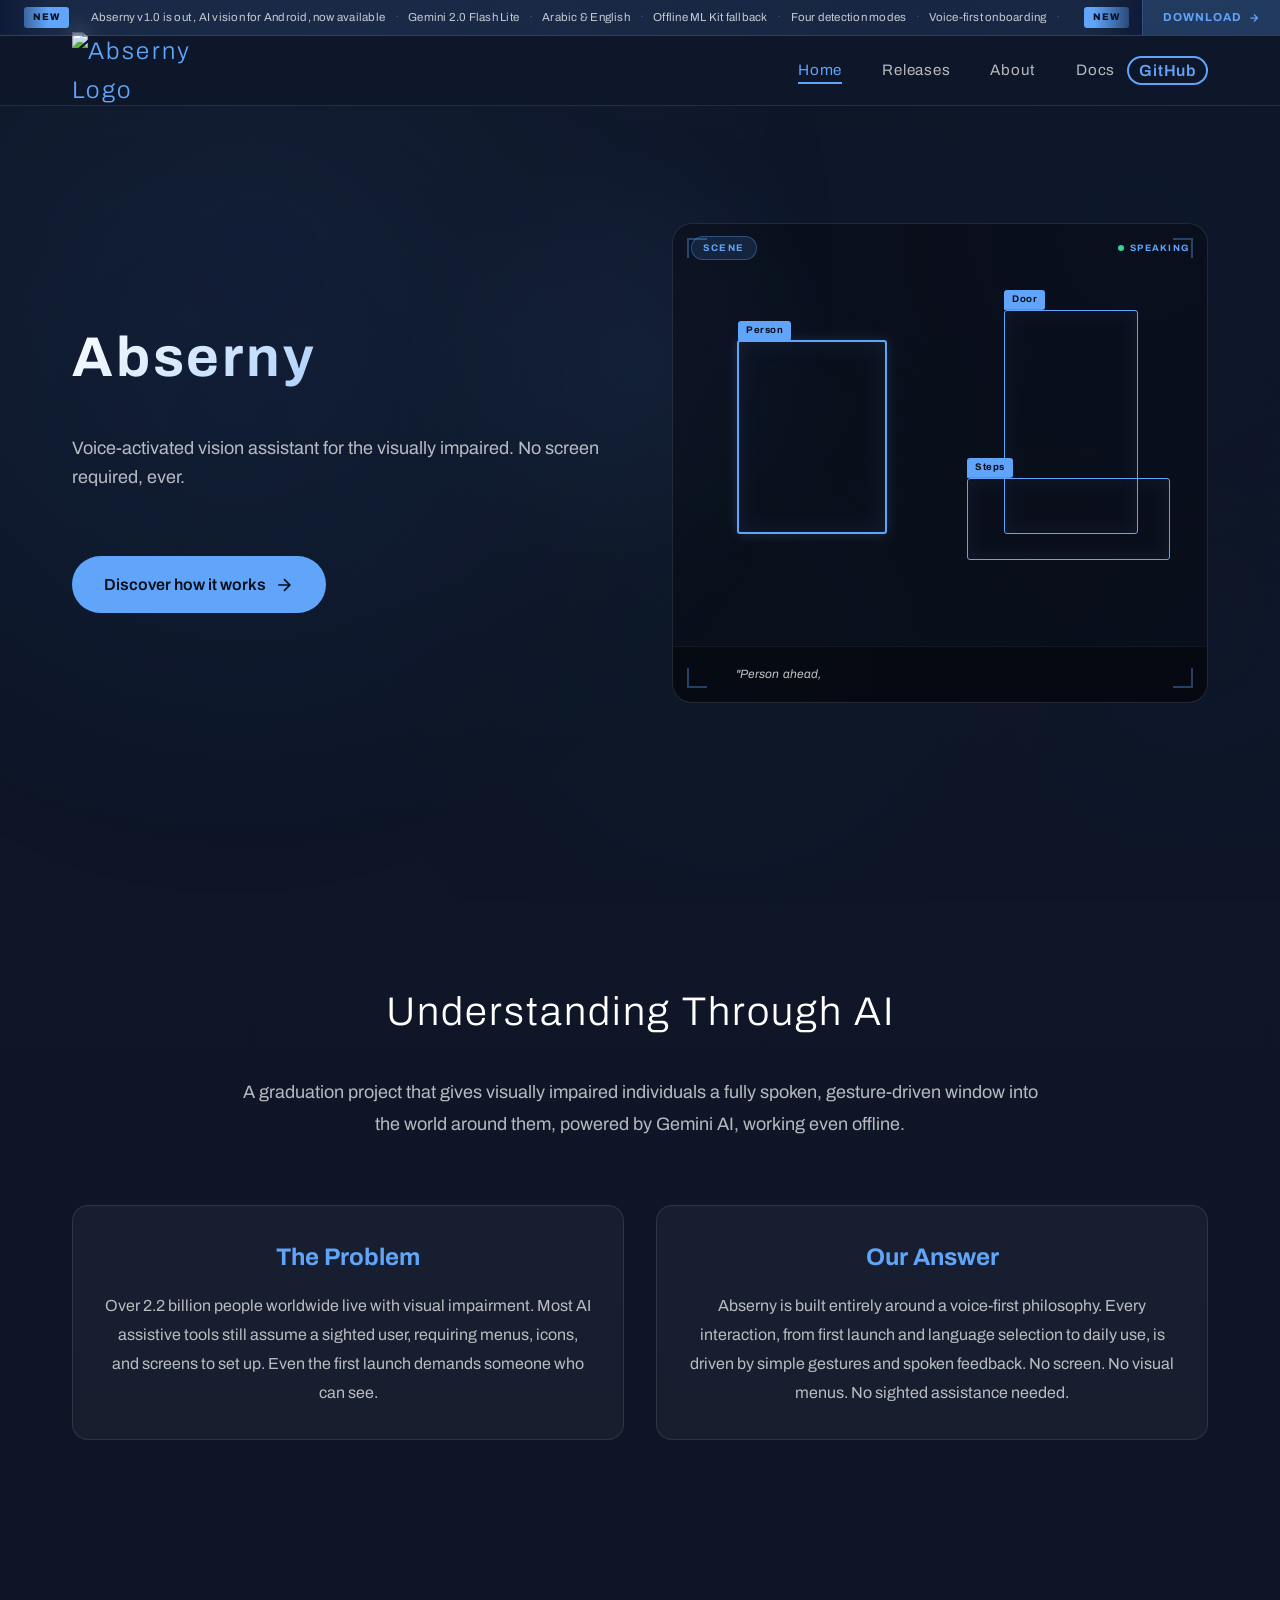
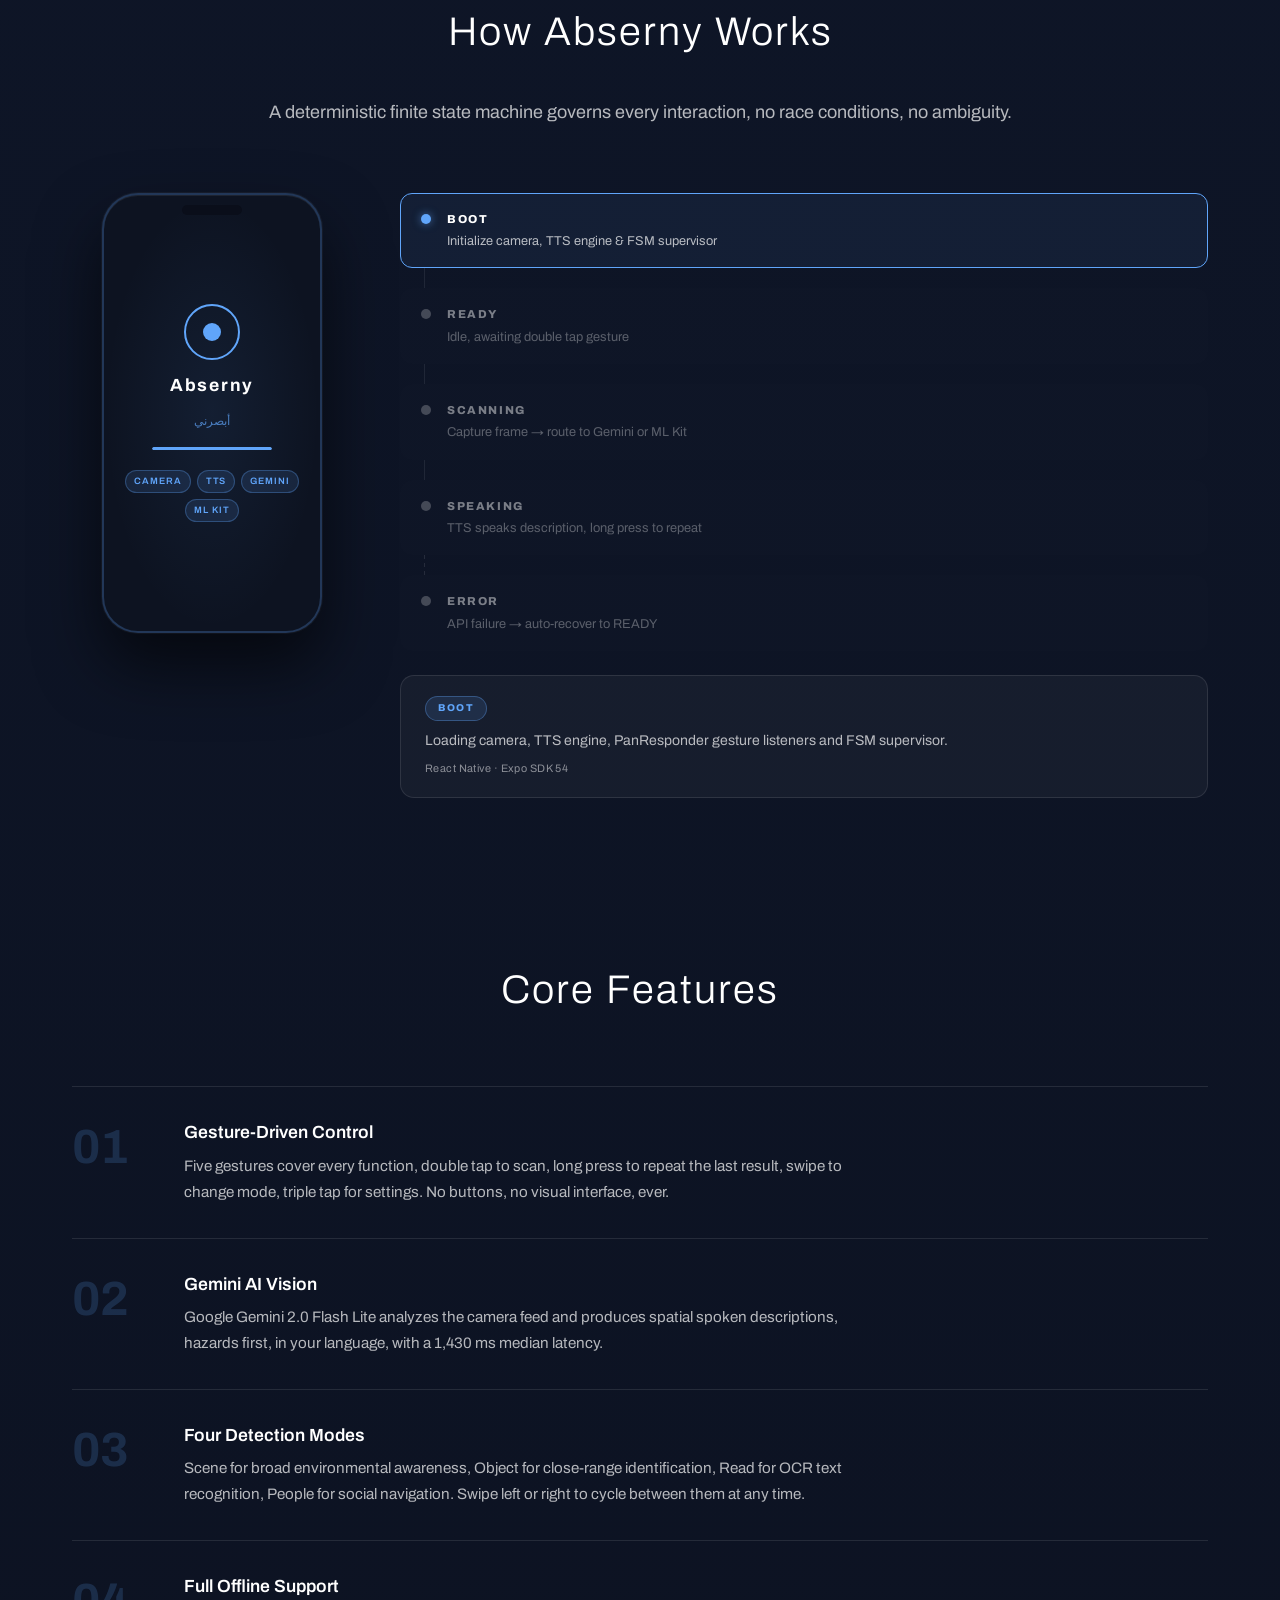
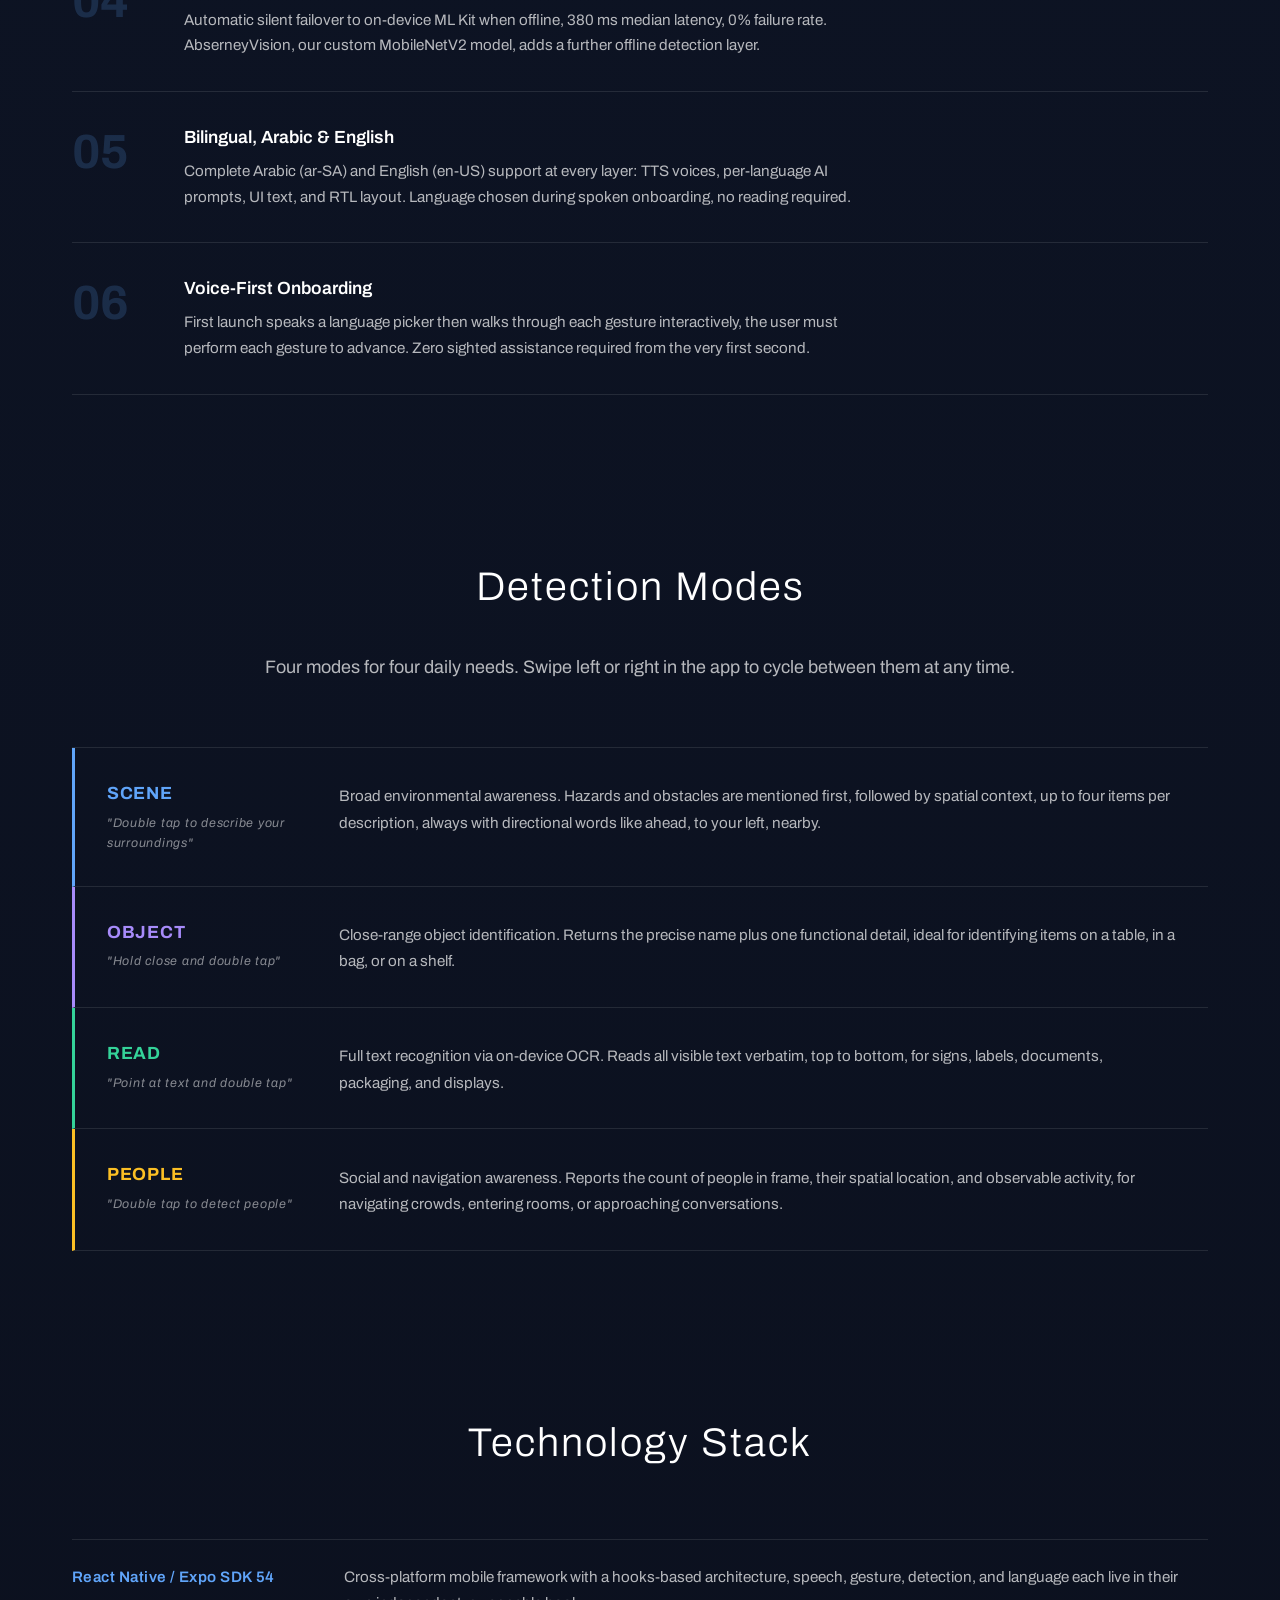
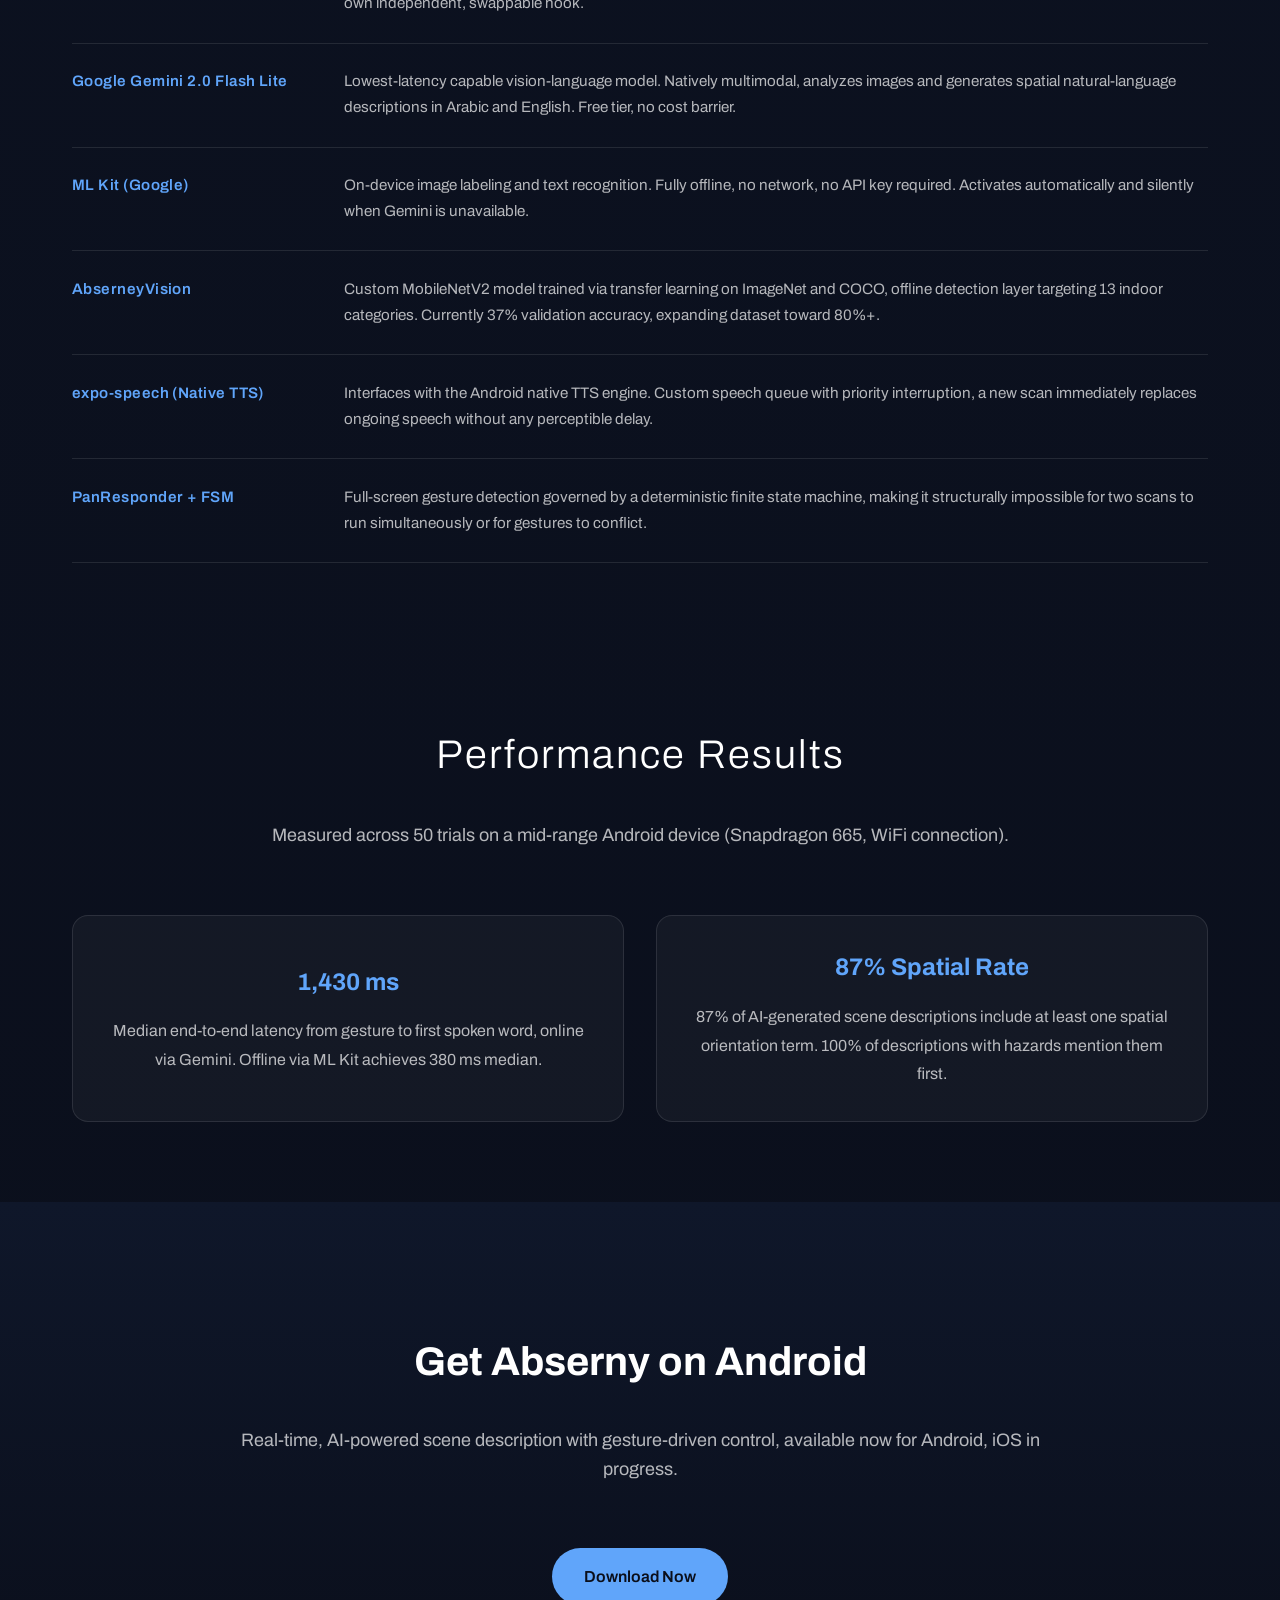
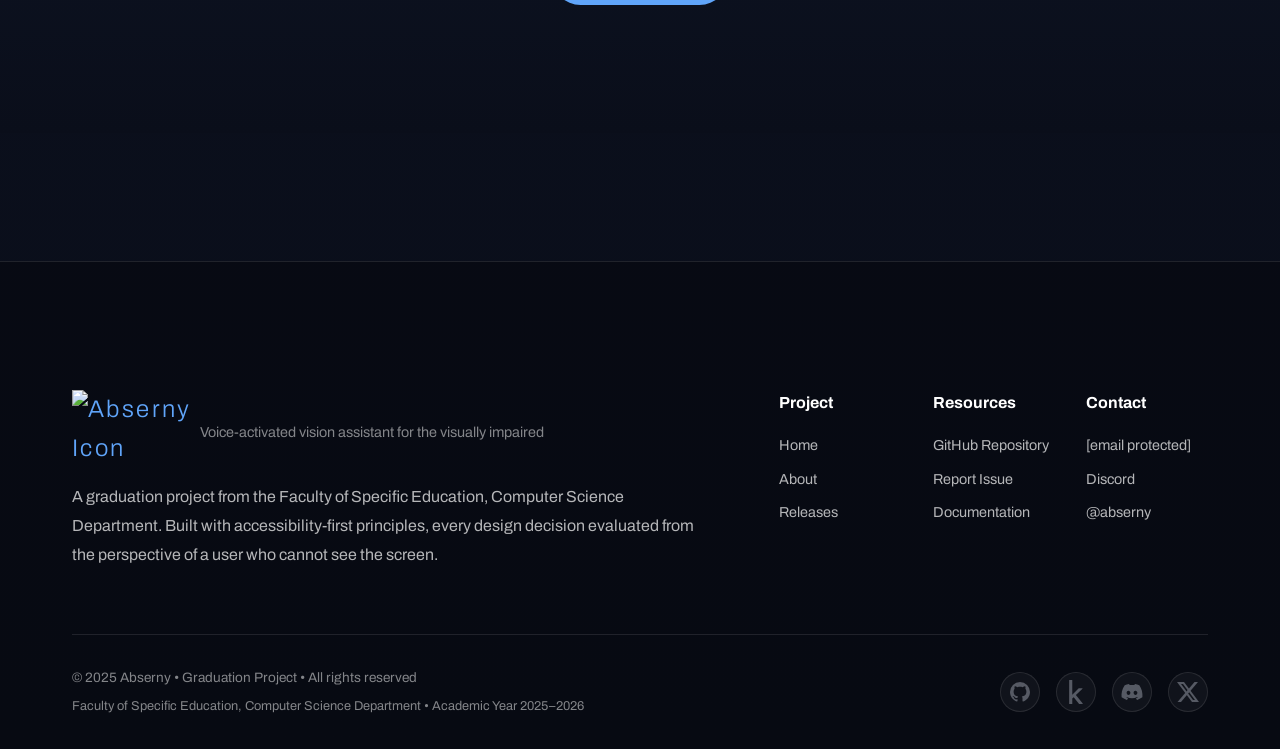
==== commit 8eb12d79: "cool" ====
--- a/index.html
+++ b/index.html
@@ -394,7 +394,7 @@
                             <p class="footer-tagline">Voice-activated vision assistant for the visually impaired</p>
                         </div>
                         <p class="footer-description">
-                            A graduation project from the Faculty of Engineering, Computer Science Department.
+                            A graduation project from the Faculty of Specific Education, Computer Science Department.
                             Built with accessibility-first principles, every design decision evaluated from the perspective of a user who cannot see the screen.
                         </p>
                     </div>
@@ -413,7 +413,7 @@
                             <ul>
                                 <li><a href="https://github.com/Abserny/Abserny" target="_blank">GitHub Repository</a></li>
                                 <li><a href="https://github.com/Abserny/issues" target="_blank">Report Issue</a></li>
-                                <li><a href="https://github.com/Abserny/releases" target="_blank">Releases</a></li>
+                                <li><a href="https://abserny.github.io/abserny.org/" target="_blank">Documentation</a></li>
                             </ul>
                         </div>
                         <div class="footer-links-column">
